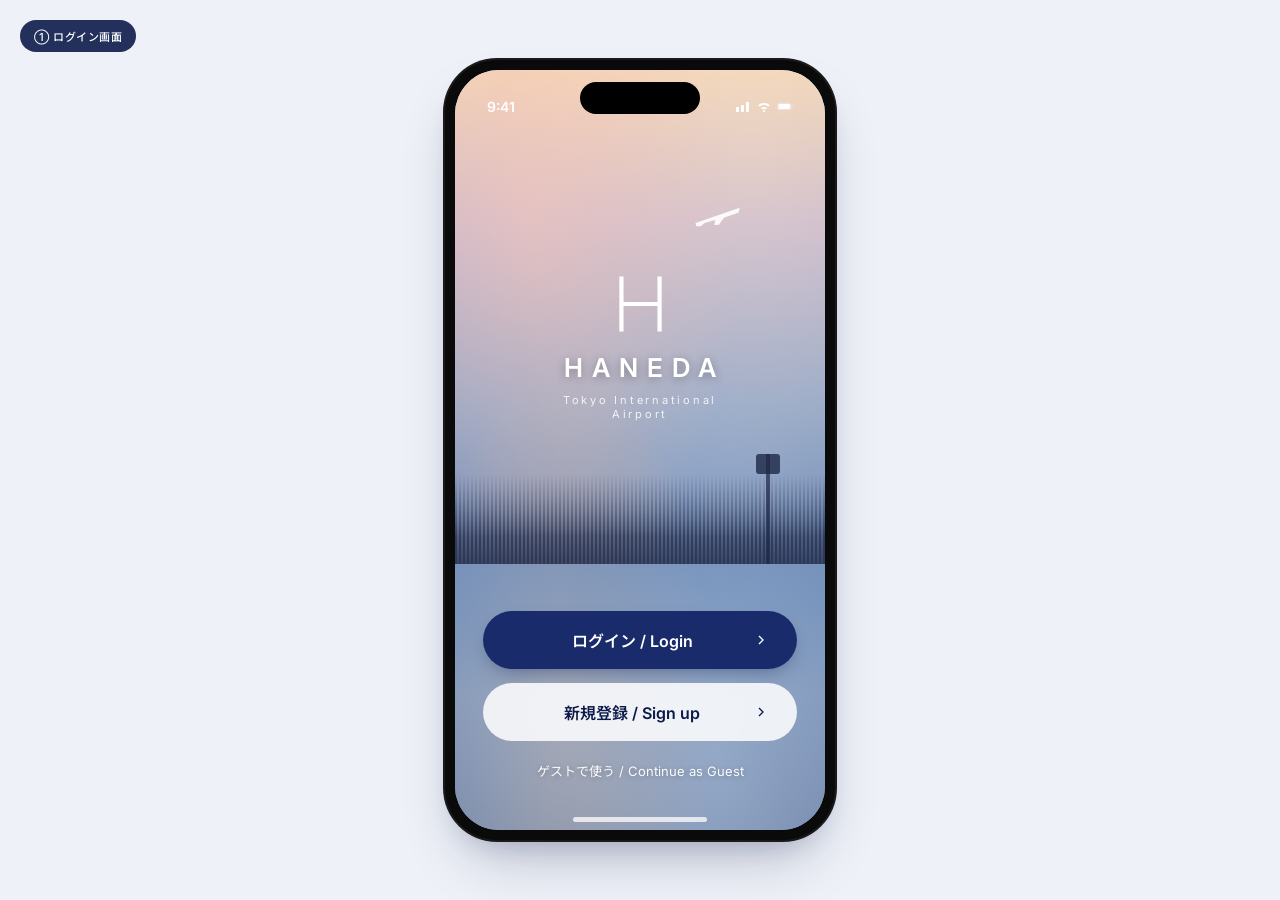
==== index.html @ eaac81fe "Initial commit: HANEDA airport smartphone app UI 4-screen prototype with working navigation between " ====
<!DOCTYPE html>
<html lang="ja">
<head>
<meta charset="UTF-8" />
<meta name="viewport" content="width=device-width, initial-scale=1.0" />
<title>HANEDA — ログイン</title>
<link href="https://fonts.googleapis.com/css2?family=Inter:wght@300;400;500;600;700;800&family=Noto+Sans+JP:wght@300;400;500;600;700&display=swap" rel="stylesheet" />
<link rel="stylesheet" href="styles.css" />
</head>
<body>
<div class="flow-hint">① ログイン画面</div>
<div class="stage">
  <div class="phone">
    <div class="screen screen-login">
      <div class="login-sky"></div>
      <div class="login-water"></div>
      <div class="login-airport"></div>
      <div class="login-tower"></div>

      <svg class="login-plane" width="52" height="20" viewBox="0 0 46 18" fill="none">
        <path d="M2 9 L44 6 L42 10 L28 11 L22 16 L18 15 L20 11 L10 11 L6 13 L2 12 Z" fill="currentColor"/>
      </svg>

      <div class="status-bar light">
        <span>9:41</span>
        <div class="status-icons">
          <svg viewBox="0 0 16 11" fill="none"><path d="M1 7c0-.6.4-1 1-1h1c.6 0 1 .4 1 1v3c0 .6-.4 1-1 1H2c-.6 0-1-.4-1-1V7zm5-2c0-.6.4-1 1-1h1c.6 0 1 .4 1 1v5c0 .6-.4 1-1 1H7c-.6 0-1-.4-1-1V5zm5-3c0-.6.4-1 1-1h1c.6 0 1 .4 1 1v8c0 .6-.4 1-1 1h-1c-.6 0-1-.4-1-1V2z" fill="currentColor"/></svg>
          <svg viewBox="0 0 16 11" fill="none"><path d="M8 2c2.2 0 4.2.8 5.8 2.2l-1.4 1.4C11.1 4.5 9.6 4 8 4s-3.1.5-4.4 1.6L2.2 4.2C3.8 2.8 5.8 2 8 2zM8 6c1.1 0 2.1.4 2.9 1l-1.4 1.4C9.1 8.1 8.6 8 8 8c-.6 0-1.1.1-1.5.4L5.1 7c.8-.6 1.8-1 2.9-1zm0 3c.6 0 1 .4 1 1s-.4 1-1 1-1-.4-1-1 .4-1 1-1z" fill="currentColor"/></svg>
          <svg viewBox="0 0 22 11" fill="none"><rect x="1" y="1" width="18" height="9" rx="2" stroke="currentColor" stroke-opacity="0.5"/><rect x="2" y="2" width="16" height="7" rx="1" fill="currentColor"/><rect x="20" y="4" width="1.5" height="3" rx="0.5" fill="currentColor" opacity="0.5"/></svg>
        </div>
      </div>

      <div class="login-brand">
        <svg width="72" height="72" viewBox="0 0 68 68" fill="none" style="margin: 0 auto;">
          <path d="M16 10 L16 58 M52 10 L52 58 M16 34 L52 34" stroke="white" stroke-width="4" stroke-linecap="square"/>
        </svg>
        <div class="brand-name">HANEDA</div>
        <div class="brand-sub">Tokyo International Airport</div>
      </div>

      <div class="login-actions">
        <a href="main.html" class="btn-primary">
          <span></span>
          <span>ログイン / Login</span>
          <svg width="16" height="16" viewBox="0 0 24 24" fill="none" stroke="currentColor" stroke-width="2"><polyline points="9 18 15 12 9 6"/></svg>
        </a>
        <a href="main.html" class="btn-ghost">
          <span></span>
          <span>新規登録 / Sign up</span>
          <svg width="16" height="16" viewBox="0 0 24 24" fill="none" stroke="currentColor" stroke-width="2"><polyline points="9 18 15 12 9 6"/></svg>
        </a>
        <a href="main.html" class="login-guest">ゲストで使う / Continue as Guest</a>
      </div>

      <div class="home-ind light"></div>
    </div>
  </div>
</div>
</body>
</html>
---- styles.css ----
/* =========================================
   HANEDA Airport App — Shared Styles
   ========================================= */

* { margin: 0; padding: 0; box-sizing: border-box; }

:root {
  --navy-900: #0d1b4b;
  --navy-800: #1a2b6b;
  --navy-700: #2844a0;
  --navy-600: #2f4cc0;
  --blue-500: #3b6fe0;
  --blue-400: #5b8ff0;
  --blue-100: #e8efff;
  --blue-50: #f5f8ff;
  --gray-900: #1a1f2e;
  --gray-700: #4a5166;
  --gray-500: #8b94a8;
  --gray-400: #b4bcc8;
  --gray-300: #d8dde6;
  --gray-200: #eef1f6;
  --gray-100: #f7f9fc;
  --white: #ffffff;
}

html, body {
  font-family: 'Inter', 'Noto Sans JP', -apple-system, BlinkMacSystemFont, sans-serif;
  background: #eef1f7;
  color: var(--gray-900);
  -webkit-font-smoothing: antialiased;
  min-height: 100vh;
}

a { color: inherit; text-decoration: none; }
button { font-family: inherit; cursor: pointer; }

/* Page container centers phone on desktop */
.stage {
  min-height: 100vh;
  display: flex;
  align-items: center;
  justify-content: center;
  padding: 40px 20px;
}

/* Phone frame (visible on desktop) */
.phone {
  width: 390px;
  height: 780px;
  background: #0a0a0a;
  border-radius: 52px;
  padding: 10px;
  box-shadow:
    0 0 0 2px #1a1a1a,
    0 30px 60px -20px rgba(13, 27, 75, 0.3),
    0 15px 30px -15px rgba(13, 27, 75, 0.2);
  position: relative;
}
.phone::before {
  content: '';
  position: absolute;
  top: 22px; left: 50%;
  transform: translateX(-50%);
  width: 120px; height: 32px;
  background: #000;
  border-radius: 20px;
  z-index: 50;
}

/* Screen */
.screen {
  width: 100%;
  height: 100%;
  border-radius: 44px;
  overflow: hidden;
  position: relative;
  background: var(--white);
}

/* Mobile: full screen app */
@media (max-width: 480px) {
  html, body { background: var(--white); }
  .stage { padding: 0; min-height: 100vh; }
  .phone {
    width: 100vw;
    height: 100vh;
    border-radius: 0;
    padding: 0;
    box-shadow: none;
    background: transparent;
  }
  .phone::before { display: none; }
  .screen { border-radius: 0; }
}

/* ---------- Status bar ---------- */
.status-bar {
  position: absolute;
  top: 0; left: 0; right: 0;
  height: 54px;
  display: flex;
  align-items: center;
  justify-content: space-between;
  padding: 18px 32px 0;
  font-size: 14px;
  font-weight: 600;
  z-index: 5;
  color: var(--gray-900);
}
.status-bar.light { color: var(--white); }
.status-icons { display: flex; gap: 5px; align-items: center; }
.status-icons svg { width: 16px; height: 11px; }

/* Home indicator */
.home-ind {
  position: absolute;
  bottom: 8px;
  left: 50%;
  transform: translateX(-50%);
  width: 134px;
  height: 5px;
  background: var(--gray-900);
  border-radius: 3px;
  opacity: 0.3;
  z-index: 20;
}
.home-ind.light { background: var(--white); opacity: 0.75; }

/* ---------- Shared icons / buttons ---------- */
.icon-btn {
  width: 32px; height: 32px;
  display: flex; align-items: center; justify-content: center;
  color: var(--navy-900);
  background: none;
  border: none;
  cursor: pointer;
}

.sub-header {
  display: flex;
  align-items: center;
  justify-content: space-between;
  padding: 14px 20px;
}
.sub-header .title {
  font-size: 16px;
  font-weight: 600;
  color: var(--gray-900);
}
.sub-header .spacer { width: 32px; }

/* =========================================
   Screen 1: Login
   ========================================= */
.screen-login {
  position: relative;
  overflow: hidden;
  background: linear-gradient(180deg, #b8cce8 0%, #7fa4d6 35%, #a8bdd6 65%, #c8d6e8 100%);
}
.login-sky {
  position: absolute;
  inset: 0;
  background:
    radial-gradient(ellipse at 20% 20%, rgba(255,200,180,0.5), transparent 50%),
    radial-gradient(ellipse at 80% 10%, rgba(255,230,200,0.3), transparent 60%),
    linear-gradient(180deg, #f0d4b8 0%, #c8b9d0 20%, #8ba3c8 45%, #5a7bb0 70%, #3d5a8a 100%);
}
.login-sky::after {
  content: '';
  position: absolute;
  inset: 0;
  background:
    radial-gradient(ellipse at 30% 85%, rgba(255, 200, 150, 0.4), transparent 40%),
    radial-gradient(ellipse at 70% 90%, rgba(180, 200, 230, 0.4), transparent 40%);
}
.login-airport {
  position: absolute;
  bottom: 35%;
  left: 0; right: 0;
  height: 90px;
  background:
    linear-gradient(to top, rgba(40, 50, 80, 0.8), transparent),
    repeating-linear-gradient(90deg,
      rgba(20, 30, 60, 0.6) 0px,
      rgba(20, 30, 60, 0.6) 2px,
      transparent 2px,
      transparent 4px);
  mask: linear-gradient(to top, black 30%, transparent 100%);
}
.login-tower {
  position: absolute;
  bottom: 35%;
  right: 15%;
  width: 4px;
  height: 110px;
  background: rgba(30, 40, 70, 0.7);
}
.login-tower::after {
  content: '';
  position: absolute;
  top: 0; left: -10px;
  width: 24px; height: 20px;
  background: rgba(30, 40, 70, 0.8);
  border-radius: 3px;
}
.login-water {
  position: absolute;
  bottom: 0; left: 0; right: 0;
  height: 35%;
  background: linear-gradient(180deg,
    rgba(120, 150, 190, 0.6) 0%,
    rgba(180, 195, 215, 0.5) 50%,
    rgba(200, 210, 225, 0.4) 100%);
}
.login-plane {
  position: absolute;
  top: 18%;
  right: 22%;
  color: rgba(255, 255, 255, 0.9);
  transform: rotate(-15deg);
}

.login-brand {
  position: absolute;
  top: 26%;
  left: 50%;
  transform: translateX(-50%);
  text-align: center;
  color: var(--white);
  z-index: 3;
}
.login-brand .brand-name {
  font-size: 26px;
  font-weight: 600;
  letter-spacing: 0.35em;
  color: var(--white);
  text-shadow: 0 2px 10px rgba(0, 0, 0, 0.3);
  padding-left: 0.35em;
  margin-top: 8px;
}
.login-brand .brand-sub {
  margin-top: 10px;
  font-size: 11px;
  letter-spacing: 0.25em;
  opacity: 0.85;
}

.login-actions {
  position: absolute;
  bottom: 50px;
  left: 28px; right: 28px;
  display: flex;
  flex-direction: column;
  gap: 14px;
  z-index: 3;
}
.btn-primary {
  background: var(--navy-800);
  color: var(--white);
  border: none;
  height: 58px;
  border-radius: 29px;
  font-size: 16px;
  font-weight: 600;
  display: flex;
  align-items: center;
  justify-content: space-between;
  padding: 0 28px;
  box-shadow: 0 8px 20px -8px rgba(13, 27, 75, 0.5);
  transition: transform .15s ease, box-shadow .15s ease;
}
.btn-primary:hover { transform: translateY(-1px); box-shadow: 0 12px 28px -10px rgba(13, 27, 75, 0.6); }
.btn-primary:active { transform: translateY(0); }
.btn-ghost {
  background: rgba(255, 255, 255, 0.85);
  backdrop-filter: blur(10px);
  color: var(--navy-900);
  border: none;
  height: 58px;
  border-radius: 29px;
  font-size: 16px;
  font-weight: 600;
  display: flex;
  align-items: center;
  justify-content: space-between;
  padding: 0 28px;
  transition: transform .15s ease;
}
.btn-ghost:hover { transform: translateY(-1px); }
.login-guest {
  text-align: center;
  color: var(--white);
  font-size: 13px;
  margin-top: 6px;
  opacity: 0.95;
  text-shadow: 0 1px 6px rgba(0, 0, 0, 0.3);
  cursor: pointer;
}
.login-guest:hover { opacity: 1; }

/* =========================================
   Screen 2: Main / Search
   ========================================= */
.screen-main {
  background: linear-gradient(180deg, #f5f8ff 0%, #ffffff 40%);
  padding-top: 54px;
}
.topbar {
  display: flex;
  align-items: center;
  justify-content: space-between;
  padding: 14px 24px 20px;
}
.topbar .logo-small {
  font-size: 15px;
  font-weight: 600;
  letter-spacing: 0.3em;
  color: var(--navy-900);
  padding-left: 0.3em;
}

.greeting { padding: 0 24px; margin-top: 4px; }
.greeting h2 {
  font-size: 28px;
  font-weight: 700;
  letter-spacing: -0.01em;
  color: var(--gray-900);
  display: flex;
  align-items: center;
  gap: 8px;
}
.greeting p {
  margin-top: 6px;
  font-size: 14px;
  color: var(--gray-500);
}

.search-card {
  margin: 22px 22px 0;
  background: var(--white);
  border: 1px solid var(--gray-200);
  border-radius: 20px;
  padding: 20px;
  box-shadow: 0 6px 24px -12px rgba(13, 27, 75, 0.12);
}
.field { margin-bottom: 14px; }
.field-label {
  font-size: 12px;
  font-weight: 600;
  color: var(--gray-700);
  margin-bottom: 8px;
}
.field-input {
  height: 48px;
  background: var(--gray-100);
  border: 1px solid var(--gray-200);
  border-radius: 14px;
  display: flex;
  align-items: center;
  padding: 0 14px;
  gap: 10px;
  transition: border-color .15s ease, background .15s ease;
}
.field-input:focus-within {
  border-color: var(--navy-700);
  background: var(--white);
}
.field-input .lead {
  width: 24px; height: 24px;
  display: flex; align-items: center; justify-content: center;
  color: var(--navy-700);
}
.field-input input {
  flex: 1;
  border: none;
  outline: none;
  background: none;
  font-size: 14px;
  color: var(--gray-900);
}
.field-input input::placeholder { color: var(--gray-400); }
.field-input .trail {
  color: var(--gray-400);
  display: flex;
  align-items: center;
  justify-content: center;
  cursor: pointer;
}

.btn-search {
  width: 100%;
  height: 54px;
  background: linear-gradient(135deg, #2844a0 0%, #3d5cc8 100%);
  color: var(--white);
  border: none;
  border-radius: 16px;
  font-size: 15px;
  font-weight: 600;
  display: flex;
  align-items: center;
  justify-content: center;
  gap: 8px;
  margin-top: 6px;
  box-shadow: 0 6px 18px -8px rgba(40, 68, 160, 0.6);
  transition: transform .15s ease, box-shadow .15s ease;
}
.btn-search:hover { transform: translateY(-1px); box-shadow: 0 10px 26px -10px rgba(40, 68, 160, 0.7); }

.recent { margin: 22px 22px 0; }
.recent-header {
  display: flex;
  justify-content: space-between;
  align-items: center;
  margin-bottom: 10px;
  padding: 0 4px;
}
.recent-header .t { font-size: 14px; font-weight: 600; color: var(--gray-900); }
.recent-header .a { font-size: 12px; color: var(--navy-700); cursor: pointer; }

.recent-item {
  display: flex;
  align-items: center;
  padding: 12px 4px;
  border-bottom: 1px solid var(--gray-200);
  gap: 10px;
  cursor: pointer;
  transition: background .15s ease;
}
.recent-item:last-child { border-bottom: none; }
.recent-item:hover { background: var(--gray-100); }
.recent-item .code {
  font-size: 12px;
  font-weight: 700;
  color: var(--navy-700);
  background: var(--blue-50);
  padding: 4px 8px;
  border-radius: 6px;
  min-width: 50px;
  text-align: center;
}
.recent-item .route { flex: 1; font-size: 12.5px; color: var(--gray-700); font-weight: 500; }
.recent-item .chev { color: var(--gray-400); }

.bottom-nav {
  position: absolute;
  bottom: 0; left: 0; right: 0;
  background: var(--white);
  border-top: 1px solid var(--gray-200);
  height: 76px;
  display: flex;
  align-items: center;
  justify-content: space-around;
  padding-bottom: 10px;
  z-index: 10;
}
.nav-item {
  display: flex;
  flex-direction: column;
  align-items: center;
  gap: 3px;
  font-size: 10px;
  color: var(--gray-400);
  font-weight: 500;
  cursor: pointer;
  transition: color .15s ease;
}
.nav-item:hover { color: var(--navy-700); }
.nav-item.active { color: var(--navy-700); }

/* =========================================
   Screen 3: Route
   ========================================= */
.screen-route {
  background: linear-gradient(180deg, #f5f8ff 0%, #ffffff 100%);
  padding-top: 54px;
}

.info-card {
  margin: 8px 22px 0;
  background: var(--white);
  border: 1px solid var(--gray-200);
  border-radius: 18px;
  padding: 18px 20px;
  display: flex;
  justify-content: space-between;
  align-items: flex-start;
  box-shadow: 0 4px 16px -8px rgba(13, 27, 75, 0.1);
}
.info-left .lb { font-size: 12px; color: var(--gray-500); margin-bottom: 6px; font-weight: 500; }
.info-left .big { font-size: 26px; font-weight: 700; color: var(--gray-900); letter-spacing: -0.01em; }
.info-left .big span.u { font-size: 12px; font-weight: 500; color: var(--gray-500); margin: 0 4px 0 2px; }
.info-left .sub { font-size: 11px; color: var(--gray-500); margin-top: 6px; }
.info-right { text-align: right; }
.info-right .lb { font-size: 12px; color: var(--gray-500); margin-bottom: 4px; font-weight: 500; }
.info-right .gate { font-size: 30px; font-weight: 700; color: var(--navy-700); letter-spacing: -0.01em; }

.map-panel {
  position: relative;
  margin: 14px 22px 0;
  background: linear-gradient(180deg, #fafbff 0%, #eef2fa 100%);
  border: 1px solid var(--gray-200);
  border-radius: 18px;
  height: 280px;
  overflow: hidden;
}
.map-bg {
  position: absolute;
  inset: 0;
  background:
    radial-gradient(ellipse at 30% 70%, rgba(200, 215, 240, 0.6), transparent 60%),
    linear-gradient(180deg, #ffffff 0%, #e8eef8 100%);
}
.map-grid {
  position: absolute;
  inset: 0;
  background-image:
    linear-gradient(rgba(180, 195, 220, 0.15) 1px, transparent 1px),
    linear-gradient(90deg, rgba(180, 195, 220, 0.15) 1px, transparent 1px);
  background-size: 22px 22px;
  transform: perspective(400px) rotateX(25deg);
  transform-origin: center 70%;
}
.map-buildings { position: absolute; inset: 0; perspective: 600px; }
.bldg {
  position: absolute;
  background: linear-gradient(135deg, #ffffff 0%, #d8deea 100%);
  border: 1px solid #c8d2e4;
  border-radius: 3px;
  box-shadow: 2px 2px 0 rgba(100, 120, 160, 0.1);
}
.bldg1 { left: 12%; top: 40%; width: 40px; height: 48px; transform: rotateX(55deg) rotateZ(-10deg); }
.bldg2 { left: 30%; top: 50%; width: 32px; height: 40px; transform: rotateX(55deg) rotateZ(-10deg); }
.bldg3 { left: 50%; top: 60%; width: 44px; height: 34px; transform: rotateX(55deg) rotateZ(-10deg); }
.bldg4 { left: 25%; top: 25%; width: 36px; height: 32px; transform: rotateX(55deg) rotateZ(-10deg); }
.bldg5 { left: 55%; top: 40%; width: 34px; height: 44px; transform: rotateX(55deg) rotateZ(-10deg); }
.bldg6 { left: 70%; top: 55%; width: 30px; height: 36px; transform: rotateX(55deg) rotateZ(-10deg); }
.bldg7 { left: 42%; top: 35%; width: 26px; height: 30px; transform: rotateX(55deg) rotateZ(-10deg); }

.route-svg { position: absolute; inset: 0; width: 100%; height: 100%; pointer-events: none; }

.map-plane {
  position: absolute;
  top: 22%;
  right: 18%;
  width: 36px; height: 36px;
  background: var(--navy-700);
  border-radius: 50%;
  display: flex;
  align-items: center;
  justify-content: center;
  color: var(--white);
  box-shadow: 0 4px 12px rgba(40, 68, 160, 0.4);
  z-index: 3;
}
.map-plane svg { width: 20px; height: 20px; }

.map-chip {
  position: absolute;
  background: var(--white);
  border: 1px solid var(--gray-200);
  border-radius: 10px;
  padding: 6px 10px;
  font-size: 10px;
  font-weight: 600;
  color: var(--gray-900);
  box-shadow: 0 2px 8px rgba(13, 27, 75, 0.08);
  display: flex;
  flex-direction: column;
  gap: 2px;
  z-index: 3;
}
.map-chip .s { font-size: 9px; color: var(--gray-500); font-weight: 500; }
.map-chip.checkpoint { top: 18%; left: 22%; }
.map-chip.gate { top: 32%; right: 8%; text-align: center; min-width: 48px; }
.map-chip.gate .n { font-size: 18px; font-weight: 700; color: var(--navy-700); line-height: 1; }
.map-chip.gate .l { font-size: 9px; color: var(--gray-500); font-weight: 500; }

.map-icon {
  position: absolute;
  width: 24px; height: 24px;
  background: var(--white);
  border: 1px solid var(--gray-200);
  border-radius: 50%;
  display: flex;
  align-items: center;
  justify-content: center;
  color: var(--gray-500);
  z-index: 3;
}
.map-icon.i1 { top: 58%; left: 20%; }
.map-icon.i2 { top: 68%; left: 48%; }
.map-icon.i3 { top: 48%; left: 38%; }

.floor-picker {
  position: absolute;
  right: 14px;
  top: 50%;
  transform: translateY(-50%);
  display: flex;
  flex-direction: column;
  background: var(--white);
  border-radius: 12px;
  padding: 4px;
  box-shadow: 0 4px 14px rgba(13, 27, 75, 0.08);
  border: 1px solid var(--gray-200);
  z-index: 3;
}
.floor-picker .fl {
  width: 30px; height: 30px;
  display: flex; align-items: center; justify-content: center;
  font-size: 11px;
  font-weight: 600;
  color: var(--gray-400);
  border-radius: 8px;
  cursor: pointer;
}
.floor-picker .fl.active { background: var(--blue-50); color: var(--navy-700); }

.current-loc {
  position: absolute;
  left: 14px; bottom: 14px;
  background: var(--white);
  border: 1px solid var(--gray-200);
  border-radius: 16px;
  padding: 6px 12px 6px 8px;
  display: flex;
  align-items: center;
  gap: 6px;
  box-shadow: 0 2px 8px rgba(13, 27, 75, 0.08);
  font-size: 11px;
  font-weight: 600;
  color: var(--gray-900);
  z-index: 3;
}
.current-loc .dot {
  width: 10px; height: 10px;
  background: var(--navy-700);
  border-radius: 50%;
  box-shadow: 0 0 0 3px rgba(40, 68, 160, 0.2);
}

.stats-row {
  margin: 16px 22px 0;
  display: flex;
  justify-content: space-between;
  padding: 0 10px;
}
.stat { display: flex; align-items: center; gap: 8px; font-size: 12.5px; }
.stat .l { color: var(--gray-500); }
.stat .v { color: var(--gray-900); font-weight: 600; }
.divider-v { width: 1px; background: var(--gray-200); }

.btn-start {
  margin: 16px 22px 0;
  width: calc(100% - 44px);
  height: 54px;
  background: linear-gradient(135deg, #2844a0 0%, #3d5cc8 100%);
  color: var(--white);
  border: none;
  border-radius: 16px;
  font-size: 15px;
  font-weight: 600;
  display: flex;
  align-items: center;
  justify-content: center;
  gap: 6px;
  box-shadow: 0 8px 20px -8px rgba(40, 68, 160, 0.5);
  transition: transform .15s ease, box-shadow .15s ease;
}
.btn-start:hover { transform: translateY(-1px); box-shadow: 0 12px 28px -10px rgba(40, 68, 160, 0.6); }

.route-link {
  display: block;
  text-align: center;
  font-size: 12px;
  color: var(--navy-700);
  margin-top: 14px;
  font-weight: 500;
  cursor: pointer;
}

/* =========================================
   Screen 4: Navigation
   ========================================= */
.screen-nav {
  background: linear-gradient(180deg, #ffffff 0%, #f5f8ff 100%);
  padding-top: 54px;
}

.nav-arrow-card {
  margin: 14px 22px 0;
  background: var(--white);
  border-radius: 22px;
  padding: 28px 20px;
  display: flex;
  flex-direction: column;
  align-items: center;
  gap: 10px;
}
.arrow-circle {
  width: 110px;
  height: 110px;
  border-radius: 50%;
  background: conic-gradient(from -90deg, var(--navy-700) 0deg, var(--navy-700) 120deg, #e5ebf8 120deg, #e5ebf8 360deg);
  display: flex;
  align-items: center;
  justify-content: center;
  position: relative;
}
.arrow-circle::before {
  content: '';
  position: absolute;
  inset: 7px;
  background: var(--white);
  border-radius: 50%;
}
.arrow-circle svg { position: relative; z-index: 2; color: var(--navy-700); }

.nav-direction { font-size: 15px; font-weight: 500; color: var(--gray-500); margin-top: 4px; }
.nav-distance { font-size: 13px; color: var(--gray-500); display: flex; align-items: baseline; gap: 4px; }
.nav-distance .v { font-size: 34px; font-weight: 700; color: var(--navy-700); letter-spacing: -0.01em; }

.nav-gate-card {
  margin: 14px 22px 0;
  background: var(--white);
  border: 1px solid var(--gray-200);
  border-radius: 16px;
  padding: 16px 18px;
  box-shadow: 0 4px 14px -8px rgba(13, 27, 75, 0.08);
}
.nav-gate-row { display: flex; justify-content: space-between; align-items: center; }
.nav-gate-row .lb { font-size: 13px; font-weight: 600; color: var(--gray-900); }
.nav-gate-row .rt { font-size: 11px; color: var(--gray-500); display: flex; gap: 10px; }
.nav-gate-row .rt .v { color: var(--gray-900); font-weight: 500; }

.nav-gate-progress { margin-top: 12px; display: flex; justify-content: space-between; align-items: center; }
.nav-gate-progress .lb { font-size: 11.5px; color: var(--gray-500); }
.nav-gate-progress .v { font-size: 11.5px; color: var(--gray-900); }
.nav-gate-progress .v strong {
  font-size: 15px;
  font-weight: 700;
  color: var(--navy-700);
  margin-right: 2px;
}
.progress-bar {
  margin-top: 6px;
  height: 5px;
  background: var(--gray-200);
  border-radius: 3px;
  overflow: hidden;
}
.progress-bar .fill {
  height: 100%;
  width: 65%;
  background: linear-gradient(90deg, #2844a0, #5b8ff0);
  border-radius: 3px;
}

.nav-gate-link {
  margin: 12px 22px 0;
  background: var(--white);
  border: 1px solid var(--gray-200);
  border-radius: 16px;
  padding: 14px 18px;
  display: flex;
  align-items: center;
  gap: 12px;
  box-shadow: 0 4px 14px -8px rgba(13, 27, 75, 0.08);
  cursor: pointer;
  transition: border-color .15s ease;
}
.nav-gate-link:hover { border-color: var(--navy-700); }
.nav-gate-link .ar {
  width: 32px; height: 32px;
  border-radius: 8px;
  background: var(--blue-50);
  color: var(--navy-700);
  display: flex; align-items: center; justify-content: center;
}
.nav-gate-link .num { font-size: 18px; font-weight: 700; color: var(--gray-900); }
.nav-gate-link .tx { flex: 1; margin-left: 4px; }
.nav-gate-link .tx .t { font-size: 12px; font-weight: 600; color: var(--gray-900); }
.nav-gate-link .tx .s { font-size: 10px; color: var(--gray-500); }
.nav-gate-link .chev { color: var(--gray-400); }

.nav-corridor {
  margin: 14px 22px 0;
  background: linear-gradient(180deg, #e8eef8 0%, #c8d4e8 60%, #a8b8d0 100%);
  border-radius: 16px;
  height: 150px;
  position: relative;
  overflow: hidden;
}
.nav-corridor::before {
  content: '';
  position: absolute;
  inset: 0;
  background:
    linear-gradient(180deg, transparent 40%, rgba(255,255,255,0.5) 100%),
    radial-gradient(ellipse at center top, rgba(255,255,255,0.6), transparent 60%);
}
.corridor-walls { position: absolute; inset: 0; }
.corridor-walls::before, .corridor-walls::after {
  content: '';
  position: absolute;
  top: 0; bottom: 0;
  width: 50%;
  background: linear-gradient(90deg, #d0dae8 0%, transparent 100%);
}
.corridor-walls::before { left: 0; }
.corridor-walls::after {
  right: 0;
  background: linear-gradient(-90deg, #d0dae8 0%, transparent 100%);
}
.corridor-arrows {
  position: absolute;
  inset: 0;
  display: flex;
  flex-direction: column;
  align-items: center;
  justify-content: flex-end;
  padding-bottom: 18px;
  gap: 4px;
}
.corridor-arrow { color: var(--navy-600); opacity: 0.8; }
.corridor-arrow.a1 { width: 70px; opacity: 0.3; }
.corridor-arrow.a2 { width: 80px; opacity: 0.5; }
.corridor-arrow.a3 { width: 90px; opacity: 0.75; }
.corridor-arrow.a4 { width: 100px; opacity: 1; }

.nav-bottom {
  position: absolute;
  bottom: 0; left: 0; right: 0;
  background: var(--white);
  border-top: 1px solid var(--gray-200);
  padding: 16px 20px 22px;
  display: flex;
  justify-content: space-around;
  align-items: center;
  z-index: 10;
}
.nav-btn {
  display: flex;
  flex-direction: column;
  align-items: center;
  gap: 5px;
  font-size: 11px;
  color: var(--gray-900);
  font-weight: 500;
  cursor: pointer;
  background: none;
  border: none;
}
.nav-btn .icn {
  width: 36px; height: 36px;
  border-radius: 50%;
  display: flex;
  align-items: center;
  justify-content: center;
  color: var(--gray-700);
  background: var(--gray-100);
  transition: transform .15s ease;
}
.nav-btn:hover .icn { transform: scale(1.05); }
.nav-btn.pause .icn {
  background: var(--navy-800);
  color: var(--white);
  width: 46px; height: 46px;
}

/* Flow hint (small non-intrusive label on desktop) */
.flow-hint {
  position: fixed;
  top: 20px;
  left: 20px;
  padding: 8px 14px;
  background: rgba(13, 27, 75, 0.9);
  color: var(--white);
  font-size: 11px;
  font-weight: 500;
  border-radius: 20px;
  letter-spacing: 0.05em;
  z-index: 100;
  backdrop-filter: blur(8px);
}
@media (max-width: 480px) {
  .flow-hint { display: none; }
}
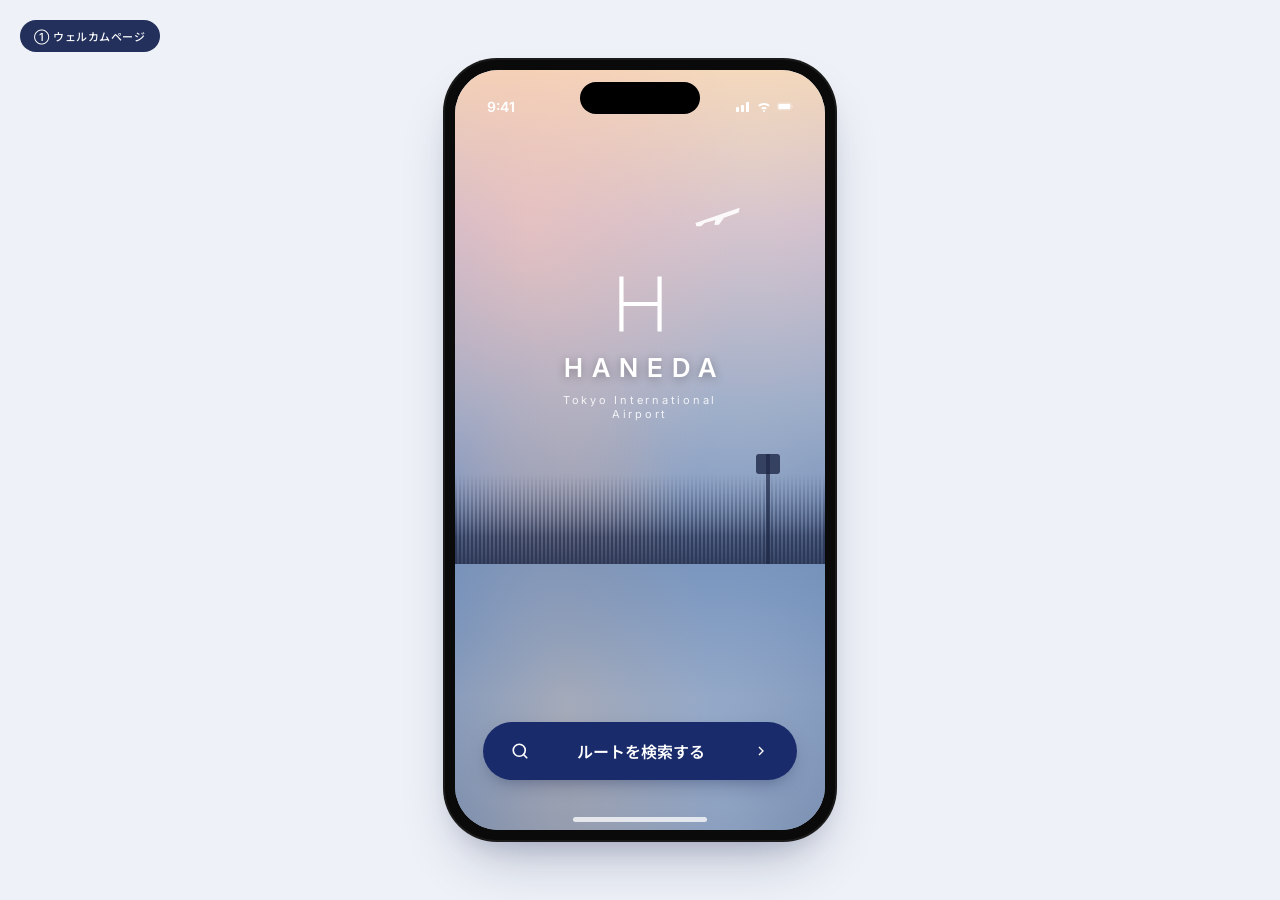
==== commit cc40421c: "Welcome page + mobile Safari fit - Rename login screen to ウェルカムページ with a single CTA   ルートを検索する (gue" ====
--- a/index.html
+++ b/index.html
@@ -2,13 +2,13 @@
 <html lang="ja">
 <head>
 <meta charset="UTF-8" />
-<meta name="viewport" content="width=device-width, initial-scale=1.0" />
-<title>HANEDA — ログイン</title>
+<meta name="viewport" content="width=device-width, initial-scale=1.0, viewport-fit=cover" />
+<title>HANEDA — ウェルカム</title>
 <link href="https://fonts.googleapis.com/css2?family=Inter:wght@300;400;500;600;700;800&family=Noto+Sans+JP:wght@300;400;500;600;700&display=swap" rel="stylesheet" />
 <link rel="stylesheet" href="styles.css" />
 </head>
 <body>
-<div class="flow-hint">① ログイン画面</div>
+<div class="flow-hint">① ウェルカムページ</div>
 <div class="stage">
   <div class="phone">
     <div class="screen screen-login">
@@ -40,16 +40,10 @@
 
       <div class="login-actions">
         <a href="main.html" class="btn-primary">
-          <span></span>
-          <span>ログイン / Login</span>
+          <svg width="18" height="18" viewBox="0 0 24 24" fill="none" stroke="currentColor" stroke-width="2.2" stroke-linecap="round"><circle cx="11" cy="11" r="8"/><line x1="21" y1="21" x2="16.65" y2="16.65"/></svg>
+          <span>ルートを検索する</span>
           <svg width="16" height="16" viewBox="0 0 24 24" fill="none" stroke="currentColor" stroke-width="2"><polyline points="9 18 15 12 9 6"/></svg>
         </a>
-        <a href="main.html" class="btn-ghost">
-          <span></span>
-          <span>新規登録 / Sign up</span>
-          <svg width="16" height="16" viewBox="0 0 24 24" fill="none" stroke="currentColor" stroke-width="2"><polyline points="9 18 15 12 9 6"/></svg>
-        </a>
-        <a href="main.html" class="login-guest">ゲストで使う / Continue as Guest</a>
       </div>
 
       <div class="home-ind light"></div>
--- a/styles.css
+++ b/styles.css
@@ -34,6 +34,10 @@
 a { color: inherit; text-decoration: none; }
 button { font-family: inherit; cursor: pointer; }
 
+/* Hide scrollbars everywhere to keep within phone frame */
+* { scrollbar-width: none; -ms-overflow-style: none; }
+*::-webkit-scrollbar { display: none; width: 0; height: 0; }
+
 /* Page container centers phone on desktop */
 .stage {
   min-height: 100vh;
@@ -77,13 +81,25 @@
   background: var(--white);
 }
 
-/* Mobile: full screen app */
+/* Mobile: real smartphone Safari — fullscreen, no simulated chrome */
 @media (max-width: 480px) {
-  html, body { background: var(--white); }
-  .stage { padding: 0; min-height: 100vh; }
+  html, body {
+    background: var(--white);
+    height: 100%;
+    overflow: hidden;
+    overscroll-behavior: none;
+  }
+  .stage {
+    padding: 0;
+    min-height: 100vh;
+    min-height: 100dvh;
+    height: 100vh;
+    height: 100dvh;
+  }
   .phone {
     width: 100vw;
     height: 100vh;
+    height: 100dvh;
     border-radius: 0;
     padding: 0;
     box-shadow: none;
@@ -91,6 +107,54 @@
   }
   .phone::before { display: none; }
   .screen { border-radius: 0; }
+
+  /* Hide simulated phone chrome — real device shows its own */
+  .status-bar { display: none; }
+  .home-ind { display: none; }
+
+  /* Respect device safe areas (notch, home indicator) */
+  .screen-main,
+  .screen-route,
+  .screen-results,
+  .screen-details,
+  .screen-nav {
+    padding-top: env(safe-area-inset-top, 0px);
+  }
+  .loc-search {
+    top: calc(12px + env(safe-area-inset-top, 0px));
+  }
+  .drawer-header {
+    padding-top: calc(24px + env(safe-area-inset-top, 0px));
+  }
+  .drawer-close {
+    top: calc(24px + env(safe-area-inset-top, 0px));
+  }
+
+  /* Bottom safe-area for fixed bars */
+  .bottom-nav {
+    padding-bottom: calc(8px + env(safe-area-inset-bottom, 0px));
+    height: calc(68px + env(safe-area-inset-bottom, 0px));
+  }
+  .nav-bottom {
+    padding-bottom: calc(14px + env(safe-area-inset-bottom, 0px));
+  }
+  .fixed-start {
+    padding-bottom: calc(14px + env(safe-area-inset-bottom, 0px));
+  }
+  .loc-sheet {
+    padding-bottom: calc(16px + env(safe-area-inset-bottom, 0px));
+  }
+  .login-actions {
+    bottom: calc(30px + env(safe-area-inset-bottom, 0px));
+  }
+
+  /* Scrollable bodies need extra bottom padding for grown fixed bars */
+  .details-body {
+    padding-bottom: calc(110px + env(safe-area-inset-bottom, 0px));
+  }
+  .nav-body {
+    padding-bottom: calc(100px + env(safe-area-inset-bottom, 0px));
+  }
 }
 
 /* ---------- Status bar ---------- */
@@ -387,6 +451,24 @@
   cursor: pointer;
 }
 
+/* Selectable field (tap to open picker) */
+.field-select {
+  text-decoration: none;
+  cursor: pointer;
+  transition: border-color .15s ease, background .15s ease;
+}
+.field-select:hover {
+  border-color: var(--navy-700);
+  background: var(--white);
+}
+.field-select .field-value {
+  flex: 1;
+  font-size: 14px;
+  color: var(--gray-900);
+  font-weight: 500;
+}
+.field-select .lead-locate { color: var(--navy-700); }
+
 .btn-search {
   width: 100%;
   height: 54px;
@@ -685,6 +767,308 @@
 .screen-nav {
   background: linear-gradient(180deg, #ffffff 0%, #f5f8ff 100%);
   padding-top: 54px;
+  display: flex;
+  flex-direction: column;
+}
+.nav-body {
+  flex: 1 1 0;
+  min-height: 0;
+  display: flex;
+  flex-direction: column;
+  padding-bottom: 100px;
+  gap: 10px;
+}
+
+/* Top: interior map */
+.nav-map {
+  margin: 10px 16px 0;
+  height: 200px;
+  background: #eef2f7;
+  border-radius: 16px;
+  position: relative;
+  overflow: hidden;
+  border: 1px solid var(--gray-200);
+  flex-shrink: 0;
+  box-shadow: 0 4px 14px -8px rgba(13, 27, 75, 0.12);
+}
+.nav-map-svg {
+  width: 100%;
+  height: 100%;
+  display: block;
+}
+.nav-current-pin {
+  position: absolute;
+  transform: translate(-50%, -50%);
+  z-index: 3;
+  width: 20px; height: 20px;
+}
+.nav-current-pin .pulse {
+  position: absolute;
+  top: 50%; left: 50%;
+  transform: translate(-50%, -50%);
+  width: 18px; height: 18px;
+  border-radius: 50%;
+  background: rgba(40, 68, 160, 0.35);
+  animation: mapPulse 2s ease-out infinite;
+}
+.nav-current-pin .pulse-dot {
+  position: absolute;
+  top: 50%; left: 50%;
+  transform: translate(-50%, -50%);
+  width: 16px; height: 16px;
+  border-radius: 50%;
+  background: #3d6fe5;
+  border: 3px solid var(--white);
+  box-shadow: 0 2px 6px rgba(40, 68, 160, 0.5);
+  z-index: 2;
+}
+.nav-current-pin .cone {
+  position: absolute;
+  top: -18px; left: 50%;
+  transform: translateX(-50%);
+  width: 0; height: 0;
+  border-left: 14px solid transparent;
+  border-right: 14px solid transparent;
+  border-bottom: 22px solid rgba(61, 111, 229, 0.4);
+  filter: blur(0.3px);
+}
+.nav-map-floor {
+  position: absolute;
+  top: 10px; left: 10px;
+  background: var(--white);
+  padding: 5px 10px;
+  border-radius: 8px;
+  font-size: 11px;
+  font-weight: 700;
+  color: var(--navy-700);
+  box-shadow: 0 2px 6px rgba(13, 27, 75, 0.12);
+  z-index: 5;
+}
+.nav-map-recenter {
+  position: absolute;
+  top: 10px; right: 10px;
+  width: 32px; height: 32px;
+  background: var(--white);
+  border: none;
+  border-radius: 50%;
+  color: var(--navy-700);
+  display: flex;
+  align-items: center;
+  justify-content: center;
+  box-shadow: 0 2px 8px rgba(13, 27, 75, 0.18);
+  cursor: pointer;
+  z-index: 5;
+}
+.nav-map-scale {
+  position: absolute;
+  bottom: 10px; right: 10px;
+  background: rgba(255, 255, 255, 0.9);
+  padding: 3px 8px;
+  border-radius: 6px;
+  font-size: 9.5px;
+  font-weight: 600;
+  color: var(--gray-700);
+  z-index: 5;
+}
+
+/* Middle: direction panel */
+.nav-direction-panel {
+  margin: 0 16px;
+  background: var(--white);
+  border-radius: 16px;
+  padding: 14px 16px;
+  display: flex;
+  align-items: center;
+  gap: 14px;
+  box-shadow: 0 4px 14px -8px rgba(13, 27, 75, 0.1);
+  flex-shrink: 0;
+}
+.arrow-circle-sm {
+  width: 60px; height: 60px;
+  border-radius: 50%;
+  background: conic-gradient(from -90deg, var(--navy-700) 0deg, var(--navy-700) 150deg, #e5ebf8 150deg);
+  display: flex;
+  align-items: center;
+  justify-content: center;
+  position: relative;
+  flex-shrink: 0;
+}
+.arrow-circle-sm::before {
+  content: '';
+  position: absolute;
+  inset: 5px;
+  background: var(--white);
+  border-radius: 50%;
+}
+.arrow-circle-sm svg {
+  position: relative;
+  z-index: 2;
+  color: var(--navy-700);
+}
+
+.dir-text { flex: 1; min-width: 0; }
+.dir-text .sub {
+  font-size: 12px;
+  color: var(--gray-500);
+  font-weight: 500;
+}
+.dir-text .main {
+  font-size: 13px;
+  color: var(--gray-500);
+  margin-top: 3px;
+}
+.dir-text .main span {
+  font-size: 26px;
+  font-weight: 700;
+  color: var(--navy-700);
+  margin: 0 3px 0 0;
+  letter-spacing: -0.01em;
+}
+.dir-next {
+  text-align: right;
+  padding-left: 12px;
+  border-left: 1px solid var(--gray-200);
+  min-width: 64px;
+}
+.dir-next .label {
+  font-size: 9.5px;
+  color: var(--gray-500);
+  font-weight: 500;
+  letter-spacing: 0.02em;
+}
+.dir-next .val {
+  font-size: 13px;
+  font-weight: 700;
+  color: var(--gray-900);
+  margin-top: 2px;
+  display: flex;
+  align-items: center;
+  justify-content: flex-end;
+  gap: 3px;
+}
+.dir-next .dist {
+  font-size: 10px;
+  color: var(--gray-500);
+  font-weight: 500;
+  margin-top: 1px;
+}
+
+/* Bottom: route info / progress */
+.nav-route-info {
+  margin: 0 16px;
+  background: var(--white);
+  border-radius: 16px;
+  padding: 14px 16px;
+  flex: 1 1 0;
+  min-height: 0;
+  overflow-y: auto;
+  box-shadow: 0 4px 14px -8px rgba(13, 27, 75, 0.1);
+}
+.route-summary {
+  display: flex;
+  justify-content: space-between;
+  align-items: center;
+  padding-bottom: 12px;
+  border-bottom: 1px solid var(--gray-200);
+  margin-bottom: 10px;
+}
+.route-summary .left .main {
+  font-size: 17px;
+  font-weight: 700;
+  color: var(--navy-700);
+  display: block;
+  letter-spacing: -0.01em;
+}
+.route-summary .left .sub {
+  font-size: 10.5px;
+  color: var(--gray-500);
+  display: block;
+  margin-top: 2px;
+}
+.route-summary .right {
+  text-align: right;
+  font-size: 10px;
+  color: var(--gray-500);
+}
+.route-summary .right .progress-track {
+  width: 90px;
+  height: 5px;
+  background: var(--gray-200);
+  border-radius: 3px;
+  overflow: hidden;
+  margin-top: 4px;
+}
+.route-summary .right .progress-track .fill {
+  height: 100%;
+  width: 30%;
+  background: linear-gradient(90deg, #2844a0, #5b8ff0);
+  border-radius: 3px;
+}
+
+.route-steps-label {
+  font-size: 10.5px;
+  font-weight: 600;
+  color: var(--gray-500);
+  letter-spacing: 0.06em;
+  margin-bottom: 8px;
+  text-transform: uppercase;
+}
+.route-steps {
+  position: relative;
+}
+.route-steps::before {
+  content: '';
+  position: absolute;
+  top: 10px;
+  bottom: 10px;
+  left: 7px;
+  width: 2px;
+  background: var(--gray-200);
+}
+.step {
+  display: flex;
+  gap: 12px;
+  padding: 5px 0;
+  position: relative;
+}
+.step .dot {
+  width: 16px;
+  height: 16px;
+  border-radius: 50%;
+  border: 3px solid var(--gray-300);
+  background: var(--white);
+  z-index: 1;
+  flex-shrink: 0;
+  margin-top: 2px;
+}
+.step.current .dot {
+  border-color: var(--navy-700);
+  background: var(--navy-700);
+  box-shadow: 0 0 0 4px rgba(40, 68, 160, 0.2);
+}
+.step.end .dot {
+  border-color: var(--navy-700);
+  background: var(--navy-700);
+}
+.step .body { flex: 1; min-width: 0; }
+.step .body .t {
+  font-size: 13px;
+  font-weight: 600;
+  color: var(--gray-900);
+}
+.step.current .body .t { color: var(--navy-700); }
+.step .body .s {
+  font-size: 10.5px;
+  color: var(--gray-500);
+  margin-top: 1px;
+}
+.step.current .body .s { color: var(--navy-700); opacity: 0.75; }
+.step .meta {
+  font-size: 10.5px;
+  color: var(--gray-500);
+  flex-shrink: 0;
+  text-align: right;
+  padding-top: 3px;
 }
 
 .nav-arrow-card {
@@ -867,6 +1251,1089 @@
   color: var(--white);
   width: 46px; height: 46px;
 }
+
+/* =========================================
+   Screen: Location Picker
+   ========================================= */
+.screen-location {
+  background: #e8eef3;
+  overflow: hidden;
+}
+
+/* Map canvas (Google Maps-like) */
+.map-canvas {
+  position: absolute;
+  inset: 0;
+  background:
+    radial-gradient(ellipse at 50% 50%, #f4f7fb 0%, #e5ecf3 60%, #d8e0ea 100%);
+  overflow: hidden;
+}
+
+/* Large blue water region (Tokyo Bay style) */
+.map-water {
+  position: absolute;
+  right: -10%;
+  bottom: -10%;
+  width: 90%;
+  height: 85%;
+  background: linear-gradient(135deg, #c5dcee 0%, #aac9e0 100%);
+  border-radius: 40% 20% 30% 50%;
+  opacity: 0.9;
+}
+.map-water::after {
+  content: '';
+  position: absolute;
+  inset: 0;
+  background: linear-gradient(180deg, transparent 60%, rgba(150, 185, 215, 0.3));
+  border-radius: inherit;
+}
+
+/* Land parks (light green) */
+.map-park {
+  position: absolute;
+  background: #d4e4c8;
+  opacity: 0.85;
+  border-radius: 40% 30% 35% 40%;
+}
+.map-park.p1 { top: 12%; left: 8%; width: 90px; height: 70px; }
+.map-park.p2 { top: 58%; left: 4%; width: 60px; height: 55px; border-radius: 30% 50% 40% 35%; }
+
+/* Roads — using pseudo-elements and absolute positioned strips */
+.map-road {
+  position: absolute;
+  background: var(--white);
+  box-shadow: 0 0 0 1px #d0d8e0;
+}
+.map-road.major { background: #ffe4a0; box-shadow: 0 0 0 1px #e0c070; }
+.map-road.r1 { top: 22%; left: -5%; width: 80%; height: 5px; transform: rotate(8deg); }
+.map-road.r2 { top: 42%; left: -5%; width: 75%; height: 7px; transform: rotate(-5deg); }
+.map-road.r3 { top: 65%; left: -5%; width: 70%; height: 5px; transform: rotate(4deg); }
+.map-road.r4 { top: 10%; left: 25%; width: 4px; height: 85%; transform: rotate(8deg); }
+.map-road.r5 { top: 10%; left: 55%; width: 3px; height: 80%; transform: rotate(-3deg); }
+.map-road.r6 { top: 30%; left: 15%; width: 50%; height: 3px; transform: rotate(-15deg); }
+.map-road.r7 { top: 52%; left: 20%; width: 45%; height: 3px; transform: rotate(10deg); }
+
+/* Building blocks (subtle gray rectangles) */
+.map-bldg {
+  position: absolute;
+  background: #eef2f7;
+  border: 1px solid #d8dde6;
+  border-radius: 2px;
+}
+.map-bldg.b1 { top: 16%; left: 30%; width: 16px; height: 20px; }
+.map-bldg.b2 { top: 26%; left: 40%; width: 22px; height: 16px; }
+.map-bldg.b3 { top: 36%; left: 32%; width: 18px; height: 22px; }
+.map-bldg.b4 { top: 48%; left: 44%; width: 20px; height: 18px; }
+.map-bldg.b5 { top: 58%; left: 36%; width: 16px; height: 16px; }
+.map-bldg.b6 { top: 72%; left: 26%; width: 24px; height: 20px; }
+.map-bldg.b7 { top: 18%; left: 58%; width: 18px; height: 20px; }
+.map-bldg.b8 { top: 30%; left: 62%; width: 16px; height: 18px; }
+
+/* Airport icon on map (large, visible) */
+.map-airport {
+  position: absolute;
+  top: 52%;
+  left: 38%;
+  transform: translate(-50%, -50%);
+  display: flex;
+  flex-direction: column;
+  align-items: center;
+  gap: 3px;
+  z-index: 4;
+}
+.map-airport .plane-icon {
+  width: 38px; height: 38px;
+  background: var(--white);
+  border: 2px solid var(--navy-700);
+  border-radius: 50%;
+  display: flex;
+  align-items: center;
+  justify-content: center;
+  color: var(--navy-700);
+  box-shadow: 0 4px 12px rgba(13, 27, 75, 0.15);
+}
+.map-airport .plane-label {
+  background: var(--white);
+  padding: 3px 8px;
+  border-radius: 10px;
+  font-size: 9.5px;
+  font-weight: 700;
+  color: var(--gray-900);
+  box-shadow: 0 2px 6px rgba(13, 27, 75, 0.12);
+  white-space: nowrap;
+}
+
+/* Current location pin (pulsing) */
+.current-location-pin {
+  position: absolute;
+  top: 48%;
+  left: 50%;
+  transform: translate(-50%, -50%);
+  z-index: 5;
+  pointer-events: none;
+}
+.pulse {
+  position: absolute;
+  top: 50%;
+  left: 50%;
+  transform: translate(-50%, -50%);
+  width: 18px;
+  height: 18px;
+  border-radius: 50%;
+  background: rgba(40, 68, 160, 0.3);
+  animation: mapPulse 2s ease-out infinite;
+}
+.pulse-dot {
+  position: relative;
+  width: 18px;
+  height: 18px;
+  border-radius: 50%;
+  background: #3d6fe5;
+  border: 3px solid var(--white);
+  box-shadow: 0 2px 6px rgba(40, 68, 160, 0.5);
+  z-index: 2;
+}
+@keyframes mapPulse {
+  0% { transform: translate(-50%, -50%) scale(1); opacity: 0.6; }
+  100% { transform: translate(-50%, -50%) scale(3.5); opacity: 0; }
+}
+
+/* Selectable departure pins */
+.map-pin {
+  position: absolute;
+  transform: translate(-50%, -100%);
+  z-index: 4;
+  cursor: pointer;
+  transition: transform .15s ease;
+}
+.map-pin:hover { transform: translate(-50%, -100%) scale(1.08); }
+.map-pin.active { z-index: 6; }
+.map-pin .pin-icon {
+  width: 32px;
+  height: 40px;
+  display: flex;
+  align-items: center;
+  justify-content: center;
+  position: relative;
+}
+.map-pin .pin-icon svg { filter: drop-shadow(0 3px 5px rgba(13, 27, 75, 0.3)); }
+.map-pin.active .pin-icon {
+  transform: scale(1.15);
+}
+.map-pin .pin-label {
+  position: absolute;
+  top: 44px;
+  left: 50%;
+  transform: translateX(-50%);
+  background: var(--white);
+  padding: 3px 8px;
+  border-radius: 8px;
+  font-size: 9.5px;
+  font-weight: 600;
+  color: var(--gray-900);
+  box-shadow: 0 2px 6px rgba(13, 27, 75, 0.12);
+  white-space: nowrap;
+}
+
+/* Search bar overlay */
+.loc-search {
+  position: absolute;
+  top: 60px;
+  left: 16px;
+  right: 16px;
+  background: var(--white);
+  border-radius: 14px;
+  padding: 12px 14px;
+  display: flex;
+  align-items: center;
+  gap: 10px;
+  box-shadow: 0 6px 20px -6px rgba(13, 27, 75, 0.2);
+  z-index: 15;
+}
+.loc-search .back {
+  width: 28px; height: 28px;
+  display: flex; align-items: center; justify-content: center;
+  color: var(--gray-900);
+}
+.loc-search input {
+  flex: 1;
+  border: none;
+  outline: none;
+  font-size: 14px;
+  font-family: inherit;
+  color: var(--gray-900);
+  background: none;
+}
+.loc-search input::placeholder { color: var(--gray-400); }
+.loc-search .search-icon { color: var(--gray-400); }
+
+/* Locate-me button (floating) */
+.locate-me {
+  position: absolute;
+  right: 16px;
+  bottom: 280px;
+  width: 44px;
+  height: 44px;
+  border-radius: 50%;
+  background: var(--white);
+  display: flex;
+  align-items: center;
+  justify-content: center;
+  color: var(--navy-700);
+  box-shadow: 0 4px 14px rgba(13, 27, 75, 0.18);
+  z-index: 12;
+  cursor: pointer;
+  border: none;
+  transition: transform .15s ease;
+}
+.locate-me:hover { transform: scale(1.05); }
+
+/* Zoom controls */
+.zoom-controls {
+  position: absolute;
+  right: 16px;
+  bottom: 336px;
+  background: var(--white);
+  border-radius: 10px;
+  display: flex;
+  flex-direction: column;
+  box-shadow: 0 4px 14px rgba(13, 27, 75, 0.15);
+  z-index: 12;
+  overflow: hidden;
+}
+.zoom-controls button {
+  width: 40px; height: 40px;
+  background: none;
+  border: none;
+  color: var(--gray-900);
+  font-size: 18px;
+  font-weight: 600;
+  display: flex;
+  align-items: center;
+  justify-content: center;
+  cursor: pointer;
+}
+.zoom-controls button + button { border-top: 1px solid var(--gray-200); }
+.zoom-controls button:hover { background: var(--gray-100); }
+
+/* Bottom sheet: selected location */
+.loc-sheet {
+  position: absolute;
+  left: 0; right: 0; bottom: 0;
+  background: var(--white);
+  border-radius: 24px 24px 0 0;
+  padding: 14px 22px 22px;
+  box-shadow: 0 -8px 30px -12px rgba(13, 27, 75, 0.25);
+  z-index: 20;
+}
+.loc-sheet::before {
+  content: '';
+  display: block;
+  width: 40px;
+  height: 4px;
+  background: var(--gray-300);
+  border-radius: 2px;
+  margin: 0 auto 14px;
+}
+.loc-sheet .lbl {
+  font-size: 11px;
+  font-weight: 600;
+  color: var(--gray-500);
+  letter-spacing: 0.02em;
+  margin-bottom: 6px;
+}
+.loc-sheet .title-row {
+  display: flex;
+  align-items: flex-start;
+  gap: 10px;
+  margin-bottom: 4px;
+}
+.loc-sheet .pin-small {
+  width: 28px; height: 28px;
+  border-radius: 50%;
+  background: var(--blue-50);
+  color: var(--navy-700);
+  display: flex;
+  align-items: center;
+  justify-content: center;
+  flex-shrink: 0;
+  margin-top: 2px;
+}
+.loc-sheet .title-main {
+  font-size: 17px;
+  font-weight: 700;
+  color: var(--gray-900);
+  letter-spacing: -0.01em;
+}
+.loc-sheet .title-sub {
+  font-size: 11.5px;
+  color: var(--gray-500);
+  margin-top: 2px;
+}
+.loc-sheet .dist {
+  font-size: 11px;
+  color: var(--gray-500);
+  margin: 10px 0 14px;
+  display: flex;
+  gap: 14px;
+}
+.loc-sheet .dist .v { color: var(--gray-900); font-weight: 600; }
+
+.loc-suggest {
+  display: flex;
+  gap: 8px;
+  margin-bottom: 14px;
+  overflow-x: auto;
+  -webkit-overflow-scrolling: touch;
+}
+.loc-suggest::-webkit-scrollbar { display: none; }
+.loc-chip {
+  flex-shrink: 0;
+  padding: 7px 12px;
+  background: var(--gray-100);
+  border: 1px solid var(--gray-200);
+  border-radius: 18px;
+  font-size: 11.5px;
+  font-weight: 500;
+  color: var(--gray-700);
+  cursor: pointer;
+  white-space: nowrap;
+  transition: all .15s ease;
+}
+.loc-chip:hover { border-color: var(--navy-700); color: var(--navy-700); }
+.loc-chip.active {
+  background: var(--navy-700);
+  border-color: var(--navy-700);
+  color: var(--white);
+}
+
+.btn-confirm {
+  width: 100%;
+  height: 52px;
+  background: linear-gradient(135deg, #2844a0 0%, #3d5cc8 100%);
+  color: var(--white);
+  border: none;
+  border-radius: 16px;
+  font-size: 15px;
+  font-weight: 600;
+  display: flex;
+  align-items: center;
+  justify-content: center;
+  gap: 8px;
+  box-shadow: 0 6px 18px -8px rgba(40, 68, 160, 0.5);
+  transition: transform .15s ease;
+  text-decoration: none;
+  font-family: inherit;
+  cursor: pointer;
+}
+.btn-confirm:hover { transform: translateY(-1px); }
+
+/* =========================================
+   Screen: Route Results (transit tabs)
+   ========================================= */
+.screen-results {
+  background: var(--gray-100);
+  padding-top: 54px;
+  display: flex;
+  flex-direction: column;
+}
+.results-body {
+  flex: 1 1 0;
+  min-height: 0;
+  overflow-y: auto;
+  padding-bottom: 20px;
+}
+
+.od-card {
+  margin: 10px 20px 0;
+  background: var(--white);
+  border: 1px solid var(--gray-200);
+  border-radius: 16px;
+  padding: 16px 18px;
+  box-shadow: 0 4px 16px -10px rgba(13, 27, 75, 0.12);
+}
+.od-row {
+  display: flex;
+  align-items: center;
+  gap: 12px;
+  padding: 6px 0;
+}
+.od-row .od-dot {
+  width: 12px; height: 12px;
+  border-radius: 50%;
+  flex-shrink: 0;
+}
+.od-row .od-dot.from { background: #3d6fe5; box-shadow: 0 0 0 3px rgba(61, 111, 229, 0.2); }
+.od-row .od-dot.to { background: var(--navy-700); }
+.od-row .od-label { font-size: 10.5px; color: var(--gray-500); width: 36px; flex-shrink: 0; }
+.od-row .od-place {
+  flex: 1;
+  font-size: 14px;
+  font-weight: 600;
+  color: var(--gray-900);
+}
+.od-row .od-swap {
+  color: var(--gray-400);
+  background: var(--gray-100);
+  border: none;
+  width: 32px; height: 32px;
+  border-radius: 50%;
+  display: flex;
+  align-items: center;
+  justify-content: center;
+  cursor: pointer;
+}
+.od-line {
+  margin-left: 5px;
+  width: 2px;
+  height: 16px;
+  background: var(--gray-300);
+  border-left: 2px dashed var(--gray-300);
+  background: none;
+}
+
+.filter-row {
+  display: flex;
+  gap: 8px;
+  padding: 12px 20px 4px;
+  overflow-x: auto;
+  -webkit-overflow-scrolling: touch;
+}
+.filter-row::-webkit-scrollbar { display: none; }
+.filter-chip {
+  flex-shrink: 0;
+  padding: 6px 12px;
+  background: var(--white);
+  border: 1px solid var(--gray-200);
+  border-radius: 14px;
+  font-size: 11px;
+  font-weight: 500;
+  color: var(--gray-700);
+  display: flex;
+  align-items: center;
+  gap: 5px;
+  cursor: pointer;
+  white-space: nowrap;
+}
+.filter-chip svg { width: 12px; height: 12px; }
+
+.tabs {
+  display: flex;
+  background: var(--white);
+  margin: 12px 20px 0;
+  border-radius: 14px;
+  padding: 4px;
+  border: 1px solid var(--gray-200);
+}
+.tab {
+  flex: 1;
+  padding: 10px 8px;
+  text-align: center;
+  font-size: 12px;
+  font-weight: 500;
+  color: var(--gray-500);
+  border-radius: 10px;
+  cursor: pointer;
+  transition: all .15s ease;
+  display: flex;
+  flex-direction: column;
+  align-items: center;
+  gap: 2px;
+}
+.tab .tab-sub { font-size: 9.5px; opacity: 0.75; font-weight: 400; }
+.tab:hover { color: var(--gray-900); }
+.tab.active {
+  background: linear-gradient(135deg, #2844a0 0%, #3d5cc8 100%);
+  color: var(--white);
+  font-weight: 600;
+  box-shadow: 0 4px 12px -4px rgba(40, 68, 160, 0.4);
+}
+.tab.active .tab-sub { opacity: 0.9; color: var(--white); }
+
+.results-list { padding: 12px 20px 0; }
+.tab-panel { display: none; }
+.tab-panel.active { display: block; }
+
+.route-card {
+  background: var(--white);
+  border: 1px solid var(--gray-200);
+  border-radius: 16px;
+  padding: 16px;
+  margin-bottom: 12px;
+  box-shadow: 0 2px 10px -6px rgba(13, 27, 75, 0.1);
+  cursor: pointer;
+  text-decoration: none;
+  color: inherit;
+  display: block;
+  transition: border-color .15s ease, transform .15s ease;
+}
+.route-card:hover {
+  border-color: var(--navy-700);
+  transform: translateY(-1px);
+}
+
+.route-card-top {
+  display: flex;
+  justify-content: space-between;
+  align-items: flex-start;
+  margin-bottom: 10px;
+}
+.route-badge {
+  padding: 3px 9px;
+  border-radius: 10px;
+  font-size: 10px;
+  font-weight: 700;
+  letter-spacing: 0.02em;
+}
+.route-badge.fast { background: linear-gradient(135deg, #ff9248 0%, #ff6b35 100%); color: white; }
+.route-badge.easy { background: linear-gradient(135deg, #4ac0a0 0%, #2e9e80 100%); color: white; }
+.route-badge.cheap { background: linear-gradient(135deg, #5b8ff0 0%, #2844a0 100%); color: white; }
+.route-badge.normal { background: var(--gray-100); color: var(--gray-700); border: 1px solid var(--gray-200); }
+
+.arrive-time {
+  text-align: right;
+}
+.arrive-time .lb { font-size: 9.5px; color: var(--gray-500); }
+.arrive-time .v {
+  font-size: 20px;
+  font-weight: 700;
+  color: var(--gray-900);
+  letter-spacing: -0.01em;
+  line-height: 1.1;
+}
+
+.route-times {
+  font-size: 13px;
+  color: var(--gray-900);
+  margin-bottom: 10px;
+  display: flex;
+  align-items: center;
+  gap: 8px;
+}
+.route-times .dep, .route-times .arr { font-weight: 600; }
+.route-times .arrow { color: var(--gray-400); }
+.route-times .duration {
+  font-size: 11px;
+  font-weight: 600;
+  color: var(--navy-700);
+  background: var(--blue-50);
+  padding: 3px 8px;
+  border-radius: 8px;
+  margin-left: auto;
+}
+
+.route-meta {
+  display: flex;
+  gap: 14px;
+  font-size: 11.5px;
+  color: var(--gray-500);
+  margin-bottom: 12px;
+}
+.route-meta .item { display: flex; align-items: center; gap: 4px; }
+.route-meta .item .v { color: var(--gray-900); font-weight: 600; }
+.route-meta .item.fare .v { color: #c66a00; }
+
+.line-pills {
+  display: flex;
+  align-items: center;
+  gap: 4px;
+  flex-wrap: wrap;
+}
+.line-pill {
+  padding: 3px 8px;
+  border-radius: 6px;
+  font-size: 10.5px;
+  font-weight: 600;
+  color: var(--white);
+  white-space: nowrap;
+}
+.line-pill.jr { background: #80ba27; }
+.line-pill.keikyu { background: #e82c1f; }
+.line-pill.monorail { background: #0068b5; }
+.line-pill.bus { background: #ff9248; }
+.line-pill.toei { background: #6bb744; }
+.line-pill.metro { background: #f09200; }
+.line-pill.walk { background: var(--gray-500); }
+.line-arrow { color: var(--gray-400); font-size: 11px; }
+
+.gate-ref {
+  margin-top: 10px;
+  padding-top: 10px;
+  border-top: 1px dashed var(--gray-200);
+  display: flex;
+  align-items: center;
+  gap: 8px;
+  font-size: 11px;
+  color: var(--gray-700);
+}
+.gate-ref .gate-num {
+  font-size: 13px;
+  font-weight: 700;
+  color: var(--navy-700);
+  background: var(--blue-50);
+  padding: 2px 8px;
+  border-radius: 6px;
+}
+.gate-ref .gate-sub { color: var(--gray-500); }
+
+/* =========================================
+   Screen: Route Details (timeline)
+   ========================================= */
+.screen-details {
+  background: var(--gray-100);
+  padding-top: 54px;
+  display: flex;
+  flex-direction: column;
+}
+.details-body {
+  flex: 1 1 0;
+  min-height: 0;
+  overflow-y: auto;
+  padding-bottom: 110px;
+}
+
+.details-summary {
+  margin: 10px 20px 0;
+  background: linear-gradient(135deg, #1a2b6b 0%, #2844a0 60%, #3d5cc8 100%);
+  color: var(--white);
+  border-radius: 18px;
+  padding: 18px 20px;
+  position: relative;
+  overflow: hidden;
+}
+.details-summary::after {
+  content: '';
+  position: absolute;
+  top: -40px; right: -40px;
+  width: 160px; height: 160px;
+  background: radial-gradient(circle, rgba(255,255,255,0.15), transparent 70%);
+}
+.details-summary .badges {
+  display: flex;
+  gap: 6px;
+  margin-bottom: 10px;
+}
+.details-summary .badge {
+  padding: 3px 9px;
+  font-size: 10px;
+  font-weight: 600;
+  background: rgba(255, 255, 255, 0.18);
+  border-radius: 10px;
+  backdrop-filter: blur(4px);
+}
+.details-summary .arrival-big {
+  font-size: 13px;
+  opacity: 0.85;
+  margin-bottom: 2px;
+}
+.details-summary .arrival-big .v {
+  font-size: 26px;
+  font-weight: 700;
+  margin: 0 4px;
+  letter-spacing: -0.01em;
+}
+.details-summary .trip-meta {
+  display: flex;
+  gap: 18px;
+  margin-top: 10px;
+  padding-top: 12px;
+  border-top: 1px solid rgba(255, 255, 255, 0.2);
+  font-size: 11.5px;
+  opacity: 0.9;
+}
+.details-summary .trip-meta .v {
+  font-size: 15px;
+  font-weight: 700;
+  display: block;
+  margin-bottom: 2px;
+  opacity: 1;
+}
+
+/* Timeline */
+.timeline {
+  margin: 16px 20px 0;
+  position: relative;
+}
+.timeline-station {
+  display: flex;
+  gap: 14px;
+  align-items: flex-start;
+  padding: 6px 0;
+}
+.timeline-time {
+  width: 44px;
+  font-size: 13px;
+  font-weight: 700;
+  color: var(--gray-900);
+  flex-shrink: 0;
+  padding-top: 1px;
+}
+.timeline-time .small { display: block; font-size: 9.5px; color: var(--gray-500); font-weight: 500; }
+.timeline-dot-col {
+  width: 18px;
+  display: flex;
+  flex-direction: column;
+  align-items: center;
+  position: relative;
+  flex-shrink: 0;
+}
+.timeline-dot {
+  width: 14px;
+  height: 14px;
+  border-radius: 50%;
+  background: var(--white);
+  border: 3px solid var(--navy-700);
+  z-index: 2;
+  flex-shrink: 0;
+}
+.timeline-dot.end { background: var(--navy-700); }
+.timeline-name {
+  flex: 1;
+  font-size: 14px;
+  font-weight: 600;
+  color: var(--gray-900);
+  padding-top: 1px;
+}
+.timeline-name .sub {
+  display: block;
+  font-size: 11px;
+  color: var(--gray-500);
+  font-weight: 400;
+  margin-top: 2px;
+}
+
+.timeline-segment {
+  display: flex;
+  gap: 14px;
+  align-items: stretch;
+  padding: 2px 0;
+}
+.timeline-segment .timeline-time {
+  font-size: 10px;
+  color: var(--gray-500);
+  font-weight: 500;
+}
+.timeline-segment .timeline-dot-col::before {
+  content: '';
+  position: absolute;
+  top: 0; bottom: 0; left: 50%;
+  width: 3px;
+  background: var(--navy-700);
+  transform: translateX(-50%);
+}
+.timeline-segment.walk .timeline-dot-col::before {
+  background: repeating-linear-gradient(
+    to bottom,
+    var(--gray-400) 0 4px,
+    transparent 4px 8px
+  );
+}
+.timeline-segment-body {
+  flex: 1;
+  background: var(--white);
+  border: 1px solid var(--gray-200);
+  border-radius: 12px;
+  padding: 10px 12px;
+  margin: 6px 0;
+}
+.timeline-segment-line {
+  display: flex;
+  align-items: center;
+  gap: 6px;
+  margin-bottom: 4px;
+}
+.timeline-segment-meta {
+  font-size: 11px;
+  color: var(--gray-500);
+}
+.timeline-segment-meta .v { color: var(--gray-900); font-weight: 600; }
+
+.gate-arrival {
+  margin: 14px 20px 0;
+  background: linear-gradient(135deg, var(--blue-50) 0%, #dde7fb 100%);
+  border: 1px solid var(--blue-100);
+  border-radius: 14px;
+  padding: 14px 16px;
+  display: flex;
+  align-items: center;
+  gap: 12px;
+}
+.gate-arrival .ic {
+  width: 40px; height: 40px;
+  background: var(--navy-700);
+  border-radius: 10px;
+  color: var(--white);
+  display: flex;
+  align-items: center;
+  justify-content: center;
+  flex-shrink: 0;
+}
+.gate-arrival .tx { flex: 1; }
+.gate-arrival .t {
+  font-size: 12px;
+  color: var(--gray-700);
+  margin-bottom: 2px;
+}
+.gate-arrival .b {
+  font-size: 14px;
+  font-weight: 700;
+  color: var(--navy-700);
+}
+.gate-arrival .b .gn {
+  display: inline-block;
+  font-size: 18px;
+  margin-right: 4px;
+}
+.gate-arrival .time {
+  text-align: right;
+  font-size: 11px;
+  color: var(--gray-500);
+}
+.gate-arrival .time .v {
+  display: block;
+  font-size: 14px;
+  color: var(--gray-900);
+  font-weight: 700;
+}
+
+.fixed-start {
+  position: absolute;
+  bottom: 0; left: 0; right: 0;
+  background: var(--white);
+  border-top: 1px solid var(--gray-200);
+  padding: 14px 20px 22px;
+  display: flex;
+  gap: 10px;
+  align-items: center;
+  z-index: 10;
+}
+.fixed-start .btn-save {
+  width: 46px; height: 46px;
+  border-radius: 12px;
+  background: var(--gray-100);
+  border: 1px solid var(--gray-200);
+  color: var(--gray-700);
+  display: flex;
+  align-items: center;
+  justify-content: center;
+  cursor: pointer;
+  flex-shrink: 0;
+}
+.fixed-start .btn-save:hover { color: var(--navy-700); border-color: var(--navy-700); }
+.fixed-start .btn-start {
+  flex: 1;
+  margin: 0;
+  width: auto;
+  height: 46px;
+  border-radius: 12px;
+  text-decoration: none;
+}
+
+/* =========================================
+   Drawer (hamburger menu)
+   ========================================= */
+.drawer-overlay {
+  position: absolute;
+  inset: 0;
+  background: rgba(13, 20, 40, 0);
+  z-index: 40;
+  pointer-events: none;
+  transition: background .25s ease;
+}
+.drawer-overlay.open {
+  background: rgba(13, 20, 40, 0.5);
+  pointer-events: auto;
+}
+
+.drawer {
+  position: absolute;
+  top: 0; left: 0; bottom: 0;
+  width: 84%;
+  max-width: 320px;
+  background: var(--white);
+  z-index: 50;
+  transform: translateX(-100%);
+  transition: transform .3s cubic-bezier(.4, 0, .2, 1);
+  display: flex;
+  flex-direction: column;
+  box-shadow: 8px 0 30px -10px rgba(13, 27, 75, 0.25);
+  border-radius: 0 24px 24px 0;
+  overflow: hidden;
+}
+.drawer.open {
+  transform: translateX(0);
+}
+
+.drawer-header {
+  padding: 56px 22px 20px;
+  background: linear-gradient(135deg, #1a2b6b 0%, #2844a0 100%);
+  color: var(--white);
+  position: relative;
+}
+.drawer-close {
+  position: absolute;
+  top: 54px;
+  right: 18px;
+  width: 32px; height: 32px;
+  border-radius: 50%;
+  background: rgba(255, 255, 255, 0.15);
+  color: var(--white);
+  border: none;
+  display: flex;
+  align-items: center;
+  justify-content: center;
+  cursor: pointer;
+  transition: background .15s ease;
+}
+.drawer-close:hover { background: rgba(255, 255, 255, 0.25); }
+
+.drawer-brand {
+  font-size: 18px;
+  font-weight: 600;
+  letter-spacing: 0.35em;
+  padding-left: 0.35em;
+  margin-bottom: 2px;
+}
+.drawer-brand-sub {
+  font-size: 10px;
+  opacity: 0.7;
+  letter-spacing: 0.2em;
+}
+
+.drawer-user {
+  margin-top: 20px;
+  display: flex;
+  align-items: center;
+  gap: 12px;
+}
+.drawer-avatar {
+  width: 44px; height: 44px;
+  border-radius: 50%;
+  background: rgba(255, 255, 255, 0.18);
+  display: flex;
+  align-items: center;
+  justify-content: center;
+  color: var(--white);
+  font-weight: 600;
+  font-size: 14px;
+  border: 2px solid rgba(255, 255, 255, 0.25);
+}
+.drawer-user-meta .name {
+  font-size: 14px;
+  font-weight: 600;
+  margin-bottom: 2px;
+}
+.drawer-user-meta .email {
+  font-size: 11px;
+  opacity: 0.7;
+}
+
+.drawer-section-label {
+  font-size: 10.5px;
+  font-weight: 600;
+  color: var(--gray-500);
+  letter-spacing: 0.08em;
+  padding: 18px 22px 8px;
+  text-transform: uppercase;
+}
+
+.drawer-list {
+  flex: 1;
+  overflow-y: auto;
+  padding-bottom: 8px;
+}
+
+.drawer-item {
+  display: flex;
+  align-items: center;
+  gap: 14px;
+  padding: 12px 22px;
+  color: var(--gray-900);
+  text-decoration: none;
+  transition: background .15s ease;
+  position: relative;
+}
+.drawer-item:hover { background: var(--gray-100); }
+.drawer-item.current {
+  background: var(--blue-50);
+  color: var(--navy-700);
+}
+.drawer-item.current::before {
+  content: '';
+  position: absolute;
+  left: 0;
+  top: 8px;
+  bottom: 8px;
+  width: 3px;
+  background: var(--navy-700);
+  border-radius: 0 3px 3px 0;
+}
+
+.drawer-item .ic {
+  width: 36px;
+  height: 36px;
+  border-radius: 10px;
+  background: var(--gray-100);
+  display: flex;
+  align-items: center;
+  justify-content: center;
+  color: var(--navy-700);
+  flex-shrink: 0;
+}
+.drawer-item.current .ic {
+  background: var(--navy-700);
+  color: var(--white);
+}
+
+.drawer-item .tx {
+  flex: 1;
+  min-width: 0;
+}
+.drawer-item .t {
+  font-size: 13.5px;
+  font-weight: 600;
+  margin-bottom: 1px;
+}
+.drawer-item .s {
+  font-size: 10.5px;
+  color: var(--gray-500);
+}
+.drawer-item.current .s { color: var(--navy-700); opacity: 0.7; }
+.drawer-item .chev {
+  color: var(--gray-400);
+  flex-shrink: 0;
+}
+
+.drawer-divider {
+  height: 1px;
+  background: var(--gray-200);
+  margin: 6px 22px;
+}
+
+.drawer-footer {
+  padding: 14px 22px 22px;
+  border-top: 1px solid var(--gray-200);
+  background: var(--gray-100);
+}
+.drawer-footer .logout {
+  display: flex;
+  align-items: center;
+  gap: 8px;
+  color: #c43a4a;
+  font-size: 13px;
+  font-weight: 600;
+  text-decoration: none;
+  padding: 6px 0;
+}
+.drawer-footer .version {
+  font-size: 10px;
+  color: var(--gray-400);
+  margin-top: 10px;
+  text-align: center;
+}
+
+/* Prevent body scroll when drawer open on mobile */
+body.drawer-open { overflow: hidden; }
 
 /* Flow hint (small non-intrusive label on desktop) */
 .flow-hint {
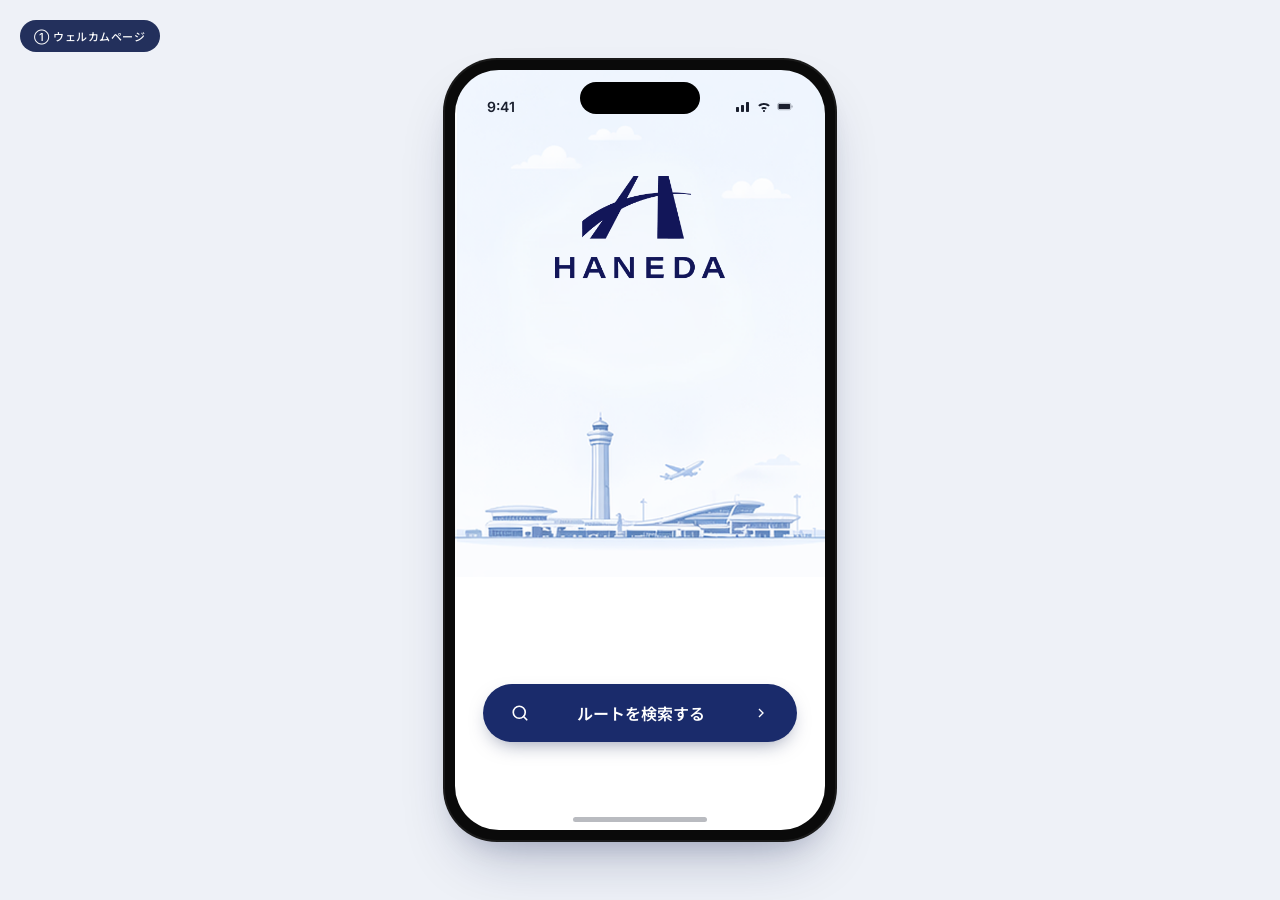
==== commit b000bcb0: "Welcome page: use provided logo and background images - Replace SVG H + HANEDA text + subtitle with " ====
--- a/index.html
+++ b/index.html
@@ -12,30 +12,17 @@
 <div class="stage">
   <div class="phone">
     <div class="screen screen-login">
-      <div class="login-sky"></div>
-      <div class="login-water"></div>
-      <div class="login-airport"></div>
-      <div class="login-tower"></div>
-
-      <svg class="login-plane" width="52" height="20" viewBox="0 0 46 18" fill="none">
-        <path d="M2 9 L44 6 L42 10 L28 11 L22 16 L18 15 L20 11 L10 11 L6 13 L2 12 Z" fill="currentColor"/>
-      </svg>
-
-      <div class="status-bar light">
+      <div class="status-bar">
         <span>9:41</span>
         <div class="status-icons">
           <svg viewBox="0 0 16 11" fill="none"><path d="M1 7c0-.6.4-1 1-1h1c.6 0 1 .4 1 1v3c0 .6-.4 1-1 1H2c-.6 0-1-.4-1-1V7zm5-2c0-.6.4-1 1-1h1c.6 0 1 .4 1 1v5c0 .6-.4 1-1 1H7c-.6 0-1-.4-1-1V5zm5-3c0-.6.4-1 1-1h1c.6 0 1 .4 1 1v8c0 .6-.4 1-1 1h-1c-.6 0-1-.4-1-1V2z" fill="currentColor"/></svg>
           <svg viewBox="0 0 16 11" fill="none"><path d="M8 2c2.2 0 4.2.8 5.8 2.2l-1.4 1.4C11.1 4.5 9.6 4 8 4s-3.1.5-4.4 1.6L2.2 4.2C3.8 2.8 5.8 2 8 2zM8 6c1.1 0 2.1.4 2.9 1l-1.4 1.4C9.1 8.1 8.6 8 8 8c-.6 0-1.1.1-1.5.4L5.1 7c.8-.6 1.8-1 2.9-1zm0 3c.6 0 1 .4 1 1s-.4 1-1 1-1-.4-1-1 .4-1 1-1z" fill="currentColor"/></svg>
-          <svg viewBox="0 0 22 11" fill="none"><rect x="1" y="1" width="18" height="9" rx="2" stroke="currentColor" stroke-opacity="0.5"/><rect x="2" y="2" width="16" height="7" rx="1" fill="currentColor"/><rect x="20" y="4" width="1.5" height="3" rx="0.5" fill="currentColor" opacity="0.5"/></svg>
+          <svg viewBox="0 0 22 11" fill="none"><rect x="1" y="1" width="18" height="9" rx="2" stroke="currentColor" stroke-opacity="0.4"/><rect x="2" y="2" width="16" height="7" rx="1" fill="currentColor"/><rect x="20" y="4" width="1.5" height="3" rx="0.5" fill="currentColor" opacity="0.4"/></svg>
         </div>
       </div>
 
       <div class="login-brand">
-        <svg width="72" height="72" viewBox="0 0 68 68" fill="none" style="margin: 0 auto;">
-          <path d="M16 10 L16 58 M52 10 L52 58 M16 34 L52 34" stroke="white" stroke-width="4" stroke-linecap="square"/>
-        </svg>
-        <div class="brand-name">HANEDA</div>
-        <div class="brand-sub">Tokyo International Airport</div>
+        <img src="images/haneda.png" alt="HANEDA — Tokyo International Airport" class="brand-logo" />
       </div>
 
       <div class="login-actions">
@@ -46,7 +33,7 @@
         </a>
       </div>
 
-      <div class="home-ind light"></div>
+      <div class="home-ind"></div>
     </div>
   </div>
 </div>
--- a/styles.css
+++ b/styles.css
@@ -81,7 +81,2196 @@
   background: var(--white);
 }
 
-/* Mobile: real smartphone Safari — fullscreen, no simulated chrome */
+/* ---------- Status bar ---------- */
+.status-bar {
+  position: absolute;
+  top: 0; left: 0; right: 0;
+  height: 54px;
+  display: flex;
+  align-items: center;
+  justify-content: space-between;
+  padding: 18px 32px 0;
+  font-size: 14px;
+  font-weight: 600;
+  z-index: 5;
+  color: var(--gray-900);
+}
+.status-bar.light { color: var(--white); }
+.status-icons { display: flex; gap: 5px; align-items: center; }
+.status-icons svg { width: 16px; height: 11px; }
+
+/* Home indicator */
+.home-ind {
+  position: absolute;
+  bottom: 8px;
+  left: 50%;
+  transform: translateX(-50%);
+  width: 134px;
+  height: 5px;
+  background: var(--gray-900);
+  border-radius: 3px;
+  opacity: 0.3;
+  z-index: 20;
+}
+.home-ind.light { background: var(--white); opacity: 0.75; }
+
+/* ---------- Shared icons / buttons ---------- */
+.icon-btn {
+  width: 32px; height: 32px;
+  display: flex; align-items: center; justify-content: center;
+  color: var(--navy-900);
+  background: none;
+  border: none;
+  cursor: pointer;
+}
+
+.sub-header {
+  display: flex;
+  align-items: center;
+  justify-content: space-between;
+  padding: 14px 20px;
+}
+.sub-header .title {
+  font-size: 16px;
+  font-weight: 600;
+  color: var(--gray-900);
+}
+.sub-header .spacer { width: 32px; }
+
+/* =========================================
+   Screen 1: Login
+   ========================================= */
+.screen-login {
+  position: relative;
+  overflow: hidden;
+  background-color: #ffffff;
+  background-image: url('images/asd.png');
+  background-position: top center;
+  background-size: 100% auto;
+  background-repeat: no-repeat;
+}
+.login-sky {
+  position: absolute;
+  inset: 0;
+  background:
+    radial-gradient(ellipse at 20% 20%, rgba(255,200,180,0.5), transparent 50%),
+    radial-gradient(ellipse at 80% 10%, rgba(255,230,200,0.3), transparent 60%),
+    linear-gradient(180deg, #f0d4b8 0%, #c8b9d0 20%, #8ba3c8 45%, #5a7bb0 70%, #3d5a8a 100%);
+}
+.login-sky::after {
+  content: '';
+  position: absolute;
+  inset: 0;
+  background:
+    radial-gradient(ellipse at 30% 85%, rgba(255, 200, 150, 0.4), transparent 40%),
+    radial-gradient(ellipse at 70% 90%, rgba(180, 200, 230, 0.4), transparent 40%);
+}
+.login-airport {
+  position: absolute;
+  bottom: 35%;
+  left: 0; right: 0;
+  height: 90px;
+  background:
+    linear-gradient(to top, rgba(40, 50, 80, 0.8), transparent),
+    repeating-linear-gradient(90deg,
+      rgba(20, 30, 60, 0.6) 0px,
+      rgba(20, 30, 60, 0.6) 2px,
+      transparent 2px,
+      transparent 4px);
+  mask: linear-gradient(to top, black 30%, transparent 100%);
+}
+.login-tower {
+  position: absolute;
+  bottom: 35%;
+  right: 15%;
+  width: 4px;
+  height: 110px;
+  background: rgba(30, 40, 70, 0.7);
+}
+.login-tower::after {
+  content: '';
+  position: absolute;
+  top: 0; left: -10px;
+  width: 24px; height: 20px;
+  background: rgba(30, 40, 70, 0.8);
+  border-radius: 3px;
+}
+.login-water {
+  position: absolute;
+  bottom: 0; left: 0; right: 0;
+  height: 35%;
+  background: linear-gradient(180deg,
+    rgba(120, 150, 190, 0.6) 0%,
+    rgba(180, 195, 215, 0.5) 50%,
+    rgba(200, 210, 225, 0.4) 100%);
+}
+.login-plane {
+  position: absolute;
+  top: 18%;
+  right: 22%;
+  color: rgba(255, 255, 255, 0.9);
+  transform: rotate(-15deg);
+}
+
+.login-brand {
+  position: absolute;
+  top: 14%;
+  left: 50%;
+  transform: translateX(-50%);
+  text-align: center;
+  z-index: 3;
+}
+.brand-logo {
+  width: 170px;
+  height: auto;
+  display: block;
+}
+
+.login-actions {
+  position: absolute;
+  bottom: 88px;
+  left: 28px; right: 28px;
+  display: flex;
+  flex-direction: column;
+  gap: 14px;
+  z-index: 3;
+}
+.btn-primary {
+  background: var(--navy-800);
+  color: var(--white);
+  border: none;
+  height: 58px;
+  border-radius: 29px;
+  font-size: 16px;
+  font-weight: 600;
+  display: flex;
+  align-items: center;
+  justify-content: space-between;
+  padding: 0 28px;
+  box-shadow: 0 8px 20px -8px rgba(13, 27, 75, 0.5);
+  transition: transform .15s ease, box-shadow .15s ease;
+}
+.btn-primary:hover { transform: translateY(-1px); box-shadow: 0 12px 28px -10px rgba(13, 27, 75, 0.6); }
+.btn-primary:active { transform: translateY(0); }
+.btn-ghost {
+  background: rgba(255, 255, 255, 0.85);
+  backdrop-filter: blur(10px);
+  color: var(--navy-900);
+  border: none;
+  height: 58px;
+  border-radius: 29px;
+  font-size: 16px;
+  font-weight: 600;
+  display: flex;
+  align-items: center;
+  justify-content: space-between;
+  padding: 0 28px;
+  transition: transform .15s ease;
+}
+.btn-ghost:hover { transform: translateY(-1px); }
+.login-guest {
+  text-align: center;
+  color: var(--white);
+  font-size: 13px;
+  margin-top: 6px;
+  opacity: 0.95;
+  text-shadow: 0 1px 6px rgba(0, 0, 0, 0.3);
+  cursor: pointer;
+}
+.login-guest:hover { opacity: 1; }
+
+/* =========================================
+   Screen 2: Main / Search
+   ========================================= */
+.screen-main {
+  background: linear-gradient(180deg, #f5f8ff 0%, #ffffff 40%);
+  padding-top: 54px;
+}
+.topbar {
+  display: flex;
+  align-items: center;
+  justify-content: space-between;
+  padding: 14px 24px 20px;
+}
+.topbar .logo-small {
+  font-size: 15px;
+  font-weight: 600;
+  letter-spacing: 0.3em;
+  color: var(--navy-900);
+  padding-left: 0.3em;
+}
+
+.greeting { padding: 0 24px; margin-top: 4px; }
+.greeting h2 {
+  font-size: 28px;
+  font-weight: 700;
+  letter-spacing: -0.01em;
+  color: var(--gray-900);
+  display: flex;
+  align-items: center;
+  gap: 8px;
+}
+.greeting p {
+  margin-top: 6px;
+  font-size: 14px;
+  color: var(--gray-500);
+}
+
+.search-card {
+  margin: 22px 22px 0;
+  background: var(--white);
+  border: 1px solid var(--gray-200);
+  border-radius: 20px;
+  padding: 20px;
+  box-shadow: 0 6px 24px -12px rgba(13, 27, 75, 0.12);
+}
+.field { margin-bottom: 14px; }
+.field-label {
+  font-size: 12px;
+  font-weight: 600;
+  color: var(--gray-700);
+  margin-bottom: 8px;
+}
+.field-input {
+  height: 48px;
+  background: var(--gray-100);
+  border: 1px solid var(--gray-200);
+  border-radius: 14px;
+  display: flex;
+  align-items: center;
+  padding: 0 14px;
+  gap: 10px;
+  transition: border-color .15s ease, background .15s ease;
+}
+.field-input:focus-within {
+  border-color: var(--navy-700);
+  background: var(--white);
+}
+.field-input .lead {
+  width: 24px; height: 24px;
+  display: flex; align-items: center; justify-content: center;
+  color: var(--navy-700);
+}
+.field-input input {
+  flex: 1;
+  border: none;
+  outline: none;
+  background: none;
+  font-size: 14px;
+  color: var(--gray-900);
+}
+.field-input input::placeholder { color: var(--gray-400); }
+.field-input .trail {
+  color: var(--gray-400);
+  display: flex;
+  align-items: center;
+  justify-content: center;
+  cursor: pointer;
+}
+
+/* Selectable field (tap to open picker) */
+.field-select {
+  text-decoration: none;
+  cursor: pointer;
+  transition: border-color .15s ease, background .15s ease;
+}
+.field-select:hover {
+  border-color: var(--navy-700);
+  background: var(--white);
+}
+.field-select .field-value {
+  flex: 1;
+  font-size: 14px;
+  color: var(--gray-900);
+  font-weight: 500;
+}
+.field-select .lead-locate { color: var(--navy-700); }
+
+.btn-search {
+  width: 100%;
+  height: 54px;
+  background: linear-gradient(135deg, #2844a0 0%, #3d5cc8 100%);
+  color: var(--white);
+  border: none;
+  border-radius: 16px;
+  font-size: 15px;
+  font-weight: 600;
+  display: flex;
+  align-items: center;
+  justify-content: center;
+  gap: 8px;
+  margin-top: 6px;
+  box-shadow: 0 6px 18px -8px rgba(40, 68, 160, 0.6);
+  transition: transform .15s ease, box-shadow .15s ease;
+}
+.btn-search:hover { transform: translateY(-1px); box-shadow: 0 10px 26px -10px rgba(40, 68, 160, 0.7); }
+
+.recent { margin: 22px 22px 0; }
+.recent-header {
+  display: flex;
+  justify-content: space-between;
+  align-items: center;
+  margin-bottom: 10px;
+  padding: 0 4px;
+}
+.recent-header .t { font-size: 14px; font-weight: 600; color: var(--gray-900); }
+.recent-header .a { font-size: 12px; color: var(--navy-700); cursor: pointer; }
+
+.recent-item {
+  display: flex;
+  align-items: center;
+  padding: 12px 4px;
+  border-bottom: 1px solid var(--gray-200);
+  gap: 10px;
+  cursor: pointer;
+  transition: background .15s ease;
+}
+.recent-item:last-child { border-bottom: none; }
+.recent-item:hover { background: var(--gray-100); }
+.recent-item .code {
+  font-size: 12px;
+  font-weight: 700;
+  color: var(--navy-700);
+  background: var(--blue-50);
+  padding: 4px 8px;
+  border-radius: 6px;
+  min-width: 50px;
+  text-align: center;
+}
+.recent-item .route { flex: 1; font-size: 12.5px; color: var(--gray-700); font-weight: 500; }
+.recent-item .chev { color: var(--gray-400); }
+
+.bottom-nav {
+  position: absolute;
+  bottom: 0; left: 0; right: 0;
+  background: var(--white);
+  border-top: 1px solid var(--gray-200);
+  height: 76px;
+  display: flex;
+  align-items: center;
+  justify-content: space-around;
+  padding-bottom: 10px;
+  z-index: 10;
+}
+.nav-item {
+  display: flex;
+  flex-direction: column;
+  align-items: center;
+  gap: 3px;
+  font-size: 10px;
+  color: var(--gray-400);
+  font-weight: 500;
+  cursor: pointer;
+  transition: color .15s ease;
+}
+.nav-item:hover { color: var(--navy-700); }
+.nav-item.active { color: var(--navy-700); }
+
+/* =========================================
+   Screen 3: Route
+   ========================================= */
+.screen-route {
+  background: linear-gradient(180deg, #f5f8ff 0%, #ffffff 100%);
+  padding-top: 54px;
+}
+
+.info-card {
+  margin: 8px 22px 0;
+  background: var(--white);
+  border: 1px solid var(--gray-200);
+  border-radius: 18px;
+  padding: 18px 20px;
+  display: flex;
+  justify-content: space-between;
+  align-items: flex-start;
+  box-shadow: 0 4px 16px -8px rgba(13, 27, 75, 0.1);
+}
+.info-left .lb { font-size: 12px; color: var(--gray-500); margin-bottom: 6px; font-weight: 500; }
+.info-left .big { font-size: 26px; font-weight: 700; color: var(--gray-900); letter-spacing: -0.01em; }
+.info-left .big span.u { font-size: 12px; font-weight: 500; color: var(--gray-500); margin: 0 4px 0 2px; }
+.info-left .sub { font-size: 11px; color: var(--gray-500); margin-top: 6px; }
+.info-right { text-align: right; }
+.info-right .lb { font-size: 12px; color: var(--gray-500); margin-bottom: 4px; font-weight: 500; }
+.info-right .gate { font-size: 30px; font-weight: 700; color: var(--navy-700); letter-spacing: -0.01em; }
+
+.map-panel {
+  position: relative;
+  margin: 14px 22px 0;
+  background: linear-gradient(180deg, #fafbff 0%, #eef2fa 100%);
+  border: 1px solid var(--gray-200);
+  border-radius: 18px;
+  height: 280px;
+  overflow: hidden;
+}
+.map-bg {
+  position: absolute;
+  inset: 0;
+  background:
+    radial-gradient(ellipse at 30% 70%, rgba(200, 215, 240, 0.6), transparent 60%),
+    linear-gradient(180deg, #ffffff 0%, #e8eef8 100%);
+}
+.map-grid {
+  position: absolute;
+  inset: 0;
+  background-image:
+    linear-gradient(rgba(180, 195, 220, 0.15) 1px, transparent 1px),
+    linear-gradient(90deg, rgba(180, 195, 220, 0.15) 1px, transparent 1px);
+  background-size: 22px 22px;
+  transform: perspective(400px) rotateX(25deg);
+  transform-origin: center 70%;
+}
+.map-buildings { position: absolute; inset: 0; perspective: 600px; }
+.bldg {
+  position: absolute;
+  background: linear-gradient(135deg, #ffffff 0%, #d8deea 100%);
+  border: 1px solid #c8d2e4;
+  border-radius: 3px;
+  box-shadow: 2px 2px 0 rgba(100, 120, 160, 0.1);
+}
+.bldg1 { left: 12%; top: 40%; width: 40px; height: 48px; transform: rotateX(55deg) rotateZ(-10deg); }
+.bldg2 { left: 30%; top: 50%; width: 32px; height: 40px; transform: rotateX(55deg) rotateZ(-10deg); }
+.bldg3 { left: 50%; top: 60%; width: 44px; height: 34px; transform: rotateX(55deg) rotateZ(-10deg); }
+.bldg4 { left: 25%; top: 25%; width: 36px; height: 32px; transform: rotateX(55deg) rotateZ(-10deg); }
+.bldg5 { left: 55%; top: 40%; width: 34px; height: 44px; transform: rotateX(55deg) rotateZ(-10deg); }
+.bldg6 { left: 70%; top: 55%; width: 30px; height: 36px; transform: rotateX(55deg) rotateZ(-10deg); }
+.bldg7 { left: 42%; top: 35%; width: 26px; height: 30px; transform: rotateX(55deg) rotateZ(-10deg); }
+
+.route-svg { position: absolute; inset: 0; width: 100%; height: 100%; pointer-events: none; }
+
+.map-plane {
+  position: absolute;
+  top: 22%;
+  right: 18%;
+  width: 36px; height: 36px;
+  background: var(--navy-700);
+  border-radius: 50%;
+  display: flex;
+  align-items: center;
+  justify-content: center;
+  color: var(--white);
+  box-shadow: 0 4px 12px rgba(40, 68, 160, 0.4);
+  z-index: 3;
+}
+.map-plane svg { width: 20px; height: 20px; }
+
+.map-chip {
+  position: absolute;
+  background: var(--white);
+  border: 1px solid var(--gray-200);
+  border-radius: 10px;
+  padding: 6px 10px;
+  font-size: 10px;
+  font-weight: 600;
+  color: var(--gray-900);
+  box-shadow: 0 2px 8px rgba(13, 27, 75, 0.08);
+  display: flex;
+  flex-direction: column;
+  gap: 2px;
+  z-index: 3;
+}
+.map-chip .s { font-size: 9px; color: var(--gray-500); font-weight: 500; }
+.map-chip.checkpoint { top: 18%; left: 22%; }
+.map-chip.gate { top: 32%; right: 8%; text-align: center; min-width: 48px; }
+.map-chip.gate .n { font-size: 18px; font-weight: 700; color: var(--navy-700); line-height: 1; }
+.map-chip.gate .l { font-size: 9px; color: var(--gray-500); font-weight: 500; }
+
+.map-icon {
+  position: absolute;
+  width: 24px; height: 24px;
+  background: var(--white);
+  border: 1px solid var(--gray-200);
+  border-radius: 50%;
+  display: flex;
+  align-items: center;
+  justify-content: center;
+  color: var(--gray-500);
+  z-index: 3;
+}
+.map-icon.i1 { top: 58%; left: 20%; }
+.map-icon.i2 { top: 68%; left: 48%; }
+.map-icon.i3 { top: 48%; left: 38%; }
+
+.floor-picker {
+  position: absolute;
+  right: 14px;
+  top: 50%;
+  transform: translateY(-50%);
+  display: flex;
+  flex-direction: column;
+  background: var(--white);
+  border-radius: 12px;
+  padding: 4px;
+  box-shadow: 0 4px 14px rgba(13, 27, 75, 0.08);
+  border: 1px solid var(--gray-200);
+  z-index: 3;
+}
+.floor-picker .fl {
+  width: 30px; height: 30px;
+  display: flex; align-items: center; justify-content: center;
+  font-size: 11px;
+  font-weight: 600;
+  color: var(--gray-400);
+  border-radius: 8px;
+  cursor: pointer;
+}
+.floor-picker .fl.active { background: var(--blue-50); color: var(--navy-700); }
+
+.current-loc {
+  position: absolute;
+  left: 14px; bottom: 14px;
+  background: var(--white);
+  border: 1px solid var(--gray-200);
+  border-radius: 16px;
+  padding: 6px 12px 6px 8px;
+  display: flex;
+  align-items: center;
+  gap: 6px;
+  box-shadow: 0 2px 8px rgba(13, 27, 75, 0.08);
+  font-size: 11px;
+  font-weight: 600;
+  color: var(--gray-900);
+  z-index: 3;
+}
+.current-loc .dot {
+  width: 10px; height: 10px;
+  background: var(--navy-700);
+  border-radius: 50%;
+  box-shadow: 0 0 0 3px rgba(40, 68, 160, 0.2);
+}
+
+.stats-row {
+  margin: 16px 22px 0;
+  display: flex;
+  justify-content: space-between;
+  padding: 0 10px;
+}
+.stat { display: flex; align-items: center; gap: 8px; font-size: 12.5px; }
+.stat .l { color: var(--gray-500); }
+.stat .v { color: var(--gray-900); font-weight: 600; }
+.divider-v { width: 1px; background: var(--gray-200); }
+
+.btn-start {
+  margin: 16px 22px 0;
+  width: calc(100% - 44px);
+  height: 54px;
+  background: linear-gradient(135deg, #2844a0 0%, #3d5cc8 100%);
+  color: var(--white);
+  border: none;
+  border-radius: 16px;
+  font-size: 15px;
+  font-weight: 600;
+  display: flex;
+  align-items: center;
+  justify-content: center;
+  gap: 6px;
+  box-shadow: 0 8px 20px -8px rgba(40, 68, 160, 0.5);
+  transition: transform .15s ease, box-shadow .15s ease;
+}
+.btn-start:hover { transform: translateY(-1px); box-shadow: 0 12px 28px -10px rgba(40, 68, 160, 0.6); }
+
+.route-link {
+  display: block;
+  text-align: center;
+  font-size: 12px;
+  color: var(--navy-700);
+  margin-top: 14px;
+  font-weight: 500;
+  cursor: pointer;
+}
+
+/* =========================================
+   Screen 4: Navigation
+   ========================================= */
+.screen-nav {
+  background: linear-gradient(180deg, #ffffff 0%, #f5f8ff 100%);
+  padding-top: 54px;
+  display: flex;
+  flex-direction: column;
+}
+.nav-body {
+  flex: 1 1 0;
+  min-height: 0;
+  display: flex;
+  flex-direction: column;
+  padding-bottom: 100px;
+  gap: 10px;
+}
+
+/* Top: interior map */
+.nav-map {
+  margin: 10px 16px 0;
+  height: 200px;
+  background: #eef2f7;
+  border-radius: 16px;
+  position: relative;
+  overflow: hidden;
+  border: 1px solid var(--gray-200);
+  flex-shrink: 0;
+  box-shadow: 0 4px 14px -8px rgba(13, 27, 75, 0.12);
+}
+.nav-map-svg {
+  width: 100%;
+  height: 100%;
+  display: block;
+}
+.nav-current-pin {
+  position: absolute;
+  transform: translate(-50%, -50%);
+  z-index: 3;
+  width: 20px; height: 20px;
+}
+.nav-current-pin .pulse {
+  position: absolute;
+  top: 50%; left: 50%;
+  transform: translate(-50%, -50%);
+  width: 18px; height: 18px;
+  border-radius: 50%;
+  background: rgba(40, 68, 160, 0.35);
+  animation: mapPulse 2s ease-out infinite;
+}
+.nav-current-pin .pulse-dot {
+  position: absolute;
+  top: 50%; left: 50%;
+  transform: translate(-50%, -50%);
+  width: 16px; height: 16px;
+  border-radius: 50%;
+  background: #3d6fe5;
+  border: 3px solid var(--white);
+  box-shadow: 0 2px 6px rgba(40, 68, 160, 0.5);
+  z-index: 2;
+}
+.nav-current-pin .cone {
+  position: absolute;
+  top: -18px; left: 50%;
+  transform: translateX(-50%);
+  width: 0; height: 0;
+  border-left: 14px solid transparent;
+  border-right: 14px solid transparent;
+  border-bottom: 22px solid rgba(61, 111, 229, 0.4);
+  filter: blur(0.3px);
+}
+.nav-map-floor {
+  position: absolute;
+  top: 10px; left: 10px;
+  background: var(--white);
+  padding: 5px 10px;
+  border-radius: 8px;
+  font-size: 11px;
+  font-weight: 700;
+  color: var(--navy-700);
+  box-shadow: 0 2px 6px rgba(13, 27, 75, 0.12);
+  z-index: 5;
+}
+.nav-map-recenter {
+  position: absolute;
+  top: 10px; right: 10px;
+  width: 32px; height: 32px;
+  background: var(--white);
+  border: none;
+  border-radius: 50%;
+  color: var(--navy-700);
+  display: flex;
+  align-items: center;
+  justify-content: center;
+  box-shadow: 0 2px 8px rgba(13, 27, 75, 0.18);
+  cursor: pointer;
+  z-index: 5;
+}
+.nav-map-scale {
+  position: absolute;
+  bottom: 10px; right: 10px;
+  background: rgba(255, 255, 255, 0.9);
+  padding: 3px 8px;
+  border-radius: 6px;
+  font-size: 9.5px;
+  font-weight: 600;
+  color: var(--gray-700);
+  z-index: 5;
+}
+
+/* Middle: direction panel */
+.nav-direction-panel {
+  margin: 0 16px;
+  background: var(--white);
+  border-radius: 16px;
+  padding: 14px 16px;
+  display: flex;
+  align-items: center;
+  gap: 14px;
+  box-shadow: 0 4px 14px -8px rgba(13, 27, 75, 0.1);
+  flex-shrink: 0;
+}
+.arrow-circle-sm {
+  width: 60px; height: 60px;
+  border-radius: 50%;
+  background: conic-gradient(from -90deg, var(--navy-700) 0deg, var(--navy-700) 150deg, #e5ebf8 150deg);
+  display: flex;
+  align-items: center;
+  justify-content: center;
+  position: relative;
+  flex-shrink: 0;
+}
+.arrow-circle-sm::before {
+  content: '';
+  position: absolute;
+  inset: 5px;
+  background: var(--white);
+  border-radius: 50%;
+}
+.arrow-circle-sm svg {
+  position: relative;
+  z-index: 2;
+  color: var(--navy-700);
+}
+
+.dir-text { flex: 1; min-width: 0; }
+.dir-text .sub {
+  font-size: 12px;
+  color: var(--gray-500);
+  font-weight: 500;
+}
+.dir-text .main {
+  font-size: 13px;
+  color: var(--gray-500);
+  margin-top: 3px;
+}
+.dir-text .main span {
+  font-size: 26px;
+  font-weight: 700;
+  color: var(--navy-700);
+  margin: 0 3px 0 0;
+  letter-spacing: -0.01em;
+}
+.dir-next {
+  text-align: right;
+  padding-left: 12px;
+  border-left: 1px solid var(--gray-200);
+  min-width: 64px;
+}
+.dir-next .label {
+  font-size: 9.5px;
+  color: var(--gray-500);
+  font-weight: 500;
+  letter-spacing: 0.02em;
+}
+.dir-next .val {
+  font-size: 13px;
+  font-weight: 700;
+  color: var(--gray-900);
+  margin-top: 2px;
+  display: flex;
+  align-items: center;
+  justify-content: flex-end;
+  gap: 3px;
+}
+.dir-next .dist {
+  font-size: 10px;
+  color: var(--gray-500);
+  font-weight: 500;
+  margin-top: 1px;
+}
+
+/* Bottom: route info / progress */
+.nav-route-info {
+  margin: 0 16px;
+  background: var(--white);
+  border-radius: 16px;
+  padding: 14px 16px;
+  flex: 1 1 0;
+  min-height: 0;
+  overflow-y: auto;
+  box-shadow: 0 4px 14px -8px rgba(13, 27, 75, 0.1);
+}
+.route-summary {
+  display: flex;
+  justify-content: space-between;
+  align-items: center;
+  padding-bottom: 12px;
+  border-bottom: 1px solid var(--gray-200);
+  margin-bottom: 10px;
+}
+.route-summary .left .main {
+  font-size: 17px;
+  font-weight: 700;
+  color: var(--navy-700);
+  display: block;
+  letter-spacing: -0.01em;
+}
+.route-summary .left .sub {
+  font-size: 10.5px;
+  color: var(--gray-500);
+  display: block;
+  margin-top: 2px;
+}
+.route-summary .right {
+  text-align: right;
+  font-size: 10px;
+  color: var(--gray-500);
+}
+.route-summary .right .progress-track {
+  width: 90px;
+  height: 5px;
+  background: var(--gray-200);
+  border-radius: 3px;
+  overflow: hidden;
+  margin-top: 4px;
+}
+.route-summary .right .progress-track .fill {
+  height: 100%;
+  width: 30%;
+  background: linear-gradient(90deg, #2844a0, #5b8ff0);
+  border-radius: 3px;
+}
+
+.route-steps-label {
+  font-size: 10.5px;
+  font-weight: 600;
+  color: var(--gray-500);
+  letter-spacing: 0.06em;
+  margin-bottom: 8px;
+  text-transform: uppercase;
+}
+.route-steps {
+  position: relative;
+}
+.route-steps::before {
+  content: '';
+  position: absolute;
+  top: 10px;
+  bottom: 10px;
+  left: 7px;
+  width: 2px;
+  background: var(--gray-200);
+}
+.step {
+  display: flex;
+  gap: 12px;
+  padding: 5px 0;
+  position: relative;
+}
+.step .dot {
+  width: 16px;
+  height: 16px;
+  border-radius: 50%;
+  border: 3px solid var(--gray-300);
+  background: var(--white);
+  z-index: 1;
+  flex-shrink: 0;
+  margin-top: 2px;
+}
+.step.current .dot {
+  border-color: var(--navy-700);
+  background: var(--navy-700);
+  box-shadow: 0 0 0 4px rgba(40, 68, 160, 0.2);
+}
+.step.end .dot {
+  border-color: var(--navy-700);
+  background: var(--navy-700);
+}
+.step .body { flex: 1; min-width: 0; }
+.step .body .t {
+  font-size: 13px;
+  font-weight: 600;
+  color: var(--gray-900);
+}
+.step.current .body .t { color: var(--navy-700); }
+.step .body .s {
+  font-size: 10.5px;
+  color: var(--gray-500);
+  margin-top: 1px;
+}
+.step.current .body .s { color: var(--navy-700); opacity: 0.75; }
+.step .meta {
+  font-size: 10.5px;
+  color: var(--gray-500);
+  flex-shrink: 0;
+  text-align: right;
+  padding-top: 3px;
+}
+
+.nav-arrow-card {
+  margin: 14px 22px 0;
+  background: var(--white);
+  border-radius: 22px;
+  padding: 28px 20px;
+  display: flex;
+  flex-direction: column;
+  align-items: center;
+  gap: 10px;
+}
+.arrow-circle {
+  width: 110px;
+  height: 110px;
+  border-radius: 50%;
+  background: conic-gradient(from -90deg, var(--navy-700) 0deg, var(--navy-700) 120deg, #e5ebf8 120deg, #e5ebf8 360deg);
+  display: flex;
+  align-items: center;
+  justify-content: center;
+  position: relative;
+}
+.arrow-circle::before {
+  content: '';
+  position: absolute;
+  inset: 7px;
+  background: var(--white);
+  border-radius: 50%;
+}
+.arrow-circle svg { position: relative; z-index: 2; color: var(--navy-700); }
+
+.nav-direction { font-size: 15px; font-weight: 500; color: var(--gray-500); margin-top: 4px; }
+.nav-distance { font-size: 13px; color: var(--gray-500); display: flex; align-items: baseline; gap: 4px; }
+.nav-distance .v { font-size: 34px; font-weight: 700; color: var(--navy-700); letter-spacing: -0.01em; }
+
+.nav-gate-card {
+  margin: 14px 22px 0;
+  background: var(--white);
+  border: 1px solid var(--gray-200);
+  border-radius: 16px;
+  padding: 16px 18px;
+  box-shadow: 0 4px 14px -8px rgba(13, 27, 75, 0.08);
+}
+.nav-gate-row { display: flex; justify-content: space-between; align-items: center; }
+.nav-gate-row .lb { font-size: 13px; font-weight: 600; color: var(--gray-900); }
+.nav-gate-row .rt { font-size: 11px; color: var(--gray-500); display: flex; gap: 10px; }
+.nav-gate-row .rt .v { color: var(--gray-900); font-weight: 500; }
+
+.nav-gate-progress { margin-top: 12px; display: flex; justify-content: space-between; align-items: center; }
+.nav-gate-progress .lb { font-size: 11.5px; color: var(--gray-500); }
+.nav-gate-progress .v { font-size: 11.5px; color: var(--gray-900); }
+.nav-gate-progress .v strong {
+  font-size: 15px;
+  font-weight: 700;
+  color: var(--navy-700);
+  margin-right: 2px;
+}
+.progress-bar {
+  margin-top: 6px;
+  height: 5px;
+  background: var(--gray-200);
+  border-radius: 3px;
+  overflow: hidden;
+}
+.progress-bar .fill {
+  height: 100%;
+  width: 65%;
+  background: linear-gradient(90deg, #2844a0, #5b8ff0);
+  border-radius: 3px;
+}
+
+.nav-gate-link {
+  margin: 12px 22px 0;
+  background: var(--white);
+  border: 1px solid var(--gray-200);
+  border-radius: 16px;
+  padding: 14px 18px;
+  display: flex;
+  align-items: center;
+  gap: 12px;
+  box-shadow: 0 4px 14px -8px rgba(13, 27, 75, 0.08);
+  cursor: pointer;
+  transition: border-color .15s ease;
+}
+.nav-gate-link:hover { border-color: var(--navy-700); }
+.nav-gate-link .ar {
+  width: 32px; height: 32px;
+  border-radius: 8px;
+  background: var(--blue-50);
+  color: var(--navy-700);
+  display: flex; align-items: center; justify-content: center;
+}
+.nav-gate-link .num { font-size: 18px; font-weight: 700; color: var(--gray-900); }
+.nav-gate-link .tx { flex: 1; margin-left: 4px; }
+.nav-gate-link .tx .t { font-size: 12px; font-weight: 600; color: var(--gray-900); }
+.nav-gate-link .tx .s { font-size: 10px; color: var(--gray-500); }
+.nav-gate-link .chev { color: var(--gray-400); }
+
+.nav-corridor {
+  margin: 14px 22px 0;
+  background: linear-gradient(180deg, #e8eef8 0%, #c8d4e8 60%, #a8b8d0 100%);
+  border-radius: 16px;
+  height: 150px;
+  position: relative;
+  overflow: hidden;
+}
+.nav-corridor::before {
+  content: '';
+  position: absolute;
+  inset: 0;
+  background:
+    linear-gradient(180deg, transparent 40%, rgba(255,255,255,0.5) 100%),
+    radial-gradient(ellipse at center top, rgba(255,255,255,0.6), transparent 60%);
+}
+.corridor-walls { position: absolute; inset: 0; }
+.corridor-walls::before, .corridor-walls::after {
+  content: '';
+  position: absolute;
+  top: 0; bottom: 0;
+  width: 50%;
+  background: linear-gradient(90deg, #d0dae8 0%, transparent 100%);
+}
+.corridor-walls::before { left: 0; }
+.corridor-walls::after {
+  right: 0;
+  background: linear-gradient(-90deg, #d0dae8 0%, transparent 100%);
+}
+.corridor-arrows {
+  position: absolute;
+  inset: 0;
+  display: flex;
+  flex-direction: column;
+  align-items: center;
+  justify-content: flex-end;
+  padding-bottom: 18px;
+  gap: 4px;
+}
+.corridor-arrow { color: var(--navy-600); opacity: 0.8; }
+.corridor-arrow.a1 { width: 70px; opacity: 0.3; }
+.corridor-arrow.a2 { width: 80px; opacity: 0.5; }
+.corridor-arrow.a3 { width: 90px; opacity: 0.75; }
+.corridor-arrow.a4 { width: 100px; opacity: 1; }
+
+.nav-bottom {
+  position: absolute;
+  bottom: 0; left: 0; right: 0;
+  background: var(--white);
+  border-top: 1px solid var(--gray-200);
+  padding: 16px 20px 22px;
+  display: flex;
+  justify-content: space-around;
+  align-items: center;
+  z-index: 10;
+}
+.nav-btn {
+  display: flex;
+  flex-direction: column;
+  align-items: center;
+  gap: 5px;
+  font-size: 11px;
+  color: var(--gray-900);
+  font-weight: 500;
+  cursor: pointer;
+  background: none;
+  border: none;
+}
+.nav-btn .icn {
+  width: 36px; height: 36px;
+  border-radius: 50%;
+  display: flex;
+  align-items: center;
+  justify-content: center;
+  color: var(--gray-700);
+  background: var(--gray-100);
+  transition: transform .15s ease;
+}
+.nav-btn:hover .icn { transform: scale(1.05); }
+.nav-btn.pause .icn {
+  background: var(--navy-800);
+  color: var(--white);
+  width: 46px; height: 46px;
+}
+
+/* =========================================
+   Screen: Location Picker
+   ========================================= */
+.screen-location {
+  background: #e8eef3;
+  overflow: hidden;
+}
+
+/* Map canvas (Google Maps-like) */
+.map-canvas {
+  position: absolute;
+  inset: 0;
+  background:
+    radial-gradient(ellipse at 50% 50%, #f4f7fb 0%, #e5ecf3 60%, #d8e0ea 100%);
+  overflow: hidden;
+}
+
+/* Large blue water region (Tokyo Bay style) */
+.map-water {
+  position: absolute;
+  right: -10%;
+  bottom: -10%;
+  width: 90%;
+  height: 85%;
+  background: linear-gradient(135deg, #c5dcee 0%, #aac9e0 100%);
+  border-radius: 40% 20% 30% 50%;
+  opacity: 0.9;
+}
+.map-water::after {
+  content: '';
+  position: absolute;
+  inset: 0;
+  background: linear-gradient(180deg, transparent 60%, rgba(150, 185, 215, 0.3));
+  border-radius: inherit;
+}
+
+/* Land parks (light green) */
+.map-park {
+  position: absolute;
+  background: #d4e4c8;
+  opacity: 0.85;
+  border-radius: 40% 30% 35% 40%;
+}
+.map-park.p1 { top: 12%; left: 8%; width: 90px; height: 70px; }
+.map-park.p2 { top: 58%; left: 4%; width: 60px; height: 55px; border-radius: 30% 50% 40% 35%; }
+
+/* Roads — using pseudo-elements and absolute positioned strips */
+.map-road {
+  position: absolute;
+  background: var(--white);
+  box-shadow: 0 0 0 1px #d0d8e0;
+}
+.map-road.major { background: #ffe4a0; box-shadow: 0 0 0 1px #e0c070; }
+.map-road.r1 { top: 22%; left: -5%; width: 80%; height: 5px; transform: rotate(8deg); }
+.map-road.r2 { top: 42%; left: -5%; width: 75%; height: 7px; transform: rotate(-5deg); }
+.map-road.r3 { top: 65%; left: -5%; width: 70%; height: 5px; transform: rotate(4deg); }
+.map-road.r4 { top: 10%; left: 25%; width: 4px; height: 85%; transform: rotate(8deg); }
+.map-road.r5 { top: 10%; left: 55%; width: 3px; height: 80%; transform: rotate(-3deg); }
+.map-road.r6 { top: 30%; left: 15%; width: 50%; height: 3px; transform: rotate(-15deg); }
+.map-road.r7 { top: 52%; left: 20%; width: 45%; height: 3px; transform: rotate(10deg); }
+
+/* Building blocks (subtle gray rectangles) */
+.map-bldg {
+  position: absolute;
+  background: #eef2f7;
+  border: 1px solid #d8dde6;
+  border-radius: 2px;
+}
+.map-bldg.b1 { top: 16%; left: 30%; width: 16px; height: 20px; }
+.map-bldg.b2 { top: 26%; left: 40%; width: 22px; height: 16px; }
+.map-bldg.b3 { top: 36%; left: 32%; width: 18px; height: 22px; }
+.map-bldg.b4 { top: 48%; left: 44%; width: 20px; height: 18px; }
+.map-bldg.b5 { top: 58%; left: 36%; width: 16px; height: 16px; }
+.map-bldg.b6 { top: 72%; left: 26%; width: 24px; height: 20px; }
+.map-bldg.b7 { top: 18%; left: 58%; width: 18px; height: 20px; }
+.map-bldg.b8 { top: 30%; left: 62%; width: 16px; height: 18px; }
+
+/* Airport icon on map (large, visible) */
+.map-airport {
+  position: absolute;
+  top: 52%;
+  left: 38%;
+  transform: translate(-50%, -50%);
+  display: flex;
+  flex-direction: column;
+  align-items: center;
+  gap: 3px;
+  z-index: 4;
+}
+.map-airport .plane-icon {
+  width: 38px; height: 38px;
+  background: var(--white);
+  border: 2px solid var(--navy-700);
+  border-radius: 50%;
+  display: flex;
+  align-items: center;
+  justify-content: center;
+  color: var(--navy-700);
+  box-shadow: 0 4px 12px rgba(13, 27, 75, 0.15);
+}
+.map-airport .plane-label {
+  background: var(--white);
+  padding: 3px 8px;
+  border-radius: 10px;
+  font-size: 9.5px;
+  font-weight: 700;
+  color: var(--gray-900);
+  box-shadow: 0 2px 6px rgba(13, 27, 75, 0.12);
+  white-space: nowrap;
+}
+
+/* Current location pin (pulsing) */
+.current-location-pin {
+  position: absolute;
+  top: 48%;
+  left: 50%;
+  transform: translate(-50%, -50%);
+  z-index: 5;
+  pointer-events: none;
+}
+.pulse {
+  position: absolute;
+  top: 50%;
+  left: 50%;
+  transform: translate(-50%, -50%);
+  width: 18px;
+  height: 18px;
+  border-radius: 50%;
+  background: rgba(40, 68, 160, 0.3);
+  animation: mapPulse 2s ease-out infinite;
+}
+.pulse-dot {
+  position: relative;
+  width: 18px;
+  height: 18px;
+  border-radius: 50%;
+  background: #3d6fe5;
+  border: 3px solid var(--white);
+  box-shadow: 0 2px 6px rgba(40, 68, 160, 0.5);
+  z-index: 2;
+}
+@keyframes mapPulse {
+  0% { transform: translate(-50%, -50%) scale(1); opacity: 0.6; }
+  100% { transform: translate(-50%, -50%) scale(3.5); opacity: 0; }
+}
+
+/* Selectable departure pins */
+.map-pin {
+  position: absolute;
+  transform: translate(-50%, -100%);
+  z-index: 4;
+  cursor: pointer;
+  transition: transform .15s ease;
+}
+.map-pin:hover { transform: translate(-50%, -100%) scale(1.08); }
+.map-pin.active { z-index: 6; }
+.map-pin .pin-icon {
+  width: 32px;
+  height: 40px;
+  display: flex;
+  align-items: center;
+  justify-content: center;
+  position: relative;
+}
+.map-pin .pin-icon svg { filter: drop-shadow(0 3px 5px rgba(13, 27, 75, 0.3)); }
+.map-pin.active .pin-icon {
+  transform: scale(1.15);
+}
+.map-pin .pin-label {
+  position: absolute;
+  top: 44px;
+  left: 50%;
+  transform: translateX(-50%);
+  background: var(--white);
+  padding: 3px 8px;
+  border-radius: 8px;
+  font-size: 9.5px;
+  font-weight: 600;
+  color: var(--gray-900);
+  box-shadow: 0 2px 6px rgba(13, 27, 75, 0.12);
+  white-space: nowrap;
+}
+
+/* Search bar overlay */
+.loc-search {
+  position: absolute;
+  top: 60px;
+  left: 16px;
+  right: 16px;
+  background: var(--white);
+  border-radius: 14px;
+  padding: 12px 14px;
+  display: flex;
+  align-items: center;
+  gap: 10px;
+  box-shadow: 0 6px 20px -6px rgba(13, 27, 75, 0.2);
+  z-index: 15;
+}
+.loc-search .back {
+  width: 28px; height: 28px;
+  display: flex; align-items: center; justify-content: center;
+  color: var(--gray-900);
+}
+.loc-search input {
+  flex: 1;
+  border: none;
+  outline: none;
+  font-size: 14px;
+  font-family: inherit;
+  color: var(--gray-900);
+  background: none;
+}
+.loc-search input::placeholder { color: var(--gray-400); }
+.loc-search .search-icon { color: var(--gray-400); }
+
+/* Locate-me button (floating) */
+.locate-me {
+  position: absolute;
+  right: 16px;
+  bottom: 280px;
+  width: 44px;
+  height: 44px;
+  border-radius: 50%;
+  background: var(--white);
+  display: flex;
+  align-items: center;
+  justify-content: center;
+  color: var(--navy-700);
+  box-shadow: 0 4px 14px rgba(13, 27, 75, 0.18);
+  z-index: 12;
+  cursor: pointer;
+  border: none;
+  transition: transform .15s ease;
+}
+.locate-me:hover { transform: scale(1.05); }
+
+/* Zoom controls */
+.zoom-controls {
+  position: absolute;
+  right: 16px;
+  bottom: 336px;
+  background: var(--white);
+  border-radius: 10px;
+  display: flex;
+  flex-direction: column;
+  box-shadow: 0 4px 14px rgba(13, 27, 75, 0.15);
+  z-index: 12;
+  overflow: hidden;
+}
+.zoom-controls button {
+  width: 40px; height: 40px;
+  background: none;
+  border: none;
+  color: var(--gray-900);
+  font-size: 18px;
+  font-weight: 600;
+  display: flex;
+  align-items: center;
+  justify-content: center;
+  cursor: pointer;
+}
+.zoom-controls button + button { border-top: 1px solid var(--gray-200); }
+.zoom-controls button:hover { background: var(--gray-100); }
+
+/* Bottom sheet: selected location */
+.loc-sheet {
+  position: absolute;
+  left: 0; right: 0; bottom: 0;
+  background: var(--white);
+  border-radius: 24px 24px 0 0;
+  padding: 14px 22px 22px;
+  box-shadow: 0 -8px 30px -12px rgba(13, 27, 75, 0.25);
+  z-index: 20;
+}
+.loc-sheet::before {
+  content: '';
+  display: block;
+  width: 40px;
+  height: 4px;
+  background: var(--gray-300);
+  border-radius: 2px;
+  margin: 0 auto 14px;
+}
+.loc-sheet .lbl {
+  font-size: 11px;
+  font-weight: 600;
+  color: var(--gray-500);
+  letter-spacing: 0.02em;
+  margin-bottom: 6px;
+}
+.loc-sheet .title-row {
+  display: flex;
+  align-items: flex-start;
+  gap: 10px;
+  margin-bottom: 4px;
+}
+.loc-sheet .pin-small {
+  width: 28px; height: 28px;
+  border-radius: 50%;
+  background: var(--blue-50);
+  color: var(--navy-700);
+  display: flex;
+  align-items: center;
+  justify-content: center;
+  flex-shrink: 0;
+  margin-top: 2px;
+}
+.loc-sheet .title-main {
+  font-size: 17px;
+  font-weight: 700;
+  color: var(--gray-900);
+  letter-spacing: -0.01em;
+}
+.loc-sheet .title-sub {
+  font-size: 11.5px;
+  color: var(--gray-500);
+  margin-top: 2px;
+}
+.loc-sheet .dist {
+  font-size: 11px;
+  color: var(--gray-500);
+  margin: 10px 0 14px;
+  display: flex;
+  gap: 14px;
+}
+.loc-sheet .dist .v { color: var(--gray-900); font-weight: 600; }
+
+.loc-suggest {
+  display: flex;
+  gap: 8px;
+  margin-bottom: 14px;
+  overflow-x: auto;
+  -webkit-overflow-scrolling: touch;
+}
+.loc-suggest::-webkit-scrollbar { display: none; }
+.loc-chip {
+  flex-shrink: 0;
+  padding: 7px 12px;
+  background: var(--gray-100);
+  border: 1px solid var(--gray-200);
+  border-radius: 18px;
+  font-size: 11.5px;
+  font-weight: 500;
+  color: var(--gray-700);
+  cursor: pointer;
+  white-space: nowrap;
+  transition: all .15s ease;
+}
+.loc-chip:hover { border-color: var(--navy-700); color: var(--navy-700); }
+.loc-chip.active {
+  background: var(--navy-700);
+  border-color: var(--navy-700);
+  color: var(--white);
+}
+
+.btn-confirm {
+  width: 100%;
+  height: 52px;
+  background: linear-gradient(135deg, #2844a0 0%, #3d5cc8 100%);
+  color: var(--white);
+  border: none;
+  border-radius: 16px;
+  font-size: 15px;
+  font-weight: 600;
+  display: flex;
+  align-items: center;
+  justify-content: center;
+  gap: 8px;
+  box-shadow: 0 6px 18px -8px rgba(40, 68, 160, 0.5);
+  transition: transform .15s ease;
+  text-decoration: none;
+  font-family: inherit;
+  cursor: pointer;
+}
+.btn-confirm:hover { transform: translateY(-1px); }
+
+/* =========================================
+   Screen: Route Results (transit tabs)
+   ========================================= */
+.screen-results {
+  background: var(--gray-100);
+  padding-top: 54px;
+  display: flex;
+  flex-direction: column;
+}
+.results-body {
+  flex: 1 1 0;
+  min-height: 0;
+  overflow-y: auto;
+  padding-bottom: 20px;
+}
+
+.od-card {
+  margin: 10px 20px 0;
+  background: var(--white);
+  border: 1px solid var(--gray-200);
+  border-radius: 16px;
+  padding: 16px 18px;
+  box-shadow: 0 4px 16px -10px rgba(13, 27, 75, 0.12);
+}
+.od-row {
+  display: flex;
+  align-items: center;
+  gap: 12px;
+  padding: 6px 0;
+}
+.od-row .od-dot {
+  width: 12px; height: 12px;
+  border-radius: 50%;
+  flex-shrink: 0;
+}
+.od-row .od-dot.from { background: #3d6fe5; box-shadow: 0 0 0 3px rgba(61, 111, 229, 0.2); }
+.od-row .od-dot.to { background: var(--navy-700); }
+.od-row .od-label { font-size: 10.5px; color: var(--gray-500); width: 36px; flex-shrink: 0; }
+.od-row .od-place {
+  flex: 1;
+  font-size: 14px;
+  font-weight: 600;
+  color: var(--gray-900);
+}
+.od-row .od-swap {
+  color: var(--gray-400);
+  background: var(--gray-100);
+  border: none;
+  width: 32px; height: 32px;
+  border-radius: 50%;
+  display: flex;
+  align-items: center;
+  justify-content: center;
+  cursor: pointer;
+}
+.od-line {
+  margin-left: 5px;
+  width: 2px;
+  height: 16px;
+  background: var(--gray-300);
+  border-left: 2px dashed var(--gray-300);
+  background: none;
+}
+
+.filter-row {
+  display: flex;
+  gap: 8px;
+  padding: 12px 20px 4px;
+  overflow-x: auto;
+  -webkit-overflow-scrolling: touch;
+}
+.filter-row::-webkit-scrollbar { display: none; }
+.filter-chip {
+  flex-shrink: 0;
+  padding: 6px 12px;
+  background: var(--white);
+  border: 1px solid var(--gray-200);
+  border-radius: 14px;
+  font-size: 11px;
+  font-weight: 500;
+  color: var(--gray-700);
+  display: flex;
+  align-items: center;
+  gap: 5px;
+  cursor: pointer;
+  white-space: nowrap;
+}
+.filter-chip svg { width: 12px; height: 12px; }
+
+.tabs {
+  display: flex;
+  background: var(--white);
+  margin: 12px 20px 0;
+  border-radius: 14px;
+  padding: 4px;
+  border: 1px solid var(--gray-200);
+}
+.tab {
+  flex: 1;
+  padding: 10px 8px;
+  text-align: center;
+  font-size: 12px;
+  font-weight: 500;
+  color: var(--gray-500);
+  border-radius: 10px;
+  cursor: pointer;
+  transition: all .15s ease;
+  display: flex;
+  flex-direction: column;
+  align-items: center;
+  gap: 2px;
+}
+.tab .tab-sub { font-size: 9.5px; opacity: 0.75; font-weight: 400; }
+.tab:hover { color: var(--gray-900); }
+.tab.active {
+  background: linear-gradient(135deg, #2844a0 0%, #3d5cc8 100%);
+  color: var(--white);
+  font-weight: 600;
+  box-shadow: 0 4px 12px -4px rgba(40, 68, 160, 0.4);
+}
+.tab.active .tab-sub { opacity: 0.9; color: var(--white); }
+
+.results-list { padding: 12px 20px 0; }
+.tab-panel { display: none; }
+.tab-panel.active { display: block; }
+
+.route-card {
+  background: var(--white);
+  border: 1px solid var(--gray-200);
+  border-radius: 16px;
+  padding: 16px;
+  margin-bottom: 12px;
+  box-shadow: 0 2px 10px -6px rgba(13, 27, 75, 0.1);
+  cursor: pointer;
+  text-decoration: none;
+  color: inherit;
+  display: block;
+  transition: border-color .15s ease, transform .15s ease;
+}
+.route-card:hover {
+  border-color: var(--navy-700);
+  transform: translateY(-1px);
+}
+
+.route-card-top {
+  display: flex;
+  justify-content: space-between;
+  align-items: flex-start;
+  margin-bottom: 10px;
+}
+.route-badge {
+  padding: 3px 9px;
+  border-radius: 10px;
+  font-size: 10px;
+  font-weight: 700;
+  letter-spacing: 0.02em;
+}
+.route-badge.fast { background: linear-gradient(135deg, #ff9248 0%, #ff6b35 100%); color: white; }
+.route-badge.easy { background: linear-gradient(135deg, #4ac0a0 0%, #2e9e80 100%); color: white; }
+.route-badge.cheap { background: linear-gradient(135deg, #5b8ff0 0%, #2844a0 100%); color: white; }
+.route-badge.normal { background: var(--gray-100); color: var(--gray-700); border: 1px solid var(--gray-200); }
+
+.arrive-time {
+  text-align: right;
+}
+.arrive-time .lb { font-size: 9.5px; color: var(--gray-500); }
+.arrive-time .v {
+  font-size: 20px;
+  font-weight: 700;
+  color: var(--gray-900);
+  letter-spacing: -0.01em;
+  line-height: 1.1;
+}
+
+.route-times {
+  font-size: 13px;
+  color: var(--gray-900);
+  margin-bottom: 10px;
+  display: flex;
+  align-items: center;
+  gap: 8px;
+}
+.route-times .dep, .route-times .arr { font-weight: 600; }
+.route-times .arrow { color: var(--gray-400); }
+.route-times .duration {
+  font-size: 11px;
+  font-weight: 600;
+  color: var(--navy-700);
+  background: var(--blue-50);
+  padding: 3px 8px;
+  border-radius: 8px;
+  margin-left: auto;
+}
+
+.route-meta {
+  display: flex;
+  gap: 14px;
+  font-size: 11.5px;
+  color: var(--gray-500);
+  margin-bottom: 12px;
+}
+.route-meta .item { display: flex; align-items: center; gap: 4px; }
+.route-meta .item .v { color: var(--gray-900); font-weight: 600; }
+.route-meta .item.fare .v { color: #c66a00; }
+
+.line-pills {
+  display: flex;
+  align-items: center;
+  gap: 4px;
+  flex-wrap: wrap;
+}
+.line-pill {
+  padding: 3px 8px;
+  border-radius: 6px;
+  font-size: 10.5px;
+  font-weight: 600;
+  color: var(--white);
+  white-space: nowrap;
+}
+.line-pill.jr { background: #80ba27; }
+.line-pill.keikyu { background: #e82c1f; }
+.line-pill.monorail { background: #0068b5; }
+.line-pill.bus { background: #ff9248; }
+.line-pill.toei { background: #6bb744; }
+.line-pill.metro { background: #f09200; }
+.line-pill.walk { background: var(--gray-500); }
+.line-arrow { color: var(--gray-400); font-size: 11px; }
+
+.gate-ref {
+  margin-top: 10px;
+  padding-top: 10px;
+  border-top: 1px dashed var(--gray-200);
+  display: flex;
+  align-items: center;
+  gap: 8px;
+  font-size: 11px;
+  color: var(--gray-700);
+}
+.gate-ref .gate-num {
+  font-size: 13px;
+  font-weight: 700;
+  color: var(--navy-700);
+  background: var(--blue-50);
+  padding: 2px 8px;
+  border-radius: 6px;
+}
+.gate-ref .gate-sub { color: var(--gray-500); }
+
+/* =========================================
+   Screen: Route Details (timeline)
+   ========================================= */
+.screen-details {
+  background: var(--gray-100);
+  padding-top: 54px;
+  display: flex;
+  flex-direction: column;
+}
+.details-body {
+  flex: 1 1 0;
+  min-height: 0;
+  overflow-y: auto;
+  padding-bottom: 110px;
+}
+
+.details-summary {
+  margin: 10px 20px 0;
+  background: linear-gradient(135deg, #1a2b6b 0%, #2844a0 60%, #3d5cc8 100%);
+  color: var(--white);
+  border-radius: 18px;
+  padding: 18px 20px;
+  position: relative;
+  overflow: hidden;
+}
+.details-summary::after {
+  content: '';
+  position: absolute;
+  top: -40px; right: -40px;
+  width: 160px; height: 160px;
+  background: radial-gradient(circle, rgba(255,255,255,0.15), transparent 70%);
+}
+.details-summary .badges {
+  display: flex;
+  gap: 6px;
+  margin-bottom: 10px;
+}
+.details-summary .badge {
+  padding: 3px 9px;
+  font-size: 10px;
+  font-weight: 600;
+  background: rgba(255, 255, 255, 0.18);
+  border-radius: 10px;
+  backdrop-filter: blur(4px);
+}
+.details-summary .arrival-big {
+  font-size: 13px;
+  opacity: 0.85;
+  margin-bottom: 2px;
+}
+.details-summary .arrival-big .v {
+  font-size: 26px;
+  font-weight: 700;
+  margin: 0 4px;
+  letter-spacing: -0.01em;
+}
+.details-summary .trip-meta {
+  display: flex;
+  gap: 18px;
+  margin-top: 10px;
+  padding-top: 12px;
+  border-top: 1px solid rgba(255, 255, 255, 0.2);
+  font-size: 11.5px;
+  opacity: 0.9;
+}
+.details-summary .trip-meta .v {
+  font-size: 15px;
+  font-weight: 700;
+  display: block;
+  margin-bottom: 2px;
+  opacity: 1;
+}
+
+/* Timeline */
+.timeline {
+  margin: 16px 20px 0;
+  position: relative;
+}
+.timeline-station {
+  display: flex;
+  gap: 14px;
+  align-items: flex-start;
+  padding: 6px 0;
+}
+.timeline-time {
+  width: 44px;
+  font-size: 13px;
+  font-weight: 700;
+  color: var(--gray-900);
+  flex-shrink: 0;
+  padding-top: 1px;
+}
+.timeline-time .small { display: block; font-size: 9.5px; color: var(--gray-500); font-weight: 500; }
+.timeline-dot-col {
+  width: 18px;
+  display: flex;
+  flex-direction: column;
+  align-items: center;
+  position: relative;
+  flex-shrink: 0;
+}
+.timeline-dot {
+  width: 14px;
+  height: 14px;
+  border-radius: 50%;
+  background: var(--white);
+  border: 3px solid var(--navy-700);
+  z-index: 2;
+  flex-shrink: 0;
+}
+.timeline-dot.end { background: var(--navy-700); }
+.timeline-name {
+  flex: 1;
+  font-size: 14px;
+  font-weight: 600;
+  color: var(--gray-900);
+  padding-top: 1px;
+}
+.timeline-name .sub {
+  display: block;
+  font-size: 11px;
+  color: var(--gray-500);
+  font-weight: 400;
+  margin-top: 2px;
+}
+
+.timeline-segment {
+  display: flex;
+  gap: 14px;
+  align-items: stretch;
+  padding: 2px 0;
+}
+.timeline-segment .timeline-time {
+  font-size: 10px;
+  color: var(--gray-500);
+  font-weight: 500;
+}
+.timeline-segment .timeline-dot-col::before {
+  content: '';
+  position: absolute;
+  top: 0; bottom: 0; left: 50%;
+  width: 3px;
+  background: var(--navy-700);
+  transform: translateX(-50%);
+}
+.timeline-segment.walk .timeline-dot-col::before {
+  background: repeating-linear-gradient(
+    to bottom,
+    var(--gray-400) 0 4px,
+    transparent 4px 8px
+  );
+}
+.timeline-segment-body {
+  flex: 1;
+  background: var(--white);
+  border: 1px solid var(--gray-200);
+  border-radius: 12px;
+  padding: 10px 12px;
+  margin: 6px 0;
+}
+.timeline-segment-line {
+  display: flex;
+  align-items: center;
+  gap: 6px;
+  margin-bottom: 4px;
+}
+.timeline-segment-meta {
+  font-size: 11px;
+  color: var(--gray-500);
+}
+.timeline-segment-meta .v { color: var(--gray-900); font-weight: 600; }
+
+.gate-arrival {
+  margin: 14px 20px 0;
+  background: linear-gradient(135deg, var(--blue-50) 0%, #dde7fb 100%);
+  border: 1px solid var(--blue-100);
+  border-radius: 14px;
+  padding: 14px 16px;
+  display: flex;
+  align-items: center;
+  gap: 12px;
+}
+.gate-arrival .ic {
+  width: 40px; height: 40px;
+  background: var(--navy-700);
+  border-radius: 10px;
+  color: var(--white);
+  display: flex;
+  align-items: center;
+  justify-content: center;
+  flex-shrink: 0;
+}
+.gate-arrival .tx { flex: 1; }
+.gate-arrival .t {
+  font-size: 12px;
+  color: var(--gray-700);
+  margin-bottom: 2px;
+}
+.gate-arrival .b {
+  font-size: 14px;
+  font-weight: 700;
+  color: var(--navy-700);
+}
+.gate-arrival .b .gn {
+  display: inline-block;
+  font-size: 18px;
+  margin-right: 4px;
+}
+.gate-arrival .time {
+  text-align: right;
+  font-size: 11px;
+  color: var(--gray-500);
+}
+.gate-arrival .time .v {
+  display: block;
+  font-size: 14px;
+  color: var(--gray-900);
+  font-weight: 700;
+}
+
+.fixed-start {
+  position: absolute;
+  bottom: 0; left: 0; right: 0;
+  background: var(--white);
+  border-top: 1px solid var(--gray-200);
+  padding: 14px 20px 22px;
+  display: flex;
+  gap: 10px;
+  align-items: center;
+  z-index: 10;
+}
+.fixed-start .btn-save {
+  width: 46px; height: 46px;
+  border-radius: 12px;
+  background: var(--gray-100);
+  border: 1px solid var(--gray-200);
+  color: var(--gray-700);
+  display: flex;
+  align-items: center;
+  justify-content: center;
+  cursor: pointer;
+  flex-shrink: 0;
+}
+.fixed-start .btn-save:hover { color: var(--navy-700); border-color: var(--navy-700); }
+.fixed-start .btn-start {
+  flex: 1;
+  margin: 0;
+  width: auto;
+  height: 46px;
+  border-radius: 12px;
+  text-decoration: none;
+}
+
+/* =========================================
+   Drawer (hamburger menu)
+   ========================================= */
+.drawer-overlay {
+  position: absolute;
+  inset: 0;
+  background: rgba(13, 20, 40, 0);
+  z-index: 40;
+  pointer-events: none;
+  transition: background .25s ease;
+}
+.drawer-overlay.open {
+  background: rgba(13, 20, 40, 0.5);
+  pointer-events: auto;
+}
+
+.drawer {
+  position: absolute;
+  top: 0; left: 0; bottom: 0;
+  width: 84%;
+  max-width: 320px;
+  background: var(--white);
+  z-index: 50;
+  transform: translateX(-100%);
+  transition: transform .3s cubic-bezier(.4, 0, .2, 1);
+  display: flex;
+  flex-direction: column;
+  box-shadow: 8px 0 30px -10px rgba(13, 27, 75, 0.25);
+  border-radius: 0 24px 24px 0;
+  overflow: hidden;
+}
+.drawer.open {
+  transform: translateX(0);
+}
+
+.drawer-header {
+  padding: 56px 22px 20px;
+  background: linear-gradient(135deg, #1a2b6b 0%, #2844a0 100%);
+  color: var(--white);
+  position: relative;
+}
+.drawer-close {
+  position: absolute;
+  top: 54px;
+  right: 18px;
+  width: 32px; height: 32px;
+  border-radius: 50%;
+  background: rgba(255, 255, 255, 0.15);
+  color: var(--white);
+  border: none;
+  display: flex;
+  align-items: center;
+  justify-content: center;
+  cursor: pointer;
+  transition: background .15s ease;
+}
+.drawer-close:hover { background: rgba(255, 255, 255, 0.25); }
+
+.drawer-brand {
+  font-size: 18px;
+  font-weight: 600;
+  letter-spacing: 0.35em;
+  padding-left: 0.35em;
+  margin-bottom: 2px;
+}
+.drawer-brand-sub {
+  font-size: 10px;
+  opacity: 0.7;
+  letter-spacing: 0.2em;
+}
+
+.drawer-user {
+  margin-top: 20px;
+  display: flex;
+  align-items: center;
+  gap: 12px;
+}
+.drawer-avatar {
+  width: 44px; height: 44px;
+  border-radius: 50%;
+  background: rgba(255, 255, 255, 0.18);
+  display: flex;
+  align-items: center;
+  justify-content: center;
+  color: var(--white);
+  font-weight: 600;
+  font-size: 14px;
+  border: 2px solid rgba(255, 255, 255, 0.25);
+}
+.drawer-user-meta .name {
+  font-size: 14px;
+  font-weight: 600;
+  margin-bottom: 2px;
+}
+.drawer-user-meta .email {
+  font-size: 11px;
+  opacity: 0.7;
+}
+
+.drawer-section-label {
+  font-size: 10.5px;
+  font-weight: 600;
+  color: var(--gray-500);
+  letter-spacing: 0.08em;
+  padding: 18px 22px 8px;
+  text-transform: uppercase;
+}
+
+.drawer-list {
+  flex: 1;
+  overflow-y: auto;
+  padding-bottom: 8px;
+}
+
+.drawer-item {
+  display: flex;
+  align-items: center;
+  gap: 14px;
+  padding: 12px 22px;
+  color: var(--gray-900);
+  text-decoration: none;
+  transition: background .15s ease;
+  position: relative;
+}
+.drawer-item:hover { background: var(--gray-100); }
+.drawer-item.current {
+  background: var(--blue-50);
+  color: var(--navy-700);
+}
+.drawer-item.current::before {
+  content: '';
+  position: absolute;
+  left: 0;
+  top: 8px;
+  bottom: 8px;
+  width: 3px;
+  background: var(--navy-700);
+  border-radius: 0 3px 3px 0;
+}
+
+.drawer-item .ic {
+  width: 36px;
+  height: 36px;
+  border-radius: 10px;
+  background: var(--gray-100);
+  display: flex;
+  align-items: center;
+  justify-content: center;
+  color: var(--navy-700);
+  flex-shrink: 0;
+}
+.drawer-item.current .ic {
+  background: var(--navy-700);
+  color: var(--white);
+}
+
+.drawer-item .tx {
+  flex: 1;
+  min-width: 0;
+}
+.drawer-item .t {
+  font-size: 13.5px;
+  font-weight: 600;
+  margin-bottom: 1px;
+}
+.drawer-item .s {
+  font-size: 10.5px;
+  color: var(--gray-500);
+}
+.drawer-item.current .s { color: var(--navy-700); opacity: 0.7; }
+.drawer-item .chev {
+  color: var(--gray-400);
+  flex-shrink: 0;
+}
+
+.drawer-divider {
+  height: 1px;
+  background: var(--gray-200);
+  margin: 6px 22px;
+}
+
+.drawer-footer {
+  padding: 14px 22px 22px;
+  border-top: 1px solid var(--gray-200);
+  background: var(--gray-100);
+}
+.drawer-footer .logout {
+  display: flex;
+  align-items: center;
+  gap: 8px;
+  color: #c43a4a;
+  font-size: 13px;
+  font-weight: 600;
+  text-decoration: none;
+  padding: 6px 0;
+}
+.drawer-footer .version {
+  font-size: 10px;
+  color: var(--gray-400);
+  margin-top: 10px;
+  text-align: center;
+}
+
+/* Prevent body scroll when drawer open on mobile */
+body.drawer-open { overflow: hidden; }
+
+/* Flow hint (small non-intrusive label on desktop) */
+.flow-hint {
+  position: fixed;
+  top: 20px;
+  left: 20px;
+  padding: 8px 14px;
+  background: rgba(13, 27, 75, 0.9);
+  color: var(--white);
+  font-size: 11px;
+  font-weight: 500;
+  border-radius: 20px;
+  letter-spacing: 0.05em;
+  z-index: 100;
+  backdrop-filter: blur(8px);
+}
+/* =========================================
+   Mobile (real smartphone Safari)
+   — placed LAST so rules win the cascade
+   ========================================= */
 @media (max-width: 480px) {
   html, body {
     background: var(--white);
@@ -109,8 +2298,9 @@
   .screen { border-radius: 0; }
 
   /* Hide simulated phone chrome — real device shows its own */
-  .status-bar { display: none; }
-  .home-ind { display: none; }
+  .status-bar { display: none !important; }
+  .home-ind { display: none !important; }
+  .flow-hint { display: none; }
 
   /* Respect device safe areas (notch, home indicator) */
   .screen-main,
@@ -145,7 +2335,7 @@
     padding-bottom: calc(16px + env(safe-area-inset-bottom, 0px));
   }
   .login-actions {
-    bottom: calc(30px + env(safe-area-inset-bottom, 0px));
+    bottom: calc(60px + env(safe-area-inset-bottom, 0px));
   }
 
   /* Scrollable bodies need extra bottom padding for grown fixed bars */
@@ -156,2200 +2346,3 @@
     padding-bottom: calc(100px + env(safe-area-inset-bottom, 0px));
   }
 }
-
-/* ---------- Status bar ---------- */
-.status-bar {
-  position: absolute;
-  top: 0; left: 0; right: 0;
-  height: 54px;
-  display: flex;
-  align-items: center;
-  justify-content: space-between;
-  padding: 18px 32px 0;
-  font-size: 14px;
-  font-weight: 600;
-  z-index: 5;
-  color: var(--gray-900);
-}
-.status-bar.light { color: var(--white); }
-.status-icons { display: flex; gap: 5px; align-items: center; }
-.status-icons svg { width: 16px; height: 11px; }
-
-/* Home indicator */
-.home-ind {
-  position: absolute;
-  bottom: 8px;
-  left: 50%;
-  transform: translateX(-50%);
-  width: 134px;
-  height: 5px;
-  background: var(--gray-900);
-  border-radius: 3px;
-  opacity: 0.3;
-  z-index: 20;
-}
-.home-ind.light { background: var(--white); opacity: 0.75; }
-
-/* ---------- Shared icons / buttons ---------- */
-.icon-btn {
-  width: 32px; height: 32px;
-  display: flex; align-items: center; justify-content: center;
-  color: var(--navy-900);
-  background: none;
-  border: none;
-  cursor: pointer;
-}
-
-.sub-header {
-  display: flex;
-  align-items: center;
-  justify-content: space-between;
-  padding: 14px 20px;
-}
-.sub-header .title {
-  font-size: 16px;
-  font-weight: 600;
-  color: var(--gray-900);
-}
-.sub-header .spacer { width: 32px; }
-
-/* =========================================
-   Screen 1: Login
-   ========================================= */
-.screen-login {
-  position: relative;
-  overflow: hidden;
-  background: linear-gradient(180deg, #b8cce8 0%, #7fa4d6 35%, #a8bdd6 65%, #c8d6e8 100%);
-}
-.login-sky {
-  position: absolute;
-  inset: 0;
-  background:
-    radial-gradient(ellipse at 20% 20%, rgba(255,200,180,0.5), transparent 50%),
-    radial-gradient(ellipse at 80% 10%, rgba(255,230,200,0.3), transparent 60%),
-    linear-gradient(180deg, #f0d4b8 0%, #c8b9d0 20%, #8ba3c8 45%, #5a7bb0 70%, #3d5a8a 100%);
-}
-.login-sky::after {
-  content: '';
-  position: absolute;
-  inset: 0;
-  background:
-    radial-gradient(ellipse at 30% 85%, rgba(255, 200, 150, 0.4), transparent 40%),
-    radial-gradient(ellipse at 70% 90%, rgba(180, 200, 230, 0.4), transparent 40%);
-}
-.login-airport {
-  position: absolute;
-  bottom: 35%;
-  left: 0; right: 0;
-  height: 90px;
-  background:
-    linear-gradient(to top, rgba(40, 50, 80, 0.8), transparent),
-    repeating-linear-gradient(90deg,
-      rgba(20, 30, 60, 0.6) 0px,
-      rgba(20, 30, 60, 0.6) 2px,
-      transparent 2px,
-      transparent 4px);
-  mask: linear-gradient(to top, black 30%, transparent 100%);
-}
-.login-tower {
-  position: absolute;
-  bottom: 35%;
-  right: 15%;
-  width: 4px;
-  height: 110px;
-  background: rgba(30, 40, 70, 0.7);
-}
-.login-tower::after {
-  content: '';
-  position: absolute;
-  top: 0; left: -10px;
-  width: 24px; height: 20px;
-  background: rgba(30, 40, 70, 0.8);
-  border-radius: 3px;
-}
-.login-water {
-  position: absolute;
-  bottom: 0; left: 0; right: 0;
-  height: 35%;
-  background: linear-gradient(180deg,
-    rgba(120, 150, 190, 0.6) 0%,
-    rgba(180, 195, 215, 0.5) 50%,
-    rgba(200, 210, 225, 0.4) 100%);
-}
-.login-plane {
-  position: absolute;
-  top: 18%;
-  right: 22%;
-  color: rgba(255, 255, 255, 0.9);
-  transform: rotate(-15deg);
-}
-
-.login-brand {
-  position: absolute;
-  top: 26%;
-  left: 50%;
-  transform: translateX(-50%);
-  text-align: center;
-  color: var(--white);
-  z-index: 3;
-}
-.login-brand .brand-name {
-  font-size: 26px;
-  font-weight: 600;
-  letter-spacing: 0.35em;
-  color: var(--white);
-  text-shadow: 0 2px 10px rgba(0, 0, 0, 0.3);
-  padding-left: 0.35em;
-  margin-top: 8px;
-}
-.login-brand .brand-sub {
-  margin-top: 10px;
-  font-size: 11px;
-  letter-spacing: 0.25em;
-  opacity: 0.85;
-}
-
-.login-actions {
-  position: absolute;
-  bottom: 50px;
-  left: 28px; right: 28px;
-  display: flex;
-  flex-direction: column;
-  gap: 14px;
-  z-index: 3;
-}
-.btn-primary {
-  background: var(--navy-800);
-  color: var(--white);
-  border: none;
-  height: 58px;
-  border-radius: 29px;
-  font-size: 16px;
-  font-weight: 600;
-  display: flex;
-  align-items: center;
-  justify-content: space-between;
-  padding: 0 28px;
-  box-shadow: 0 8px 20px -8px rgba(13, 27, 75, 0.5);
-  transition: transform .15s ease, box-shadow .15s ease;
-}
-.btn-primary:hover { transform: translateY(-1px); box-shadow: 0 12px 28px -10px rgba(13, 27, 75, 0.6); }
-.btn-primary:active { transform: translateY(0); }
-.btn-ghost {
-  background: rgba(255, 255, 255, 0.85);
-  backdrop-filter: blur(10px);
-  color: var(--navy-900);
-  border: none;
-  height: 58px;
-  border-radius: 29px;
-  font-size: 16px;
-  font-weight: 600;
-  display: flex;
-  align-items: center;
-  justify-content: space-between;
-  padding: 0 28px;
-  transition: transform .15s ease;
-}
-.btn-ghost:hover { transform: translateY(-1px); }
-.login-guest {
-  text-align: center;
-  color: var(--white);
-  font-size: 13px;
-  margin-top: 6px;
-  opacity: 0.95;
-  text-shadow: 0 1px 6px rgba(0, 0, 0, 0.3);
-  cursor: pointer;
-}
-.login-guest:hover { opacity: 1; }
-
-/* =========================================
-   Screen 2: Main / Search
-   ========================================= */
-.screen-main {
-  background: linear-gradient(180deg, #f5f8ff 0%, #ffffff 40%);
-  padding-top: 54px;
-}
-.topbar {
-  display: flex;
-  align-items: center;
-  justify-content: space-between;
-  padding: 14px 24px 20px;
-}
-.topbar .logo-small {
-  font-size: 15px;
-  font-weight: 600;
-  letter-spacing: 0.3em;
-  color: var(--navy-900);
-  padding-left: 0.3em;
-}
-
-.greeting { padding: 0 24px; margin-top: 4px; }
-.greeting h2 {
-  font-size: 28px;
-  font-weight: 700;
-  letter-spacing: -0.01em;
-  color: var(--gray-900);
-  display: flex;
-  align-items: center;
-  gap: 8px;
-}
-.greeting p {
-  margin-top: 6px;
-  font-size: 14px;
-  color: var(--gray-500);
-}
-
-.search-card {
-  margin: 22px 22px 0;
-  background: var(--white);
-  border: 1px solid var(--gray-200);
-  border-radius: 20px;
-  padding: 20px;
-  box-shadow: 0 6px 24px -12px rgba(13, 27, 75, 0.12);
-}
-.field { margin-bottom: 14px; }
-.field-label {
-  font-size: 12px;
-  font-weight: 600;
-  color: var(--gray-700);
-  margin-bottom: 8px;
-}
-.field-input {
-  height: 48px;
-  background: var(--gray-100);
-  border: 1px solid var(--gray-200);
-  border-radius: 14px;
-  display: flex;
-  align-items: center;
-  padding: 0 14px;
-  gap: 10px;
-  transition: border-color .15s ease, background .15s ease;
-}
-.field-input:focus-within {
-  border-color: var(--navy-700);
-  background: var(--white);
-}
-.field-input .lead {
-  width: 24px; height: 24px;
-  display: flex; align-items: center; justify-content: center;
-  color: var(--navy-700);
-}
-.field-input input {
-  flex: 1;
-  border: none;
-  outline: none;
-  background: none;
-  font-size: 14px;
-  color: var(--gray-900);
-}
-.field-input input::placeholder { color: var(--gray-400); }
-.field-input .trail {
-  color: var(--gray-400);
-  display: flex;
-  align-items: center;
-  justify-content: center;
-  cursor: pointer;
-}
-
-/* Selectable field (tap to open picker) */
-.field-select {
-  text-decoration: none;
-  cursor: pointer;
-  transition: border-color .15s ease, background .15s ease;
-}
-.field-select:hover {
-  border-color: var(--navy-700);
-  background: var(--white);
-}
-.field-select .field-value {
-  flex: 1;
-  font-size: 14px;
-  color: var(--gray-900);
-  font-weight: 500;
-}
-.field-select .lead-locate { color: var(--navy-700); }
-
-.btn-search {
-  width: 100%;
-  height: 54px;
-  background: linear-gradient(135deg, #2844a0 0%, #3d5cc8 100%);
-  color: var(--white);
-  border: none;
-  border-radius: 16px;
-  font-size: 15px;
-  font-weight: 600;
-  display: flex;
-  align-items: center;
-  justify-content: center;
-  gap: 8px;
-  margin-top: 6px;
-  box-shadow: 0 6px 18px -8px rgba(40, 68, 160, 0.6);
-  transition: transform .15s ease, box-shadow .15s ease;
-}
-.btn-search:hover { transform: translateY(-1px); box-shadow: 0 10px 26px -10px rgba(40, 68, 160, 0.7); }
-
-.recent { margin: 22px 22px 0; }
-.recent-header {
-  display: flex;
-  justify-content: space-between;
-  align-items: center;
-  margin-bottom: 10px;
-  padding: 0 4px;
-}
-.recent-header .t { font-size: 14px; font-weight: 600; color: var(--gray-900); }
-.recent-header .a { font-size: 12px; color: var(--navy-700); cursor: pointer; }
-
-.recent-item {
-  display: flex;
-  align-items: center;
-  padding: 12px 4px;
-  border-bottom: 1px solid var(--gray-200);
-  gap: 10px;
-  cursor: pointer;
-  transition: background .15s ease;
-}
-.recent-item:last-child { border-bottom: none; }
-.recent-item:hover { background: var(--gray-100); }
-.recent-item .code {
-  font-size: 12px;
-  font-weight: 700;
-  color: var(--navy-700);
-  background: var(--blue-50);
-  padding: 4px 8px;
-  border-radius: 6px;
-  min-width: 50px;
-  text-align: center;
-}
-.recent-item .route { flex: 1; font-size: 12.5px; color: var(--gray-700); font-weight: 500; }
-.recent-item .chev { color: var(--gray-400); }
-
-.bottom-nav {
-  position: absolute;
-  bottom: 0; left: 0; right: 0;
-  background: var(--white);
-  border-top: 1px solid var(--gray-200);
-  height: 76px;
-  display: flex;
-  align-items: center;
-  justify-content: space-around;
-  padding-bottom: 10px;
-  z-index: 10;
-}
-.nav-item {
-  display: flex;
-  flex-direction: column;
-  align-items: center;
-  gap: 3px;
-  font-size: 10px;
-  color: var(--gray-400);
-  font-weight: 500;
-  cursor: pointer;
-  transition: color .15s ease;
-}
-.nav-item:hover { color: var(--navy-700); }
-.nav-item.active { color: var(--navy-700); }
-
-/* =========================================
-   Screen 3: Route
-   ========================================= */
-.screen-route {
-  background: linear-gradient(180deg, #f5f8ff 0%, #ffffff 100%);
-  padding-top: 54px;
-}
-
-.info-card {
-  margin: 8px 22px 0;
-  background: var(--white);
-  border: 1px solid var(--gray-200);
-  border-radius: 18px;
-  padding: 18px 20px;
-  display: flex;
-  justify-content: space-between;
-  align-items: flex-start;
-  box-shadow: 0 4px 16px -8px rgba(13, 27, 75, 0.1);
-}
-.info-left .lb { font-size: 12px; color: var(--gray-500); margin-bottom: 6px; font-weight: 500; }
-.info-left .big { font-size: 26px; font-weight: 700; color: var(--gray-900); letter-spacing: -0.01em; }
-.info-left .big span.u { font-size: 12px; font-weight: 500; color: var(--gray-500); margin: 0 4px 0 2px; }
-.info-left .sub { font-size: 11px; color: var(--gray-500); margin-top: 6px; }
-.info-right { text-align: right; }
-.info-right .lb { font-size: 12px; color: var(--gray-500); margin-bottom: 4px; font-weight: 500; }
-.info-right .gate { font-size: 30px; font-weight: 700; color: var(--navy-700); letter-spacing: -0.01em; }
-
-.map-panel {
-  position: relative;
-  margin: 14px 22px 0;
-  background: linear-gradient(180deg, #fafbff 0%, #eef2fa 100%);
-  border: 1px solid var(--gray-200);
-  border-radius: 18px;
-  height: 280px;
-  overflow: hidden;
-}
-.map-bg {
-  position: absolute;
-  inset: 0;
-  background:
-    radial-gradient(ellipse at 30% 70%, rgba(200, 215, 240, 0.6), transparent 60%),
-    linear-gradient(180deg, #ffffff 0%, #e8eef8 100%);
-}
-.map-grid {
-  position: absolute;
-  inset: 0;
-  background-image:
-    linear-gradient(rgba(180, 195, 220, 0.15) 1px, transparent 1px),
-    linear-gradient(90deg, rgba(180, 195, 220, 0.15) 1px, transparent 1px);
-  background-size: 22px 22px;
-  transform: perspective(400px) rotateX(25deg);
-  transform-origin: center 70%;
-}
-.map-buildings { position: absolute; inset: 0; perspective: 600px; }
-.bldg {
-  position: absolute;
-  background: linear-gradient(135deg, #ffffff 0%, #d8deea 100%);
-  border: 1px solid #c8d2e4;
-  border-radius: 3px;
-  box-shadow: 2px 2px 0 rgba(100, 120, 160, 0.1);
-}
-.bldg1 { left: 12%; top: 40%; width: 40px; height: 48px; transform: rotateX(55deg) rotateZ(-10deg); }
-.bldg2 { left: 30%; top: 50%; width: 32px; height: 40px; transform: rotateX(55deg) rotateZ(-10deg); }
-.bldg3 { left: 50%; top: 60%; width: 44px; height: 34px; transform: rotateX(55deg) rotateZ(-10deg); }
-.bldg4 { left: 25%; top: 25%; width: 36px; height: 32px; transform: rotateX(55deg) rotateZ(-10deg); }
-.bldg5 { left: 55%; top: 40%; width: 34px; height: 44px; transform: rotateX(55deg) rotateZ(-10deg); }
-.bldg6 { left: 70%; top: 55%; width: 30px; height: 36px; transform: rotateX(55deg) rotateZ(-10deg); }
-.bldg7 { left: 42%; top: 35%; width: 26px; height: 30px; transform: rotateX(55deg) rotateZ(-10deg); }
-
-.route-svg { position: absolute; inset: 0; width: 100%; height: 100%; pointer-events: none; }
-
-.map-plane {
-  position: absolute;
-  top: 22%;
-  right: 18%;
-  width: 36px; height: 36px;
-  background: var(--navy-700);
-  border-radius: 50%;
-  display: flex;
-  align-items: center;
-  justify-content: center;
-  color: var(--white);
-  box-shadow: 0 4px 12px rgba(40, 68, 160, 0.4);
-  z-index: 3;
-}
-.map-plane svg { width: 20px; height: 20px; }
-
-.map-chip {
-  position: absolute;
-  background: var(--white);
-  border: 1px solid var(--gray-200);
-  border-radius: 10px;
-  padding: 6px 10px;
-  font-size: 10px;
-  font-weight: 600;
-  color: var(--gray-900);
-  box-shadow: 0 2px 8px rgba(13, 27, 75, 0.08);
-  display: flex;
-  flex-direction: column;
-  gap: 2px;
-  z-index: 3;
-}
-.map-chip .s { font-size: 9px; color: var(--gray-500); font-weight: 500; }
-.map-chip.checkpoint { top: 18%; left: 22%; }
-.map-chip.gate { top: 32%; right: 8%; text-align: center; min-width: 48px; }
-.map-chip.gate .n { font-size: 18px; font-weight: 700; color: var(--navy-700); line-height: 1; }
-.map-chip.gate .l { font-size: 9px; color: var(--gray-500); font-weight: 500; }
-
-.map-icon {
-  position: absolute;
-  width: 24px; height: 24px;
-  background: var(--white);
-  border: 1px solid var(--gray-200);
-  border-radius: 50%;
-  display: flex;
-  align-items: center;
-  justify-content: center;
-  color: var(--gray-500);
-  z-index: 3;
-}
-.map-icon.i1 { top: 58%; left: 20%; }
-.map-icon.i2 { top: 68%; left: 48%; }
-.map-icon.i3 { top: 48%; left: 38%; }
-
-.floor-picker {
-  position: absolute;
-  right: 14px;
-  top: 50%;
-  transform: translateY(-50%);
-  display: flex;
-  flex-direction: column;
-  background: var(--white);
-  border-radius: 12px;
-  padding: 4px;
-  box-shadow: 0 4px 14px rgba(13, 27, 75, 0.08);
-  border: 1px solid var(--gray-200);
-  z-index: 3;
-}
-.floor-picker .fl {
-  width: 30px; height: 30px;
-  display: flex; align-items: center; justify-content: center;
-  font-size: 11px;
-  font-weight: 600;
-  color: var(--gray-400);
-  border-radius: 8px;
-  cursor: pointer;
-}
-.floor-picker .fl.active { background: var(--blue-50); color: var(--navy-700); }
-
-.current-loc {
-  position: absolute;
-  left: 14px; bottom: 14px;
-  background: var(--white);
-  border: 1px solid var(--gray-200);
-  border-radius: 16px;
-  padding: 6px 12px 6px 8px;
-  display: flex;
-  align-items: center;
-  gap: 6px;
-  box-shadow: 0 2px 8px rgba(13, 27, 75, 0.08);
-  font-size: 11px;
-  font-weight: 600;
-  color: var(--gray-900);
-  z-index: 3;
-}
-.current-loc .dot {
-  width: 10px; height: 10px;
-  background: var(--navy-700);
-  border-radius: 50%;
-  box-shadow: 0 0 0 3px rgba(40, 68, 160, 0.2);
-}
-
-.stats-row {
-  margin: 16px 22px 0;
-  display: flex;
-  justify-content: space-between;
-  padding: 0 10px;
-}
-.stat { display: flex; align-items: center; gap: 8px; font-size: 12.5px; }
-.stat .l { color: var(--gray-500); }
-.stat .v { color: var(--gray-900); font-weight: 600; }
-.divider-v { width: 1px; background: var(--gray-200); }
-
-.btn-start {
-  margin: 16px 22px 0;
-  width: calc(100% - 44px);
-  height: 54px;
-  background: linear-gradient(135deg, #2844a0 0%, #3d5cc8 100%);
-  color: var(--white);
-  border: none;
-  border-radius: 16px;
-  font-size: 15px;
-  font-weight: 600;
-  display: flex;
-  align-items: center;
-  justify-content: center;
-  gap: 6px;
-  box-shadow: 0 8px 20px -8px rgba(40, 68, 160, 0.5);
-  transition: transform .15s ease, box-shadow .15s ease;
-}
-.btn-start:hover { transform: translateY(-1px); box-shadow: 0 12px 28px -10px rgba(40, 68, 160, 0.6); }
-
-.route-link {
-  display: block;
-  text-align: center;
-  font-size: 12px;
-  color: var(--navy-700);
-  margin-top: 14px;
-  font-weight: 500;
-  cursor: pointer;
-}
-
-/* =========================================
-   Screen 4: Navigation
-   ========================================= */
-.screen-nav {
-  background: linear-gradient(180deg, #ffffff 0%, #f5f8ff 100%);
-  padding-top: 54px;
-  display: flex;
-  flex-direction: column;
-}
-.nav-body {
-  flex: 1 1 0;
-  min-height: 0;
-  display: flex;
-  flex-direction: column;
-  padding-bottom: 100px;
-  gap: 10px;
-}
-
-/* Top: interior map */
-.nav-map {
-  margin: 10px 16px 0;
-  height: 200px;
-  background: #eef2f7;
-  border-radius: 16px;
-  position: relative;
-  overflow: hidden;
-  border: 1px solid var(--gray-200);
-  flex-shrink: 0;
-  box-shadow: 0 4px 14px -8px rgba(13, 27, 75, 0.12);
-}
-.nav-map-svg {
-  width: 100%;
-  height: 100%;
-  display: block;
-}
-.nav-current-pin {
-  position: absolute;
-  transform: translate(-50%, -50%);
-  z-index: 3;
-  width: 20px; height: 20px;
-}
-.nav-current-pin .pulse {
-  position: absolute;
-  top: 50%; left: 50%;
-  transform: translate(-50%, -50%);
-  width: 18px; height: 18px;
-  border-radius: 50%;
-  background: rgba(40, 68, 160, 0.35);
-  animation: mapPulse 2s ease-out infinite;
-}
-.nav-current-pin .pulse-dot {
-  position: absolute;
-  top: 50%; left: 50%;
-  transform: translate(-50%, -50%);
-  width: 16px; height: 16px;
-  border-radius: 50%;
-  background: #3d6fe5;
-  border: 3px solid var(--white);
-  box-shadow: 0 2px 6px rgba(40, 68, 160, 0.5);
-  z-index: 2;
-}
-.nav-current-pin .cone {
-  position: absolute;
-  top: -18px; left: 50%;
-  transform: translateX(-50%);
-  width: 0; height: 0;
-  border-left: 14px solid transparent;
-  border-right: 14px solid transparent;
-  border-bottom: 22px solid rgba(61, 111, 229, 0.4);
-  filter: blur(0.3px);
-}
-.nav-map-floor {
-  position: absolute;
-  top: 10px; left: 10px;
-  background: var(--white);
-  padding: 5px 10px;
-  border-radius: 8px;
-  font-size: 11px;
-  font-weight: 700;
-  color: var(--navy-700);
-  box-shadow: 0 2px 6px rgba(13, 27, 75, 0.12);
-  z-index: 5;
-}
-.nav-map-recenter {
-  position: absolute;
-  top: 10px; right: 10px;
-  width: 32px; height: 32px;
-  background: var(--white);
-  border: none;
-  border-radius: 50%;
-  color: var(--navy-700);
-  display: flex;
-  align-items: center;
-  justify-content: center;
-  box-shadow: 0 2px 8px rgba(13, 27, 75, 0.18);
-  cursor: pointer;
-  z-index: 5;
-}
-.nav-map-scale {
-  position: absolute;
-  bottom: 10px; right: 10px;
-  background: rgba(255, 255, 255, 0.9);
-  padding: 3px 8px;
-  border-radius: 6px;
-  font-size: 9.5px;
-  font-weight: 600;
-  color: var(--gray-700);
-  z-index: 5;
-}
-
-/* Middle: direction panel */
-.nav-direction-panel {
-  margin: 0 16px;
-  background: var(--white);
-  border-radius: 16px;
-  padding: 14px 16px;
-  display: flex;
-  align-items: center;
-  gap: 14px;
-  box-shadow: 0 4px 14px -8px rgba(13, 27, 75, 0.1);
-  flex-shrink: 0;
-}
-.arrow-circle-sm {
-  width: 60px; height: 60px;
-  border-radius: 50%;
-  background: conic-gradient(from -90deg, var(--navy-700) 0deg, var(--navy-700) 150deg, #e5ebf8 150deg);
-  display: flex;
-  align-items: center;
-  justify-content: center;
-  position: relative;
-  flex-shrink: 0;
-}
-.arrow-circle-sm::before {
-  content: '';
-  position: absolute;
-  inset: 5px;
-  background: var(--white);
-  border-radius: 50%;
-}
-.arrow-circle-sm svg {
-  position: relative;
-  z-index: 2;
-  color: var(--navy-700);
-}
-
-.dir-text { flex: 1; min-width: 0; }
-.dir-text .sub {
-  font-size: 12px;
-  color: var(--gray-500);
-  font-weight: 500;
-}
-.dir-text .main {
-  font-size: 13px;
-  color: var(--gray-500);
-  margin-top: 3px;
-}
-.dir-text .main span {
-  font-size: 26px;
-  font-weight: 700;
-  color: var(--navy-700);
-  margin: 0 3px 0 0;
-  letter-spacing: -0.01em;
-}
-.dir-next {
-  text-align: right;
-  padding-left: 12px;
-  border-left: 1px solid var(--gray-200);
-  min-width: 64px;
-}
-.dir-next .label {
-  font-size: 9.5px;
-  color: var(--gray-500);
-  font-weight: 500;
-  letter-spacing: 0.02em;
-}
-.dir-next .val {
-  font-size: 13px;
-  font-weight: 700;
-  color: var(--gray-900);
-  margin-top: 2px;
-  display: flex;
-  align-items: center;
-  justify-content: flex-end;
-  gap: 3px;
-}
-.dir-next .dist {
-  font-size: 10px;
-  color: var(--gray-500);
-  font-weight: 500;
-  margin-top: 1px;
-}
-
-/* Bottom: route info / progress */
-.nav-route-info {
-  margin: 0 16px;
-  background: var(--white);
-  border-radius: 16px;
-  padding: 14px 16px;
-  flex: 1 1 0;
-  min-height: 0;
-  overflow-y: auto;
-  box-shadow: 0 4px 14px -8px rgba(13, 27, 75, 0.1);
-}
-.route-summary {
-  display: flex;
-  justify-content: space-between;
-  align-items: center;
-  padding-bottom: 12px;
-  border-bottom: 1px solid var(--gray-200);
-  margin-bottom: 10px;
-}
-.route-summary .left .main {
-  font-size: 17px;
-  font-weight: 700;
-  color: var(--navy-700);
-  display: block;
-  letter-spacing: -0.01em;
-}
-.route-summary .left .sub {
-  font-size: 10.5px;
-  color: var(--gray-500);
-  display: block;
-  margin-top: 2px;
-}
-.route-summary .right {
-  text-align: right;
-  font-size: 10px;
-  color: var(--gray-500);
-}
-.route-summary .right .progress-track {
-  width: 90px;
-  height: 5px;
-  background: var(--gray-200);
-  border-radius: 3px;
-  overflow: hidden;
-  margin-top: 4px;
-}
-.route-summary .right .progress-track .fill {
-  height: 100%;
-  width: 30%;
-  background: linear-gradient(90deg, #2844a0, #5b8ff0);
-  border-radius: 3px;
-}
-
-.route-steps-label {
-  font-size: 10.5px;
-  font-weight: 600;
-  color: var(--gray-500);
-  letter-spacing: 0.06em;
-  margin-bottom: 8px;
-  text-transform: uppercase;
-}
-.route-steps {
-  position: relative;
-}
-.route-steps::before {
-  content: '';
-  position: absolute;
-  top: 10px;
-  bottom: 10px;
-  left: 7px;
-  width: 2px;
-  background: var(--gray-200);
-}
-.step {
-  display: flex;
-  gap: 12px;
-  padding: 5px 0;
-  position: relative;
-}
-.step .dot {
-  width: 16px;
-  height: 16px;
-  border-radius: 50%;
-  border: 3px solid var(--gray-300);
-  background: var(--white);
-  z-index: 1;
-  flex-shrink: 0;
-  margin-top: 2px;
-}
-.step.current .dot {
-  border-color: var(--navy-700);
-  background: var(--navy-700);
-  box-shadow: 0 0 0 4px rgba(40, 68, 160, 0.2);
-}
-.step.end .dot {
-  border-color: var(--navy-700);
-  background: var(--navy-700);
-}
-.step .body { flex: 1; min-width: 0; }
-.step .body .t {
-  font-size: 13px;
-  font-weight: 600;
-  color: var(--gray-900);
-}
-.step.current .body .t { color: var(--navy-700); }
-.step .body .s {
-  font-size: 10.5px;
-  color: var(--gray-500);
-  margin-top: 1px;
-}
-.step.current .body .s { color: var(--navy-700); opacity: 0.75; }
-.step .meta {
-  font-size: 10.5px;
-  color: var(--gray-500);
-  flex-shrink: 0;
-  text-align: right;
-  padding-top: 3px;
-}
-
-.nav-arrow-card {
-  margin: 14px 22px 0;
-  background: var(--white);
-  border-radius: 22px;
-  padding: 28px 20px;
-  display: flex;
-  flex-direction: column;
-  align-items: center;
-  gap: 10px;
-}
-.arrow-circle {
-  width: 110px;
-  height: 110px;
-  border-radius: 50%;
-  background: conic-gradient(from -90deg, var(--navy-700) 0deg, var(--navy-700) 120deg, #e5ebf8 120deg, #e5ebf8 360deg);
-  display: flex;
-  align-items: center;
-  justify-content: center;
-  position: relative;
-}
-.arrow-circle::before {
-  content: '';
-  position: absolute;
-  inset: 7px;
-  background: var(--white);
-  border-radius: 50%;
-}
-.arrow-circle svg { position: relative; z-index: 2; color: var(--navy-700); }
-
-.nav-direction { font-size: 15px; font-weight: 500; color: var(--gray-500); margin-top: 4px; }
-.nav-distance { font-size: 13px; color: var(--gray-500); display: flex; align-items: baseline; gap: 4px; }
-.nav-distance .v { font-size: 34px; font-weight: 700; color: var(--navy-700); letter-spacing: -0.01em; }
-
-.nav-gate-card {
-  margin: 14px 22px 0;
-  background: var(--white);
-  border: 1px solid var(--gray-200);
-  border-radius: 16px;
-  padding: 16px 18px;
-  box-shadow: 0 4px 14px -8px rgba(13, 27, 75, 0.08);
-}
-.nav-gate-row { display: flex; justify-content: space-between; align-items: center; }
-.nav-gate-row .lb { font-size: 13px; font-weight: 600; color: var(--gray-900); }
-.nav-gate-row .rt { font-size: 11px; color: var(--gray-500); display: flex; gap: 10px; }
-.nav-gate-row .rt .v { color: var(--gray-900); font-weight: 500; }
-
-.nav-gate-progress { margin-top: 12px; display: flex; justify-content: space-between; align-items: center; }
-.nav-gate-progress .lb { font-size: 11.5px; color: var(--gray-500); }
-.nav-gate-progress .v { font-size: 11.5px; color: var(--gray-900); }
-.nav-gate-progress .v strong {
-  font-size: 15px;
-  font-weight: 700;
-  color: var(--navy-700);
-  margin-right: 2px;
-}
-.progress-bar {
-  margin-top: 6px;
-  height: 5px;
-  background: var(--gray-200);
-  border-radius: 3px;
-  overflow: hidden;
-}
-.progress-bar .fill {
-  height: 100%;
-  width: 65%;
-  background: linear-gradient(90deg, #2844a0, #5b8ff0);
-  border-radius: 3px;
-}
-
-.nav-gate-link {
-  margin: 12px 22px 0;
-  background: var(--white);
-  border: 1px solid var(--gray-200);
-  border-radius: 16px;
-  padding: 14px 18px;
-  display: flex;
-  align-items: center;
-  gap: 12px;
-  box-shadow: 0 4px 14px -8px rgba(13, 27, 75, 0.08);
-  cursor: pointer;
-  transition: border-color .15s ease;
-}
-.nav-gate-link:hover { border-color: var(--navy-700); }
-.nav-gate-link .ar {
-  width: 32px; height: 32px;
-  border-radius: 8px;
-  background: var(--blue-50);
-  color: var(--navy-700);
-  display: flex; align-items: center; justify-content: center;
-}
-.nav-gate-link .num { font-size: 18px; font-weight: 700; color: var(--gray-900); }
-.nav-gate-link .tx { flex: 1; margin-left: 4px; }
-.nav-gate-link .tx .t { font-size: 12px; font-weight: 600; color: var(--gray-900); }
-.nav-gate-link .tx .s { font-size: 10px; color: var(--gray-500); }
-.nav-gate-link .chev { color: var(--gray-400); }
-
-.nav-corridor {
-  margin: 14px 22px 0;
-  background: linear-gradient(180deg, #e8eef8 0%, #c8d4e8 60%, #a8b8d0 100%);
-  border-radius: 16px;
-  height: 150px;
-  position: relative;
-  overflow: hidden;
-}
-.nav-corridor::before {
-  content: '';
-  position: absolute;
-  inset: 0;
-  background:
-    linear-gradient(180deg, transparent 40%, rgba(255,255,255,0.5) 100%),
-    radial-gradient(ellipse at center top, rgba(255,255,255,0.6), transparent 60%);
-}
-.corridor-walls { position: absolute; inset: 0; }
-.corridor-walls::before, .corridor-walls::after {
-  content: '';
-  position: absolute;
-  top: 0; bottom: 0;
-  width: 50%;
-  background: linear-gradient(90deg, #d0dae8 0%, transparent 100%);
-}
-.corridor-walls::before { left: 0; }
-.corridor-walls::after {
-  right: 0;
-  background: linear-gradient(-90deg, #d0dae8 0%, transparent 100%);
-}
-.corridor-arrows {
-  position: absolute;
-  inset: 0;
-  display: flex;
-  flex-direction: column;
-  align-items: center;
-  justify-content: flex-end;
-  padding-bottom: 18px;
-  gap: 4px;
-}
-.corridor-arrow { color: var(--navy-600); opacity: 0.8; }
-.corridor-arrow.a1 { width: 70px; opacity: 0.3; }
-.corridor-arrow.a2 { width: 80px; opacity: 0.5; }
-.corridor-arrow.a3 { width: 90px; opacity: 0.75; }
-.corridor-arrow.a4 { width: 100px; opacity: 1; }
-
-.nav-bottom {
-  position: absolute;
-  bottom: 0; left: 0; right: 0;
-  background: var(--white);
-  border-top: 1px solid var(--gray-200);
-  padding: 16px 20px 22px;
-  display: flex;
-  justify-content: space-around;
-  align-items: center;
-  z-index: 10;
-}
-.nav-btn {
-  display: flex;
-  flex-direction: column;
-  align-items: center;
-  gap: 5px;
-  font-size: 11px;
-  color: var(--gray-900);
-  font-weight: 500;
-  cursor: pointer;
-  background: none;
-  border: none;
-}
-.nav-btn .icn {
-  width: 36px; height: 36px;
-  border-radius: 50%;
-  display: flex;
-  align-items: center;
-  justify-content: center;
-  color: var(--gray-700);
-  background: var(--gray-100);
-  transition: transform .15s ease;
-}
-.nav-btn:hover .icn { transform: scale(1.05); }
-.nav-btn.pause .icn {
-  background: var(--navy-800);
-  color: var(--white);
-  width: 46px; height: 46px;
-}
-
-/* =========================================
-   Screen: Location Picker
-   ========================================= */
-.screen-location {
-  background: #e8eef3;
-  overflow: hidden;
-}
-
-/* Map canvas (Google Maps-like) */
-.map-canvas {
-  position: absolute;
-  inset: 0;
-  background:
-    radial-gradient(ellipse at 50% 50%, #f4f7fb 0%, #e5ecf3 60%, #d8e0ea 100%);
-  overflow: hidden;
-}
-
-/* Large blue water region (Tokyo Bay style) */
-.map-water {
-  position: absolute;
-  right: -10%;
-  bottom: -10%;
-  width: 90%;
-  height: 85%;
-  background: linear-gradient(135deg, #c5dcee 0%, #aac9e0 100%);
-  border-radius: 40% 20% 30% 50%;
-  opacity: 0.9;
-}
-.map-water::after {
-  content: '';
-  position: absolute;
-  inset: 0;
-  background: linear-gradient(180deg, transparent 60%, rgba(150, 185, 215, 0.3));
-  border-radius: inherit;
-}
-
-/* Land parks (light green) */
-.map-park {
-  position: absolute;
-  background: #d4e4c8;
-  opacity: 0.85;
-  border-radius: 40% 30% 35% 40%;
-}
-.map-park.p1 { top: 12%; left: 8%; width: 90px; height: 70px; }
-.map-park.p2 { top: 58%; left: 4%; width: 60px; height: 55px; border-radius: 30% 50% 40% 35%; }
-
-/* Roads — using pseudo-elements and absolute positioned strips */
-.map-road {
-  position: absolute;
-  background: var(--white);
-  box-shadow: 0 0 0 1px #d0d8e0;
-}
-.map-road.major { background: #ffe4a0; box-shadow: 0 0 0 1px #e0c070; }
-.map-road.r1 { top: 22%; left: -5%; width: 80%; height: 5px; transform: rotate(8deg); }
-.map-road.r2 { top: 42%; left: -5%; width: 75%; height: 7px; transform: rotate(-5deg); }
-.map-road.r3 { top: 65%; left: -5%; width: 70%; height: 5px; transform: rotate(4deg); }
-.map-road.r4 { top: 10%; left: 25%; width: 4px; height: 85%; transform: rotate(8deg); }
-.map-road.r5 { top: 10%; left: 55%; width: 3px; height: 80%; transform: rotate(-3deg); }
-.map-road.r6 { top: 30%; left: 15%; width: 50%; height: 3px; transform: rotate(-15deg); }
-.map-road.r7 { top: 52%; left: 20%; width: 45%; height: 3px; transform: rotate(10deg); }
-
-/* Building blocks (subtle gray rectangles) */
-.map-bldg {
-  position: absolute;
-  background: #eef2f7;
-  border: 1px solid #d8dde6;
-  border-radius: 2px;
-}
-.map-bldg.b1 { top: 16%; left: 30%; width: 16px; height: 20px; }
-.map-bldg.b2 { top: 26%; left: 40%; width: 22px; height: 16px; }
-.map-bldg.b3 { top: 36%; left: 32%; width: 18px; height: 22px; }
-.map-bldg.b4 { top: 48%; left: 44%; width: 20px; height: 18px; }
-.map-bldg.b5 { top: 58%; left: 36%; width: 16px; height: 16px; }
-.map-bldg.b6 { top: 72%; left: 26%; width: 24px; height: 20px; }
-.map-bldg.b7 { top: 18%; left: 58%; width: 18px; height: 20px; }
-.map-bldg.b8 { top: 30%; left: 62%; width: 16px; height: 18px; }
-
-/* Airport icon on map (large, visible) */
-.map-airport {
-  position: absolute;
-  top: 52%;
-  left: 38%;
-  transform: translate(-50%, -50%);
-  display: flex;
-  flex-direction: column;
-  align-items: center;
-  gap: 3px;
-  z-index: 4;
-}
-.map-airport .plane-icon {
-  width: 38px; height: 38px;
-  background: var(--white);
-  border: 2px solid var(--navy-700);
-  border-radius: 50%;
-  display: flex;
-  align-items: center;
-  justify-content: center;
-  color: var(--navy-700);
-  box-shadow: 0 4px 12px rgba(13, 27, 75, 0.15);
-}
-.map-airport .plane-label {
-  background: var(--white);
-  padding: 3px 8px;
-  border-radius: 10px;
-  font-size: 9.5px;
-  font-weight: 700;
-  color: var(--gray-900);
-  box-shadow: 0 2px 6px rgba(13, 27, 75, 0.12);
-  white-space: nowrap;
-}
-
-/* Current location pin (pulsing) */
-.current-location-pin {
-  position: absolute;
-  top: 48%;
-  left: 50%;
-  transform: translate(-50%, -50%);
-  z-index: 5;
-  pointer-events: none;
-}
-.pulse {
-  position: absolute;
-  top: 50%;
-  left: 50%;
-  transform: translate(-50%, -50%);
-  width: 18px;
-  height: 18px;
-  border-radius: 50%;
-  background: rgba(40, 68, 160, 0.3);
-  animation: mapPulse 2s ease-out infinite;
-}
-.pulse-dot {
-  position: relative;
-  width: 18px;
-  height: 18px;
-  border-radius: 50%;
-  background: #3d6fe5;
-  border: 3px solid var(--white);
-  box-shadow: 0 2px 6px rgba(40, 68, 160, 0.5);
-  z-index: 2;
-}
-@keyframes mapPulse {
-  0% { transform: translate(-50%, -50%) scale(1); opacity: 0.6; }
-  100% { transform: translate(-50%, -50%) scale(3.5); opacity: 0; }
-}
-
-/* Selectable departure pins */
-.map-pin {
-  position: absolute;
-  transform: translate(-50%, -100%);
-  z-index: 4;
-  cursor: pointer;
-  transition: transform .15s ease;
-}
-.map-pin:hover { transform: translate(-50%, -100%) scale(1.08); }
-.map-pin.active { z-index: 6; }
-.map-pin .pin-icon {
-  width: 32px;
-  height: 40px;
-  display: flex;
-  align-items: center;
-  justify-content: center;
-  position: relative;
-}
-.map-pin .pin-icon svg { filter: drop-shadow(0 3px 5px rgba(13, 27, 75, 0.3)); }
-.map-pin.active .pin-icon {
-  transform: scale(1.15);
-}
-.map-pin .pin-label {
-  position: absolute;
-  top: 44px;
-  left: 50%;
-  transform: translateX(-50%);
-  background: var(--white);
-  padding: 3px 8px;
-  border-radius: 8px;
-  font-size: 9.5px;
-  font-weight: 600;
-  color: var(--gray-900);
-  box-shadow: 0 2px 6px rgba(13, 27, 75, 0.12);
-  white-space: nowrap;
-}
-
-/* Search bar overlay */
-.loc-search {
-  position: absolute;
-  top: 60px;
-  left: 16px;
-  right: 16px;
-  background: var(--white);
-  border-radius: 14px;
-  padding: 12px 14px;
-  display: flex;
-  align-items: center;
-  gap: 10px;
-  box-shadow: 0 6px 20px -6px rgba(13, 27, 75, 0.2);
-  z-index: 15;
-}
-.loc-search .back {
-  width: 28px; height: 28px;
-  display: flex; align-items: center; justify-content: center;
-  color: var(--gray-900);
-}
-.loc-search input {
-  flex: 1;
-  border: none;
-  outline: none;
-  font-size: 14px;
-  font-family: inherit;
-  color: var(--gray-900);
-  background: none;
-}
-.loc-search input::placeholder { color: var(--gray-400); }
-.loc-search .search-icon { color: var(--gray-400); }
-
-/* Locate-me button (floating) */
-.locate-me {
-  position: absolute;
-  right: 16px;
-  bottom: 280px;
-  width: 44px;
-  height: 44px;
-  border-radius: 50%;
-  background: var(--white);
-  display: flex;
-  align-items: center;
-  justify-content: center;
-  color: var(--navy-700);
-  box-shadow: 0 4px 14px rgba(13, 27, 75, 0.18);
-  z-index: 12;
-  cursor: pointer;
-  border: none;
-  transition: transform .15s ease;
-}
-.locate-me:hover { transform: scale(1.05); }
-
-/* Zoom controls */
-.zoom-controls {
-  position: absolute;
-  right: 16px;
-  bottom: 336px;
-  background: var(--white);
-  border-radius: 10px;
-  display: flex;
-  flex-direction: column;
-  box-shadow: 0 4px 14px rgba(13, 27, 75, 0.15);
-  z-index: 12;
-  overflow: hidden;
-}
-.zoom-controls button {
-  width: 40px; height: 40px;
-  background: none;
-  border: none;
-  color: var(--gray-900);
-  font-size: 18px;
-  font-weight: 600;
-  display: flex;
-  align-items: center;
-  justify-content: center;
-  cursor: pointer;
-}
-.zoom-controls button + button { border-top: 1px solid var(--gray-200); }
-.zoom-controls button:hover { background: var(--gray-100); }
-
-/* Bottom sheet: selected location */
-.loc-sheet {
-  position: absolute;
-  left: 0; right: 0; bottom: 0;
-  background: var(--white);
-  border-radius: 24px 24px 0 0;
-  padding: 14px 22px 22px;
-  box-shadow: 0 -8px 30px -12px rgba(13, 27, 75, 0.25);
-  z-index: 20;
-}
-.loc-sheet::before {
-  content: '';
-  display: block;
-  width: 40px;
-  height: 4px;
-  background: var(--gray-300);
-  border-radius: 2px;
-  margin: 0 auto 14px;
-}
-.loc-sheet .lbl {
-  font-size: 11px;
-  font-weight: 600;
-  color: var(--gray-500);
-  letter-spacing: 0.02em;
-  margin-bottom: 6px;
-}
-.loc-sheet .title-row {
-  display: flex;
-  align-items: flex-start;
-  gap: 10px;
-  margin-bottom: 4px;
-}
-.loc-sheet .pin-small {
-  width: 28px; height: 28px;
-  border-radius: 50%;
-  background: var(--blue-50);
-  color: var(--navy-700);
-  display: flex;
-  align-items: center;
-  justify-content: center;
-  flex-shrink: 0;
-  margin-top: 2px;
-}
-.loc-sheet .title-main {
-  font-size: 17px;
-  font-weight: 700;
-  color: var(--gray-900);
-  letter-spacing: -0.01em;
-}
-.loc-sheet .title-sub {
-  font-size: 11.5px;
-  color: var(--gray-500);
-  margin-top: 2px;
-}
-.loc-sheet .dist {
-  font-size: 11px;
-  color: var(--gray-500);
-  margin: 10px 0 14px;
-  display: flex;
-  gap: 14px;
-}
-.loc-sheet .dist .v { color: var(--gray-900); font-weight: 600; }
-
-.loc-suggest {
-  display: flex;
-  gap: 8px;
-  margin-bottom: 14px;
-  overflow-x: auto;
-  -webkit-overflow-scrolling: touch;
-}
-.loc-suggest::-webkit-scrollbar { display: none; }
-.loc-chip {
-  flex-shrink: 0;
-  padding: 7px 12px;
-  background: var(--gray-100);
-  border: 1px solid var(--gray-200);
-  border-radius: 18px;
-  font-size: 11.5px;
-  font-weight: 500;
-  color: var(--gray-700);
-  cursor: pointer;
-  white-space: nowrap;
-  transition: all .15s ease;
-}
-.loc-chip:hover { border-color: var(--navy-700); color: var(--navy-700); }
-.loc-chip.active {
-  background: var(--navy-700);
-  border-color: var(--navy-700);
-  color: var(--white);
-}
-
-.btn-confirm {
-  width: 100%;
-  height: 52px;
-  background: linear-gradient(135deg, #2844a0 0%, #3d5cc8 100%);
-  color: var(--white);
-  border: none;
-  border-radius: 16px;
-  font-size: 15px;
-  font-weight: 600;
-  display: flex;
-  align-items: center;
-  justify-content: center;
-  gap: 8px;
-  box-shadow: 0 6px 18px -8px rgba(40, 68, 160, 0.5);
-  transition: transform .15s ease;
-  text-decoration: none;
-  font-family: inherit;
-  cursor: pointer;
-}
-.btn-confirm:hover { transform: translateY(-1px); }
-
-/* =========================================
-   Screen: Route Results (transit tabs)
-   ========================================= */
-.screen-results {
-  background: var(--gray-100);
-  padding-top: 54px;
-  display: flex;
-  flex-direction: column;
-}
-.results-body {
-  flex: 1 1 0;
-  min-height: 0;
-  overflow-y: auto;
-  padding-bottom: 20px;
-}
-
-.od-card {
-  margin: 10px 20px 0;
-  background: var(--white);
-  border: 1px solid var(--gray-200);
-  border-radius: 16px;
-  padding: 16px 18px;
-  box-shadow: 0 4px 16px -10px rgba(13, 27, 75, 0.12);
-}
-.od-row {
-  display: flex;
-  align-items: center;
-  gap: 12px;
-  padding: 6px 0;
-}
-.od-row .od-dot {
-  width: 12px; height: 12px;
-  border-radius: 50%;
-  flex-shrink: 0;
-}
-.od-row .od-dot.from { background: #3d6fe5; box-shadow: 0 0 0 3px rgba(61, 111, 229, 0.2); }
-.od-row .od-dot.to { background: var(--navy-700); }
-.od-row .od-label { font-size: 10.5px; color: var(--gray-500); width: 36px; flex-shrink: 0; }
-.od-row .od-place {
-  flex: 1;
-  font-size: 14px;
-  font-weight: 600;
-  color: var(--gray-900);
-}
-.od-row .od-swap {
-  color: var(--gray-400);
-  background: var(--gray-100);
-  border: none;
-  width: 32px; height: 32px;
-  border-radius: 50%;
-  display: flex;
-  align-items: center;
-  justify-content: center;
-  cursor: pointer;
-}
-.od-line {
-  margin-left: 5px;
-  width: 2px;
-  height: 16px;
-  background: var(--gray-300);
-  border-left: 2px dashed var(--gray-300);
-  background: none;
-}
-
-.filter-row {
-  display: flex;
-  gap: 8px;
-  padding: 12px 20px 4px;
-  overflow-x: auto;
-  -webkit-overflow-scrolling: touch;
-}
-.filter-row::-webkit-scrollbar { display: none; }
-.filter-chip {
-  flex-shrink: 0;
-  padding: 6px 12px;
-  background: var(--white);
-  border: 1px solid var(--gray-200);
-  border-radius: 14px;
-  font-size: 11px;
-  font-weight: 500;
-  color: var(--gray-700);
-  display: flex;
-  align-items: center;
-  gap: 5px;
-  cursor: pointer;
-  white-space: nowrap;
-}
-.filter-chip svg { width: 12px; height: 12px; }
-
-.tabs {
-  display: flex;
-  background: var(--white);
-  margin: 12px 20px 0;
-  border-radius: 14px;
-  padding: 4px;
-  border: 1px solid var(--gray-200);
-}
-.tab {
-  flex: 1;
-  padding: 10px 8px;
-  text-align: center;
-  font-size: 12px;
-  font-weight: 500;
-  color: var(--gray-500);
-  border-radius: 10px;
-  cursor: pointer;
-  transition: all .15s ease;
-  display: flex;
-  flex-direction: column;
-  align-items: center;
-  gap: 2px;
-}
-.tab .tab-sub { font-size: 9.5px; opacity: 0.75; font-weight: 400; }
-.tab:hover { color: var(--gray-900); }
-.tab.active {
-  background: linear-gradient(135deg, #2844a0 0%, #3d5cc8 100%);
-  color: var(--white);
-  font-weight: 600;
-  box-shadow: 0 4px 12px -4px rgba(40, 68, 160, 0.4);
-}
-.tab.active .tab-sub { opacity: 0.9; color: var(--white); }
-
-.results-list { padding: 12px 20px 0; }
-.tab-panel { display: none; }
-.tab-panel.active { display: block; }
-
-.route-card {
-  background: var(--white);
-  border: 1px solid var(--gray-200);
-  border-radius: 16px;
-  padding: 16px;
-  margin-bottom: 12px;
-  box-shadow: 0 2px 10px -6px rgba(13, 27, 75, 0.1);
-  cursor: pointer;
-  text-decoration: none;
-  color: inherit;
-  display: block;
-  transition: border-color .15s ease, transform .15s ease;
-}
-.route-card:hover {
-  border-color: var(--navy-700);
-  transform: translateY(-1px);
-}
-
-.route-card-top {
-  display: flex;
-  justify-content: space-between;
-  align-items: flex-start;
-  margin-bottom: 10px;
-}
-.route-badge {
-  padding: 3px 9px;
-  border-radius: 10px;
-  font-size: 10px;
-  font-weight: 700;
-  letter-spacing: 0.02em;
-}
-.route-badge.fast { background: linear-gradient(135deg, #ff9248 0%, #ff6b35 100%); color: white; }
-.route-badge.easy { background: linear-gradient(135deg, #4ac0a0 0%, #2e9e80 100%); color: white; }
-.route-badge.cheap { background: linear-gradient(135deg, #5b8ff0 0%, #2844a0 100%); color: white; }
-.route-badge.normal { background: var(--gray-100); color: var(--gray-700); border: 1px solid var(--gray-200); }
-
-.arrive-time {
-  text-align: right;
-}
-.arrive-time .lb { font-size: 9.5px; color: var(--gray-500); }
-.arrive-time .v {
-  font-size: 20px;
-  font-weight: 700;
-  color: var(--gray-900);
-  letter-spacing: -0.01em;
-  line-height: 1.1;
-}
-
-.route-times {
-  font-size: 13px;
-  color: var(--gray-900);
-  margin-bottom: 10px;
-  display: flex;
-  align-items: center;
-  gap: 8px;
-}
-.route-times .dep, .route-times .arr { font-weight: 600; }
-.route-times .arrow { color: var(--gray-400); }
-.route-times .duration {
-  font-size: 11px;
-  font-weight: 600;
-  color: var(--navy-700);
-  background: var(--blue-50);
-  padding: 3px 8px;
-  border-radius: 8px;
-  margin-left: auto;
-}
-
-.route-meta {
-  display: flex;
-  gap: 14px;
-  font-size: 11.5px;
-  color: var(--gray-500);
-  margin-bottom: 12px;
-}
-.route-meta .item { display: flex; align-items: center; gap: 4px; }
-.route-meta .item .v { color: var(--gray-900); font-weight: 600; }
-.route-meta .item.fare .v { color: #c66a00; }
-
-.line-pills {
-  display: flex;
-  align-items: center;
-  gap: 4px;
-  flex-wrap: wrap;
-}
-.line-pill {
-  padding: 3px 8px;
-  border-radius: 6px;
-  font-size: 10.5px;
-  font-weight: 600;
-  color: var(--white);
-  white-space: nowrap;
-}
-.line-pill.jr { background: #80ba27; }
-.line-pill.keikyu { background: #e82c1f; }
-.line-pill.monorail { background: #0068b5; }
-.line-pill.bus { background: #ff9248; }
-.line-pill.toei { background: #6bb744; }
-.line-pill.metro { background: #f09200; }
-.line-pill.walk { background: var(--gray-500); }
-.line-arrow { color: var(--gray-400); font-size: 11px; }
-
-.gate-ref {
-  margin-top: 10px;
-  padding-top: 10px;
-  border-top: 1px dashed var(--gray-200);
-  display: flex;
-  align-items: center;
-  gap: 8px;
-  font-size: 11px;
-  color: var(--gray-700);
-}
-.gate-ref .gate-num {
-  font-size: 13px;
-  font-weight: 700;
-  color: var(--navy-700);
-  background: var(--blue-50);
-  padding: 2px 8px;
-  border-radius: 6px;
-}
-.gate-ref .gate-sub { color: var(--gray-500); }
-
-/* =========================================
-   Screen: Route Details (timeline)
-   ========================================= */
-.screen-details {
-  background: var(--gray-100);
-  padding-top: 54px;
-  display: flex;
-  flex-direction: column;
-}
-.details-body {
-  flex: 1 1 0;
-  min-height: 0;
-  overflow-y: auto;
-  padding-bottom: 110px;
-}
-
-.details-summary {
-  margin: 10px 20px 0;
-  background: linear-gradient(135deg, #1a2b6b 0%, #2844a0 60%, #3d5cc8 100%);
-  color: var(--white);
-  border-radius: 18px;
-  padding: 18px 20px;
-  position: relative;
-  overflow: hidden;
-}
-.details-summary::after {
-  content: '';
-  position: absolute;
-  top: -40px; right: -40px;
-  width: 160px; height: 160px;
-  background: radial-gradient(circle, rgba(255,255,255,0.15), transparent 70%);
-}
-.details-summary .badges {
-  display: flex;
-  gap: 6px;
-  margin-bottom: 10px;
-}
-.details-summary .badge {
-  padding: 3px 9px;
-  font-size: 10px;
-  font-weight: 600;
-  background: rgba(255, 255, 255, 0.18);
-  border-radius: 10px;
-  backdrop-filter: blur(4px);
-}
-.details-summary .arrival-big {
-  font-size: 13px;
-  opacity: 0.85;
-  margin-bottom: 2px;
-}
-.details-summary .arrival-big .v {
-  font-size: 26px;
-  font-weight: 700;
-  margin: 0 4px;
-  letter-spacing: -0.01em;
-}
-.details-summary .trip-meta {
-  display: flex;
-  gap: 18px;
-  margin-top: 10px;
-  padding-top: 12px;
-  border-top: 1px solid rgba(255, 255, 255, 0.2);
-  font-size: 11.5px;
-  opacity: 0.9;
-}
-.details-summary .trip-meta .v {
-  font-size: 15px;
-  font-weight: 700;
-  display: block;
-  margin-bottom: 2px;
-  opacity: 1;
-}
-
-/* Timeline */
-.timeline {
-  margin: 16px 20px 0;
-  position: relative;
-}
-.timeline-station {
-  display: flex;
-  gap: 14px;
-  align-items: flex-start;
-  padding: 6px 0;
-}
-.timeline-time {
-  width: 44px;
-  font-size: 13px;
-  font-weight: 700;
-  color: var(--gray-900);
-  flex-shrink: 0;
-  padding-top: 1px;
-}
-.timeline-time .small { display: block; font-size: 9.5px; color: var(--gray-500); font-weight: 500; }
-.timeline-dot-col {
-  width: 18px;
-  display: flex;
-  flex-direction: column;
-  align-items: center;
-  position: relative;
-  flex-shrink: 0;
-}
-.timeline-dot {
-  width: 14px;
-  height: 14px;
-  border-radius: 50%;
-  background: var(--white);
-  border: 3px solid var(--navy-700);
-  z-index: 2;
-  flex-shrink: 0;
-}
-.timeline-dot.end { background: var(--navy-700); }
-.timeline-name {
-  flex: 1;
-  font-size: 14px;
-  font-weight: 600;
-  color: var(--gray-900);
-  padding-top: 1px;
-}
-.timeline-name .sub {
-  display: block;
-  font-size: 11px;
-  color: var(--gray-500);
-  font-weight: 400;
-  margin-top: 2px;
-}
-
-.timeline-segment {
-  display: flex;
-  gap: 14px;
-  align-items: stretch;
-  padding: 2px 0;
-}
-.timeline-segment .timeline-time {
-  font-size: 10px;
-  color: var(--gray-500);
-  font-weight: 500;
-}
-.timeline-segment .timeline-dot-col::before {
-  content: '';
-  position: absolute;
-  top: 0; bottom: 0; left: 50%;
-  width: 3px;
-  background: var(--navy-700);
-  transform: translateX(-50%);
-}
-.timeline-segment.walk .timeline-dot-col::before {
-  background: repeating-linear-gradient(
-    to bottom,
-    var(--gray-400) 0 4px,
-    transparent 4px 8px
-  );
-}
-.timeline-segment-body {
-  flex: 1;
-  background: var(--white);
-  border: 1px solid var(--gray-200);
-  border-radius: 12px;
-  padding: 10px 12px;
-  margin: 6px 0;
-}
-.timeline-segment-line {
-  display: flex;
-  align-items: center;
-  gap: 6px;
-  margin-bottom: 4px;
-}
-.timeline-segment-meta {
-  font-size: 11px;
-  color: var(--gray-500);
-}
-.timeline-segment-meta .v { color: var(--gray-900); font-weight: 600; }
-
-.gate-arrival {
-  margin: 14px 20px 0;
-  background: linear-gradient(135deg, var(--blue-50) 0%, #dde7fb 100%);
-  border: 1px solid var(--blue-100);
-  border-radius: 14px;
-  padding: 14px 16px;
-  display: flex;
-  align-items: center;
-  gap: 12px;
-}
-.gate-arrival .ic {
-  width: 40px; height: 40px;
-  background: var(--navy-700);
-  border-radius: 10px;
-  color: var(--white);
-  display: flex;
-  align-items: center;
-  justify-content: center;
-  flex-shrink: 0;
-}
-.gate-arrival .tx { flex: 1; }
-.gate-arrival .t {
-  font-size: 12px;
-  color: var(--gray-700);
-  margin-bottom: 2px;
-}
-.gate-arrival .b {
-  font-size: 14px;
-  font-weight: 700;
-  color: var(--navy-700);
-}
-.gate-arrival .b .gn {
-  display: inline-block;
-  font-size: 18px;
-  margin-right: 4px;
-}
-.gate-arrival .time {
-  text-align: right;
-  font-size: 11px;
-  color: var(--gray-500);
-}
-.gate-arrival .time .v {
-  display: block;
-  font-size: 14px;
-  color: var(--gray-900);
-  font-weight: 700;
-}
-
-.fixed-start {
-  position: absolute;
-  bottom: 0; left: 0; right: 0;
-  background: var(--white);
-  border-top: 1px solid var(--gray-200);
-  padding: 14px 20px 22px;
-  display: flex;
-  gap: 10px;
-  align-items: center;
-  z-index: 10;
-}
-.fixed-start .btn-save {
-  width: 46px; height: 46px;
-  border-radius: 12px;
-  background: var(--gray-100);
-  border: 1px solid var(--gray-200);
-  color: var(--gray-700);
-  display: flex;
-  align-items: center;
-  justify-content: center;
-  cursor: pointer;
-  flex-shrink: 0;
-}
-.fixed-start .btn-save:hover { color: var(--navy-700); border-color: var(--navy-700); }
-.fixed-start .btn-start {
-  flex: 1;
-  margin: 0;
-  width: auto;
-  height: 46px;
-  border-radius: 12px;
-  text-decoration: none;
-}
-
-/* =========================================
-   Drawer (hamburger menu)
-   ========================================= */
-.drawer-overlay {
-  position: absolute;
-  inset: 0;
-  background: rgba(13, 20, 40, 0);
-  z-index: 40;
-  pointer-events: none;
-  transition: background .25s ease;
-}
-.drawer-overlay.open {
-  background: rgba(13, 20, 40, 0.5);
-  pointer-events: auto;
-}
-
-.drawer {
-  position: absolute;
-  top: 0; left: 0; bottom: 0;
-  width: 84%;
-  max-width: 320px;
-  background: var(--white);
-  z-index: 50;
-  transform: translateX(-100%);
-  transition: transform .3s cubic-bezier(.4, 0, .2, 1);
-  display: flex;
-  flex-direction: column;
-  box-shadow: 8px 0 30px -10px rgba(13, 27, 75, 0.25);
-  border-radius: 0 24px 24px 0;
-  overflow: hidden;
-}
-.drawer.open {
-  transform: translateX(0);
-}
-
-.drawer-header {
-  padding: 56px 22px 20px;
-  background: linear-gradient(135deg, #1a2b6b 0%, #2844a0 100%);
-  color: var(--white);
-  position: relative;
-}
-.drawer-close {
-  position: absolute;
-  top: 54px;
-  right: 18px;
-  width: 32px; height: 32px;
-  border-radius: 50%;
-  background: rgba(255, 255, 255, 0.15);
-  color: var(--white);
-  border: none;
-  display: flex;
-  align-items: center;
-  justify-content: center;
-  cursor: pointer;
-  transition: background .15s ease;
-}
-.drawer-close:hover { background: rgba(255, 255, 255, 0.25); }
-
-.drawer-brand {
-  font-size: 18px;
-  font-weight: 600;
-  letter-spacing: 0.35em;
-  padding-left: 0.35em;
-  margin-bottom: 2px;
-}
-.drawer-brand-sub {
-  font-size: 10px;
-  opacity: 0.7;
-  letter-spacing: 0.2em;
-}
-
-.drawer-user {
-  margin-top: 20px;
-  display: flex;
-  align-items: center;
-  gap: 12px;
-}
-.drawer-avatar {
-  width: 44px; height: 44px;
-  border-radius: 50%;
-  background: rgba(255, 255, 255, 0.18);
-  display: flex;
-  align-items: center;
-  justify-content: center;
-  color: var(--white);
-  font-weight: 600;
-  font-size: 14px;
-  border: 2px solid rgba(255, 255, 255, 0.25);
-}
-.drawer-user-meta .name {
-  font-size: 14px;
-  font-weight: 600;
-  margin-bottom: 2px;
-}
-.drawer-user-meta .email {
-  font-size: 11px;
-  opacity: 0.7;
-}
-
-.drawer-section-label {
-  font-size: 10.5px;
-  font-weight: 600;
-  color: var(--gray-500);
-  letter-spacing: 0.08em;
-  padding: 18px 22px 8px;
-  text-transform: uppercase;
-}
-
-.drawer-list {
-  flex: 1;
-  overflow-y: auto;
-  padding-bottom: 8px;
-}
-
-.drawer-item {
-  display: flex;
-  align-items: center;
-  gap: 14px;
-  padding: 12px 22px;
-  color: var(--gray-900);
-  text-decoration: none;
-  transition: background .15s ease;
-  position: relative;
-}
-.drawer-item:hover { background: var(--gray-100); }
-.drawer-item.current {
-  background: var(--blue-50);
-  color: var(--navy-700);
-}
-.drawer-item.current::before {
-  content: '';
-  position: absolute;
-  left: 0;
-  top: 8px;
-  bottom: 8px;
-  width: 3px;
-  background: var(--navy-700);
-  border-radius: 0 3px 3px 0;
-}
-
-.drawer-item .ic {
-  width: 36px;
-  height: 36px;
-  border-radius: 10px;
-  background: var(--gray-100);
-  display: flex;
-  align-items: center;
-  justify-content: center;
-  color: var(--navy-700);
-  flex-shrink: 0;
-}
-.drawer-item.current .ic {
-  background: var(--navy-700);
-  color: var(--white);
-}
-
-.drawer-item .tx {
-  flex: 1;
-  min-width: 0;
-}
-.drawer-item .t {
-  font-size: 13.5px;
-  font-weight: 600;
-  margin-bottom: 1px;
-}
-.drawer-item .s {
-  font-size: 10.5px;
-  color: var(--gray-500);
-}
-.drawer-item.current .s { color: var(--navy-700); opacity: 0.7; }
-.drawer-item .chev {
-  color: var(--gray-400);
-  flex-shrink: 0;
-}
-
-.drawer-divider {
-  height: 1px;
-  background: var(--gray-200);
-  margin: 6px 22px;
-}
-
-.drawer-footer {
-  padding: 14px 22px 22px;
-  border-top: 1px solid var(--gray-200);
-  background: var(--gray-100);
-}
-.drawer-footer .logout {
-  display: flex;
-  align-items: center;
-  gap: 8px;
-  color: #c43a4a;
-  font-size: 13px;
-  font-weight: 600;
-  text-decoration: none;
-  padding: 6px 0;
-}
-.drawer-footer .version {
-  font-size: 10px;
-  color: var(--gray-400);
-  margin-top: 10px;
-  text-align: center;
-}
-
-/* Prevent body scroll when drawer open on mobile */
-body.drawer-open { overflow: hidden; }
-
-/* Flow hint (small non-intrusive label on desktop) */
-.flow-hint {
-  position: fixed;
-  top: 20px;
-  left: 20px;
-  padding: 8px 14px;
-  background: rgba(13, 27, 75, 0.9);
-  color: var(--white);
-  font-size: 11px;
-  font-weight: 500;
-  border-radius: 20px;
-  letter-spacing: 0.05em;
-  z-index: 100;
-  backdrop-filter: blur(8px);
-}
-@media (max-width: 480px) {
-  .flow-hint { display: none; }
-}
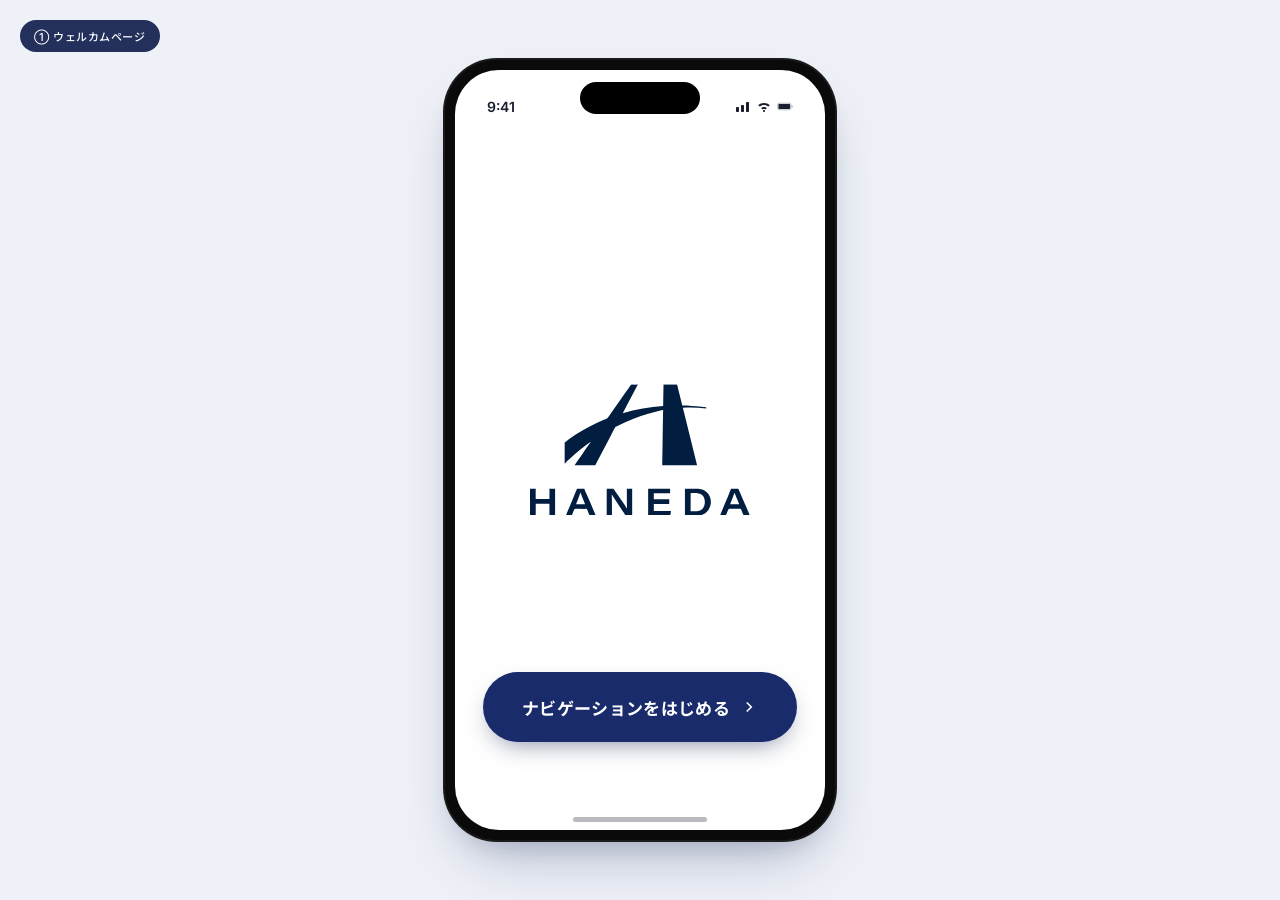
==== commit f5f0011d: "Welcome page: minimal centered SVG logo + bigger CTA - Add images/logo_haneda.svg (provided by user)" ====
--- a/index.html
+++ b/index.html
@@ -22,14 +22,13 @@
       </div>
 
       <div class="login-brand">
-        <img src="images/haneda.png" alt="HANEDA — Tokyo International Airport" class="brand-logo" />
+        <img src="images/logo_haneda.svg" alt="HANEDA — Tokyo International Airport" class="brand-logo" />
       </div>
 
       <div class="login-actions">
         <a href="main.html" class="btn-primary">
-          <svg width="18" height="18" viewBox="0 0 24 24" fill="none" stroke="currentColor" stroke-width="2.2" stroke-linecap="round"><circle cx="11" cy="11" r="8"/><line x1="21" y1="21" x2="16.65" y2="16.65"/></svg>
-          <span>ルートを検索する</span>
-          <svg width="16" height="16" viewBox="0 0 24 24" fill="none" stroke="currentColor" stroke-width="2"><polyline points="9 18 15 12 9 6"/></svg>
+          <span>ナビゲーションをはじめる</span>
+          <svg width="18" height="18" viewBox="0 0 24 24" fill="none" stroke="currentColor" stroke-width="2.2"><polyline points="9 18 15 12 9 6"/></svg>
         </a>
       </div>
 
--- a/styles.css
+++ b/styles.css
@@ -143,11 +143,7 @@
 .screen-login {
   position: relative;
   overflow: hidden;
-  background-color: #ffffff;
-  background-image: url('images/asd.png');
-  background-position: top center;
-  background-size: 100% auto;
-  background-repeat: no-repeat;
+  background: #ffffff;
 }
 .login-sky {
   position: absolute;
@@ -214,16 +210,33 @@
 
 .login-brand {
   position: absolute;
-  top: 14%;
+  top: 50%;
   left: 50%;
-  transform: translateX(-50%);
+  transform: translate(-50%, -50%);
   text-align: center;
   z-index: 3;
+  animation: logoFadeIn 1.4s cubic-bezier(.2, .65, .2, 1) both;
 }
 .brand-logo {
-  width: 170px;
+  width: 220px;
   height: auto;
   display: block;
+  user-select: none;
+}
+@keyframes logoFadeIn {
+  0% {
+    opacity: 0;
+    transform: translate(-50%, -48%) scale(0.96);
+    filter: blur(2px);
+  }
+  60% {
+    filter: blur(0);
+  }
+  100% {
+    opacity: 1;
+    transform: translate(-50%, -50%) scale(1);
+    filter: blur(0);
+  }
 }
 
 .login-actions {
@@ -234,20 +247,27 @@
   flex-direction: column;
   gap: 14px;
   z-index: 3;
+  animation: ctaFadeUp 1s cubic-bezier(.2, .65, .2, 1) 0.5s both;
+}
+@keyframes ctaFadeUp {
+  0% { opacity: 0; transform: translateY(12px); }
+  100% { opacity: 1; transform: translateY(0); }
 }
 .btn-primary {
   background: var(--navy-800);
   color: var(--white);
   border: none;
-  height: 58px;
-  border-radius: 29px;
-  font-size: 16px;
-  font-weight: 600;
-  display: flex;
-  align-items: center;
-  justify-content: space-between;
+  height: 70px;
+  border-radius: 35px;
+  font-size: 17px;
+  font-weight: 700;
+  letter-spacing: 0.02em;
+  display: flex;
+  align-items: center;
+  justify-content: center;
+  gap: 10px;
   padding: 0 28px;
-  box-shadow: 0 8px 20px -8px rgba(13, 27, 75, 0.5);
+  box-shadow: 0 10px 26px -10px rgba(13, 27, 75, 0.55);
   transition: transform .15s ease, box-shadow .15s ease;
 }
 .btn-primary:hover { transform: translateY(-1px); box-shadow: 0 12px 28px -10px rgba(13, 27, 75, 0.6); }
